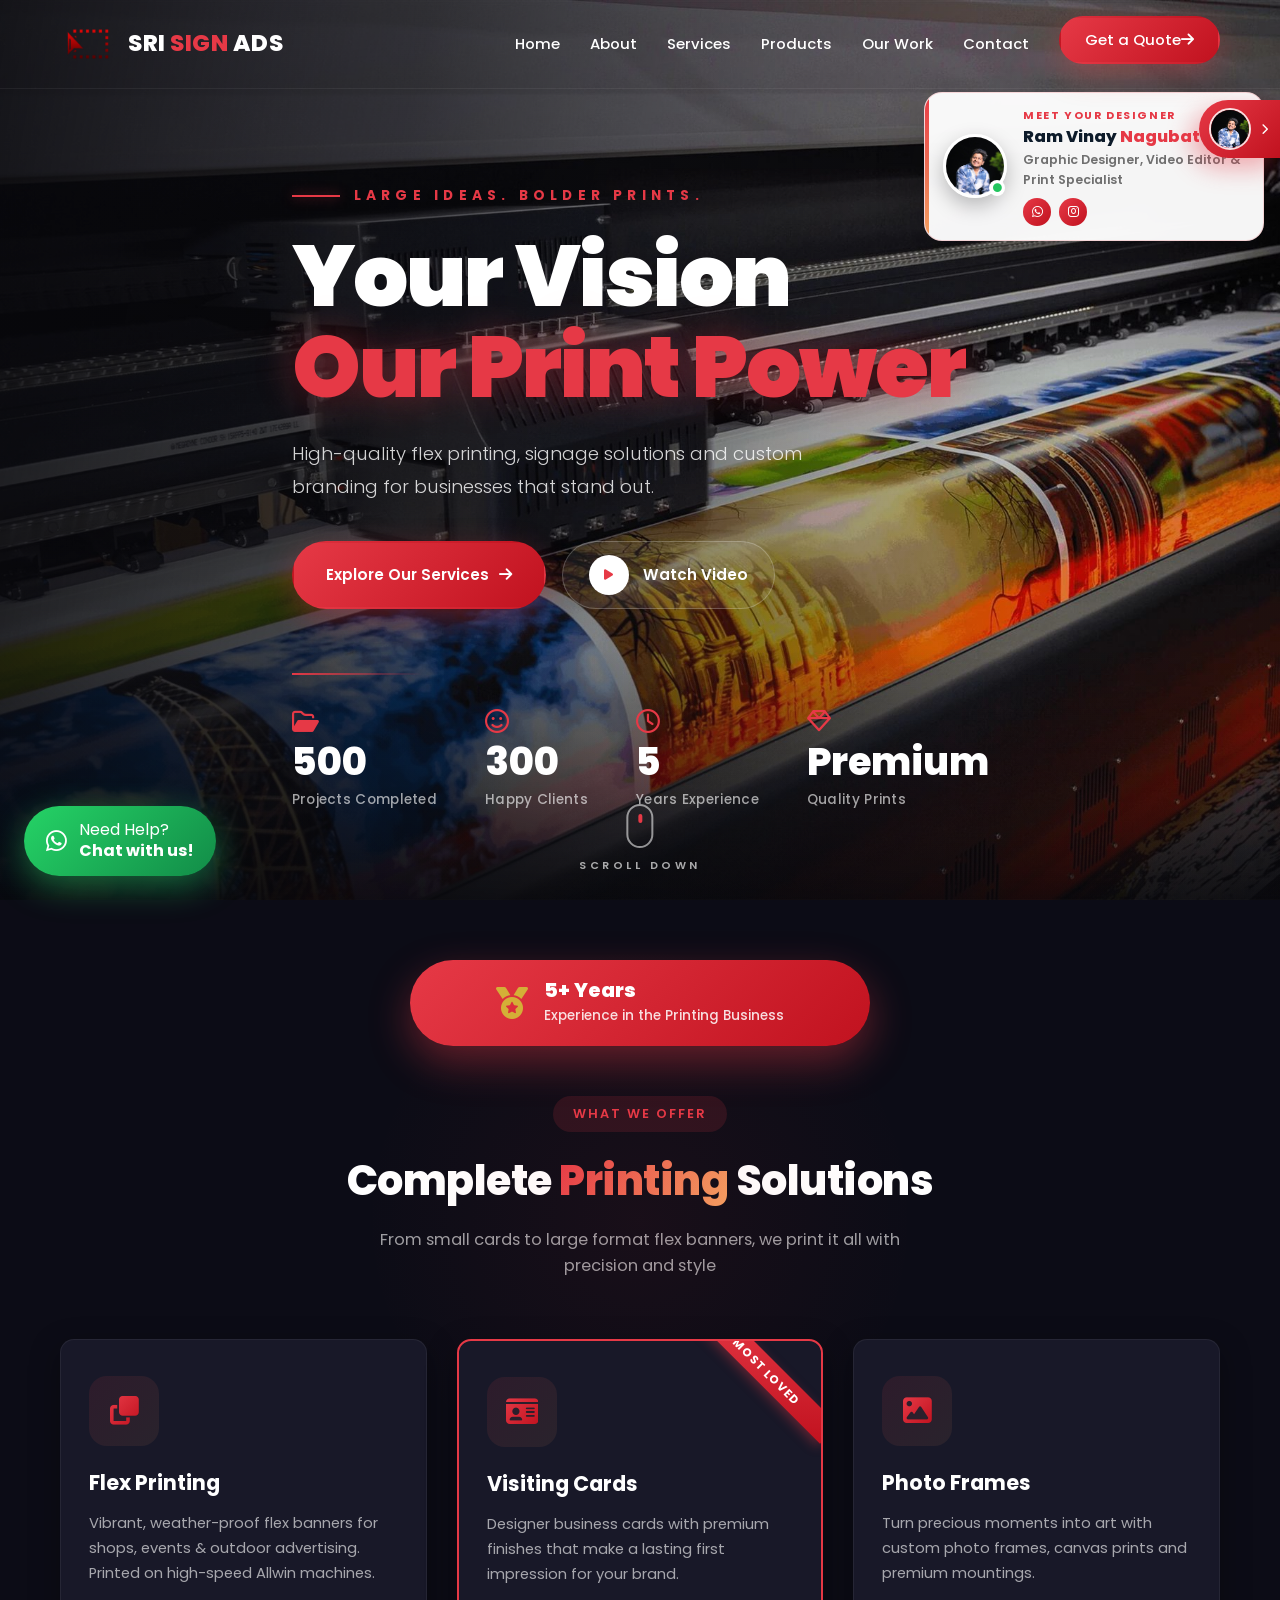
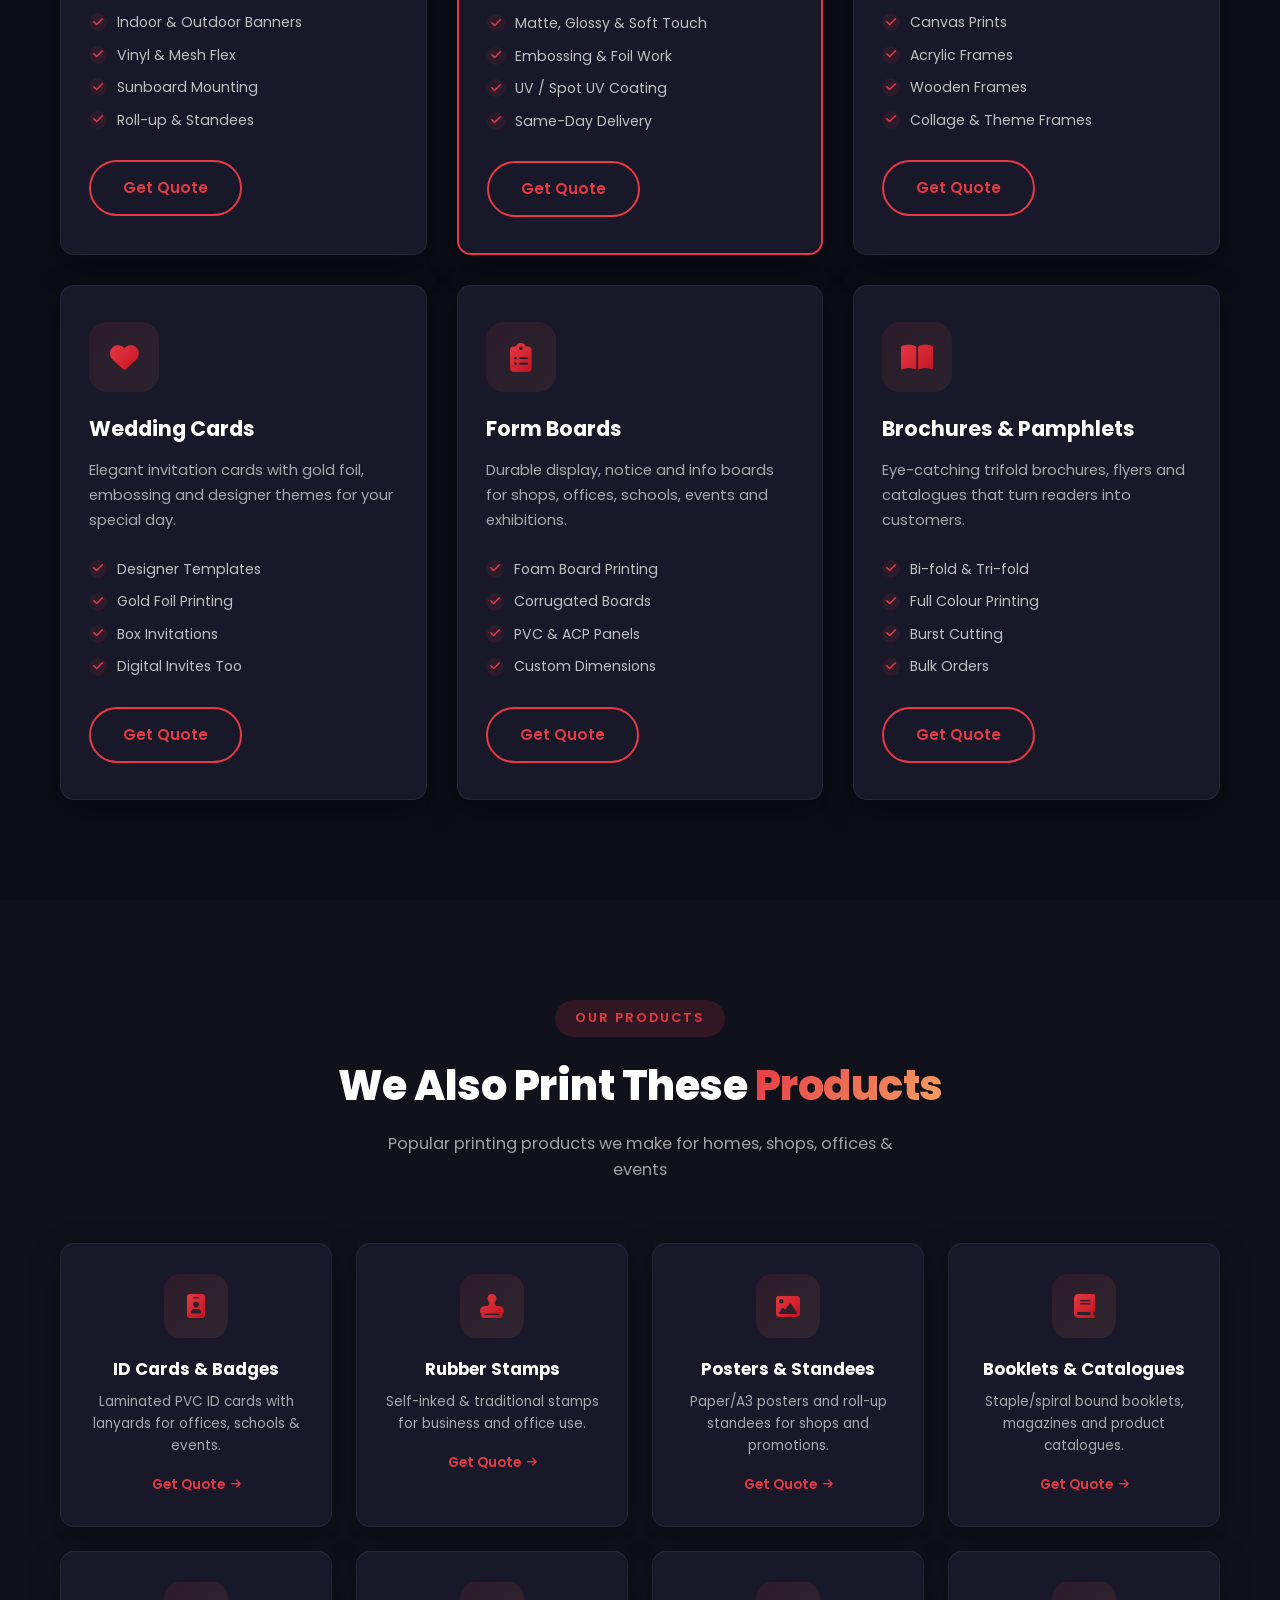
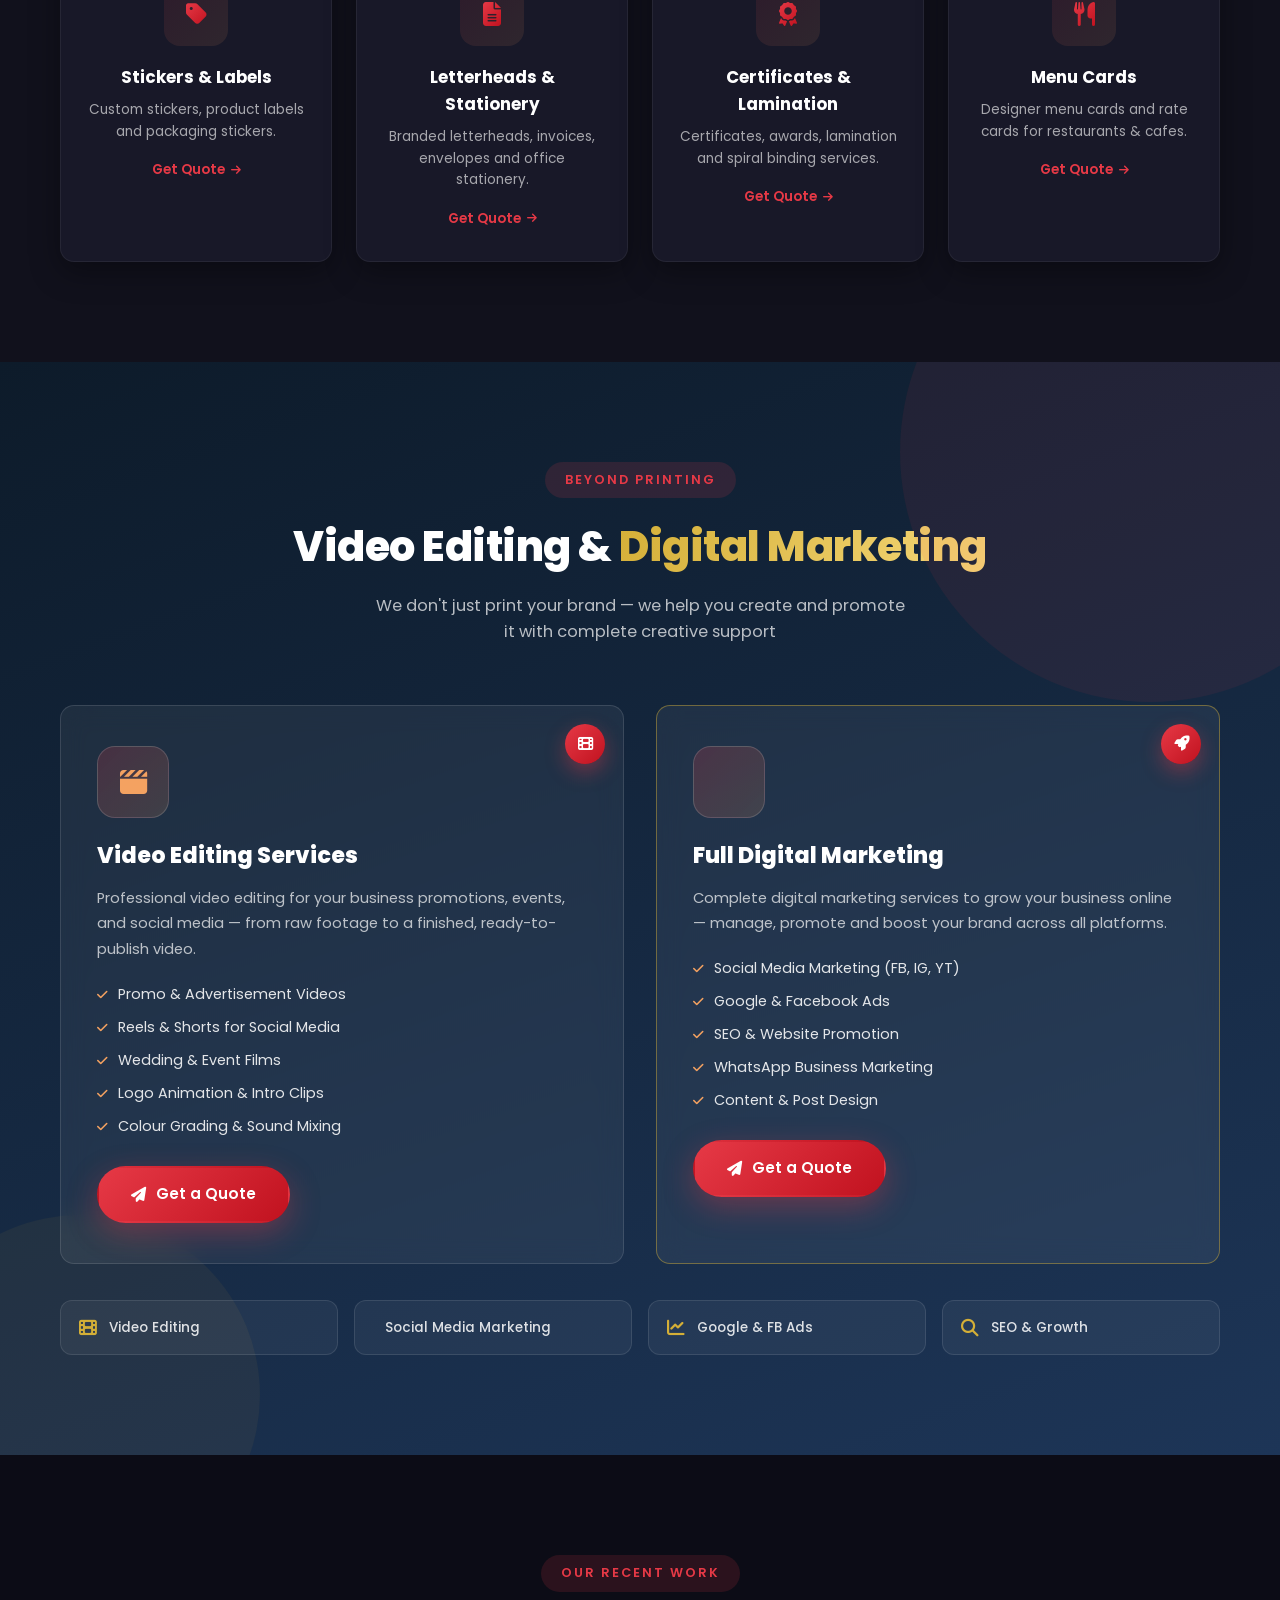
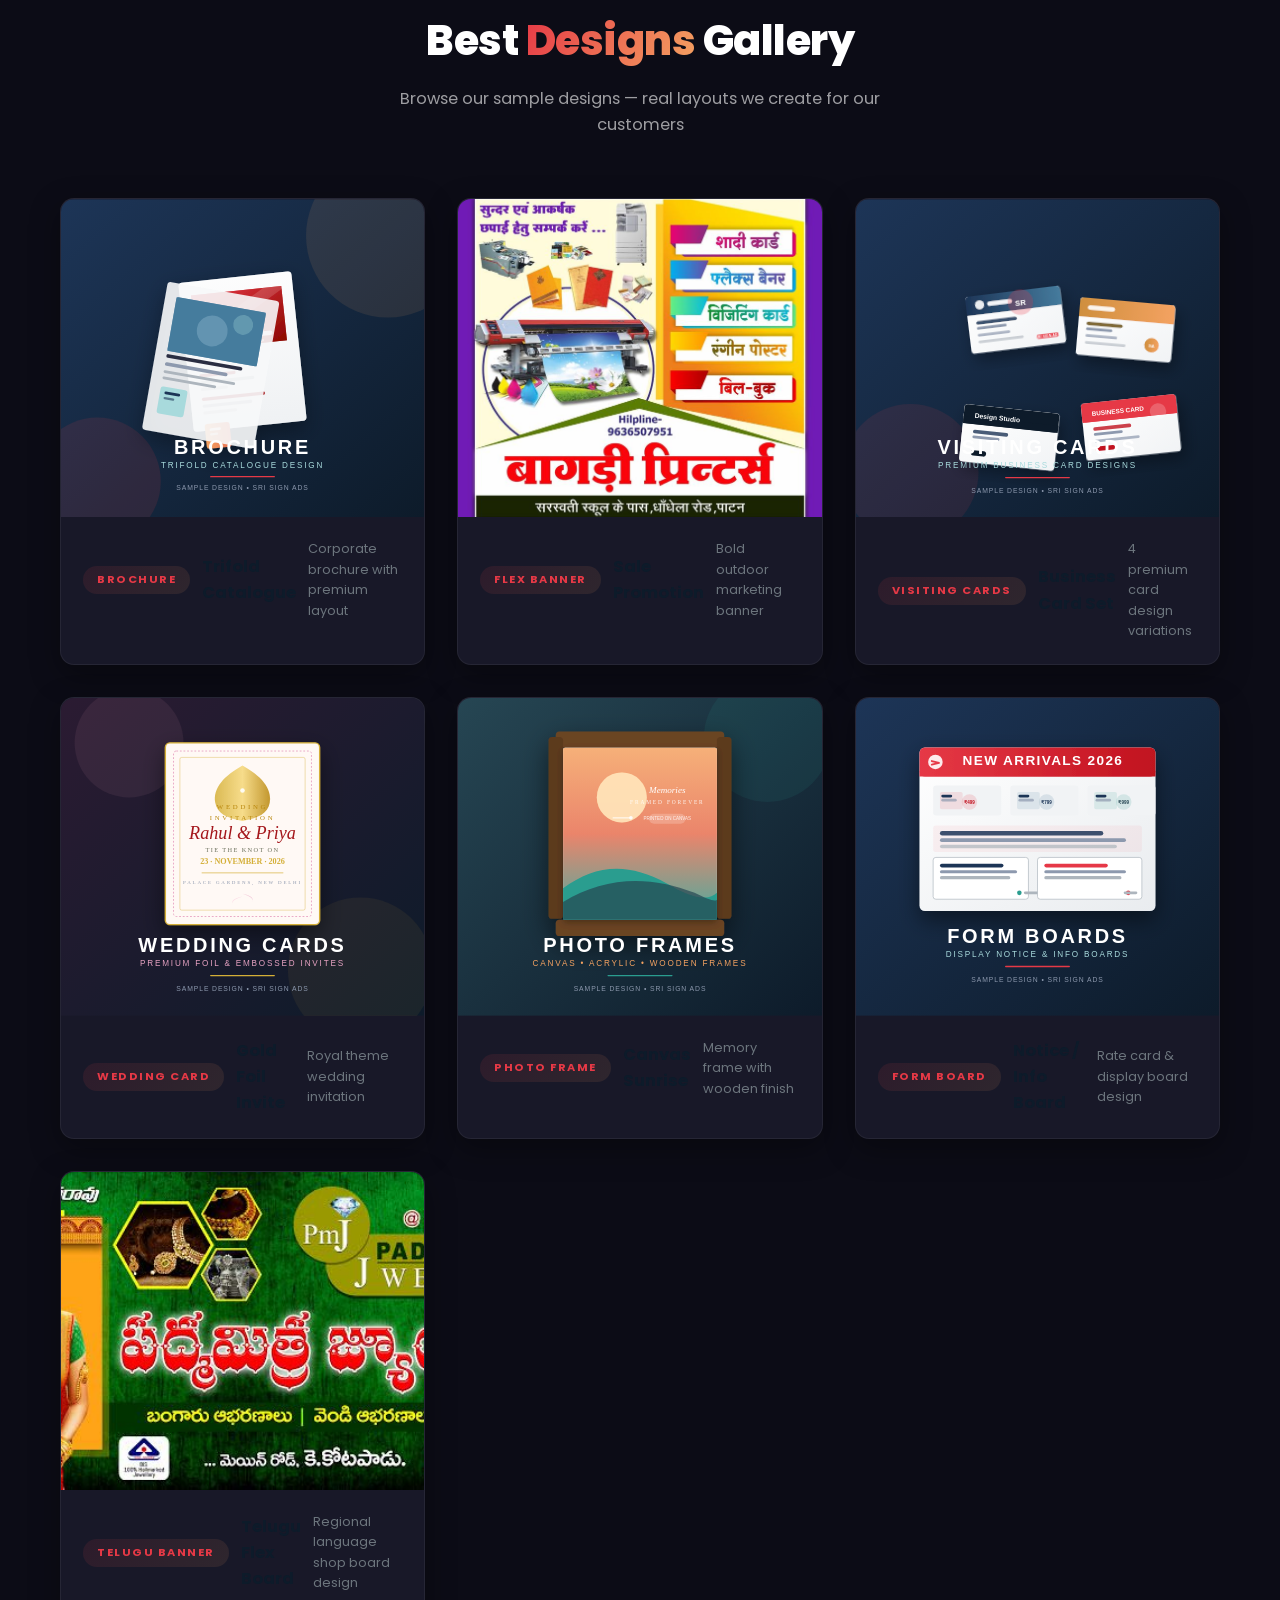
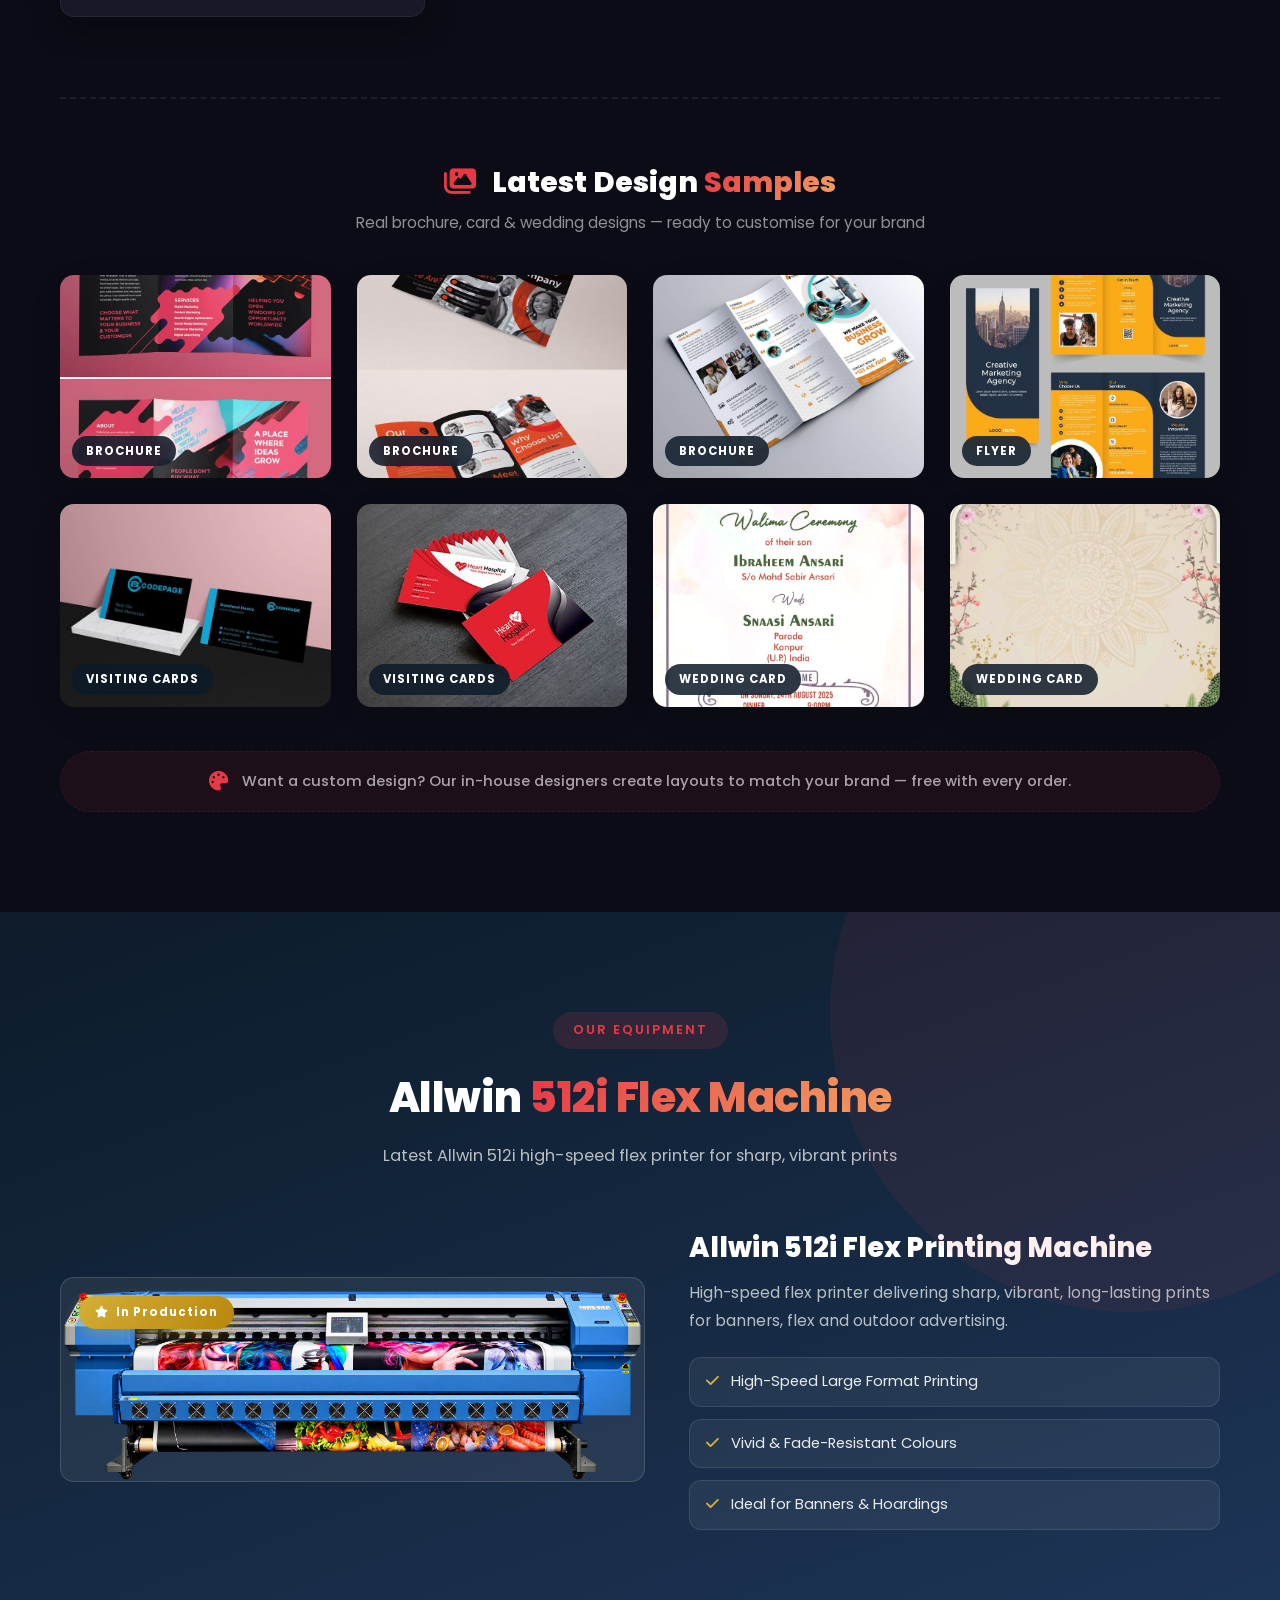
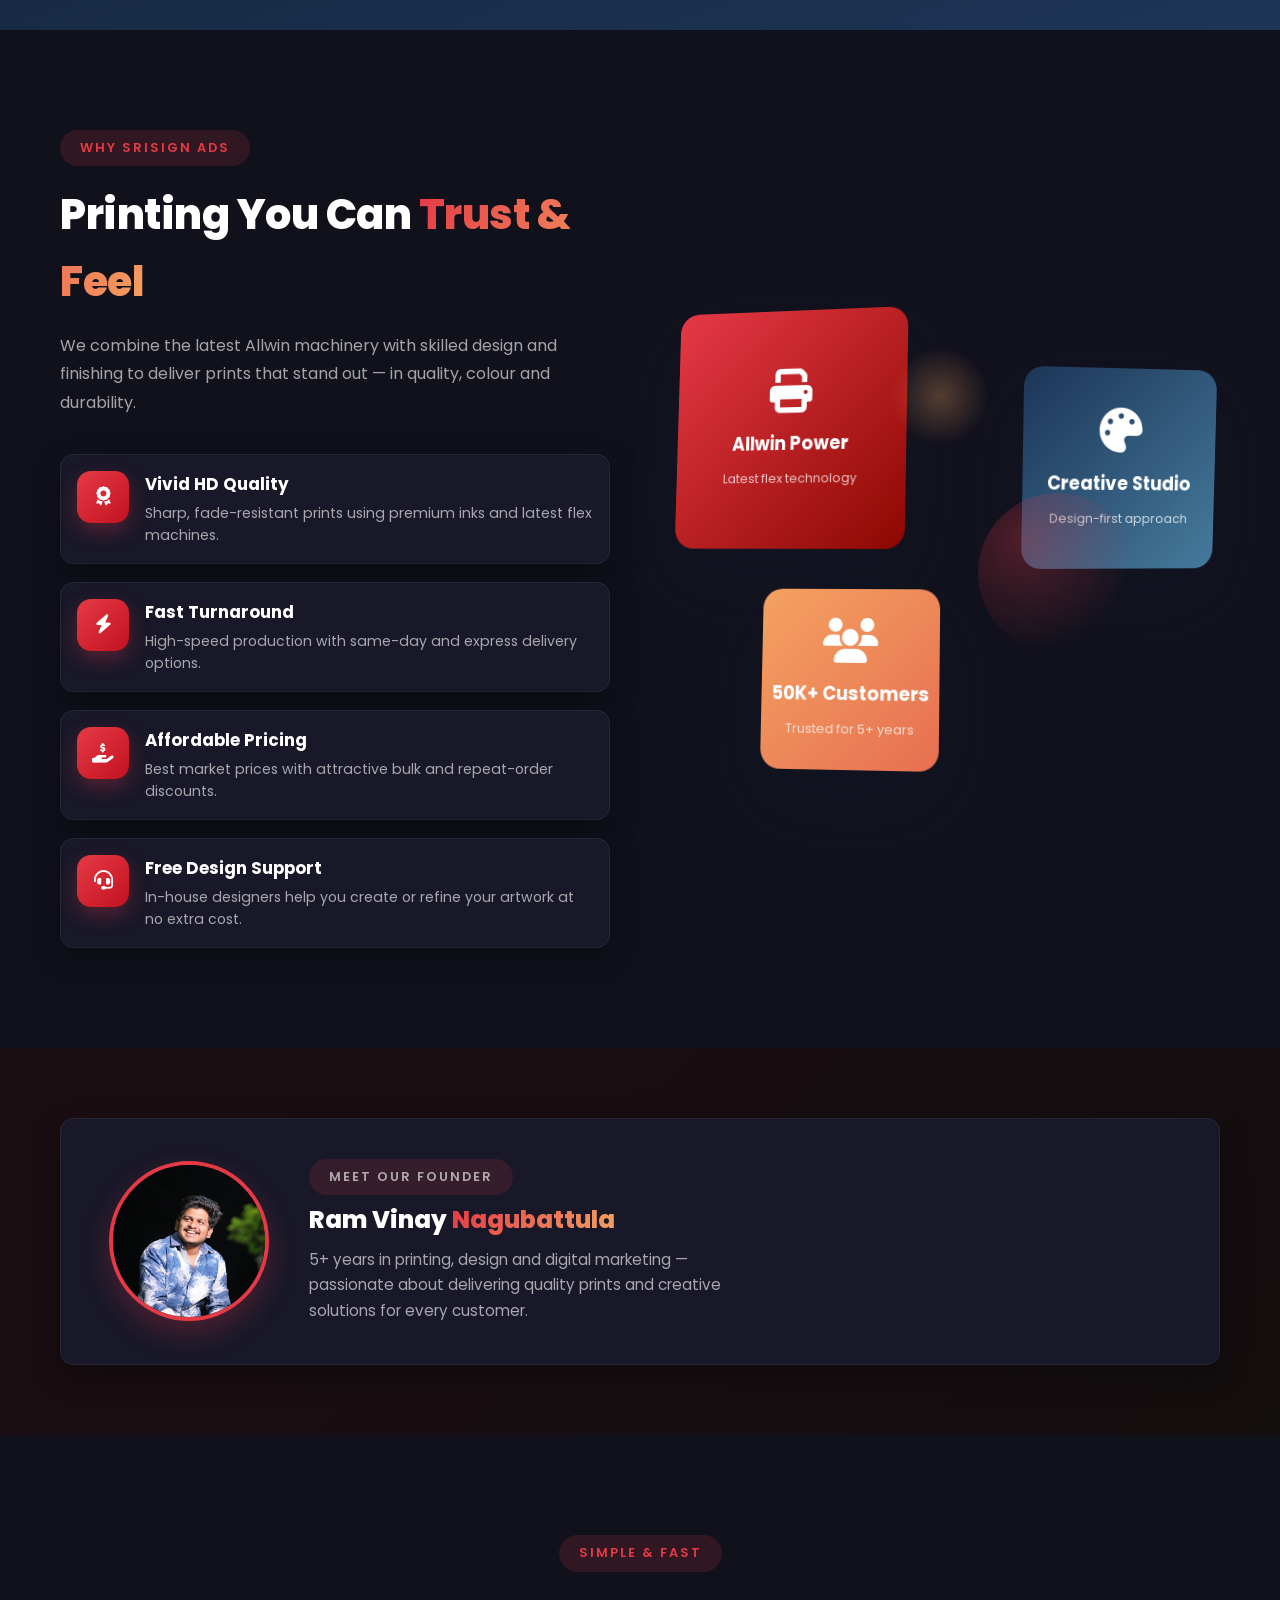
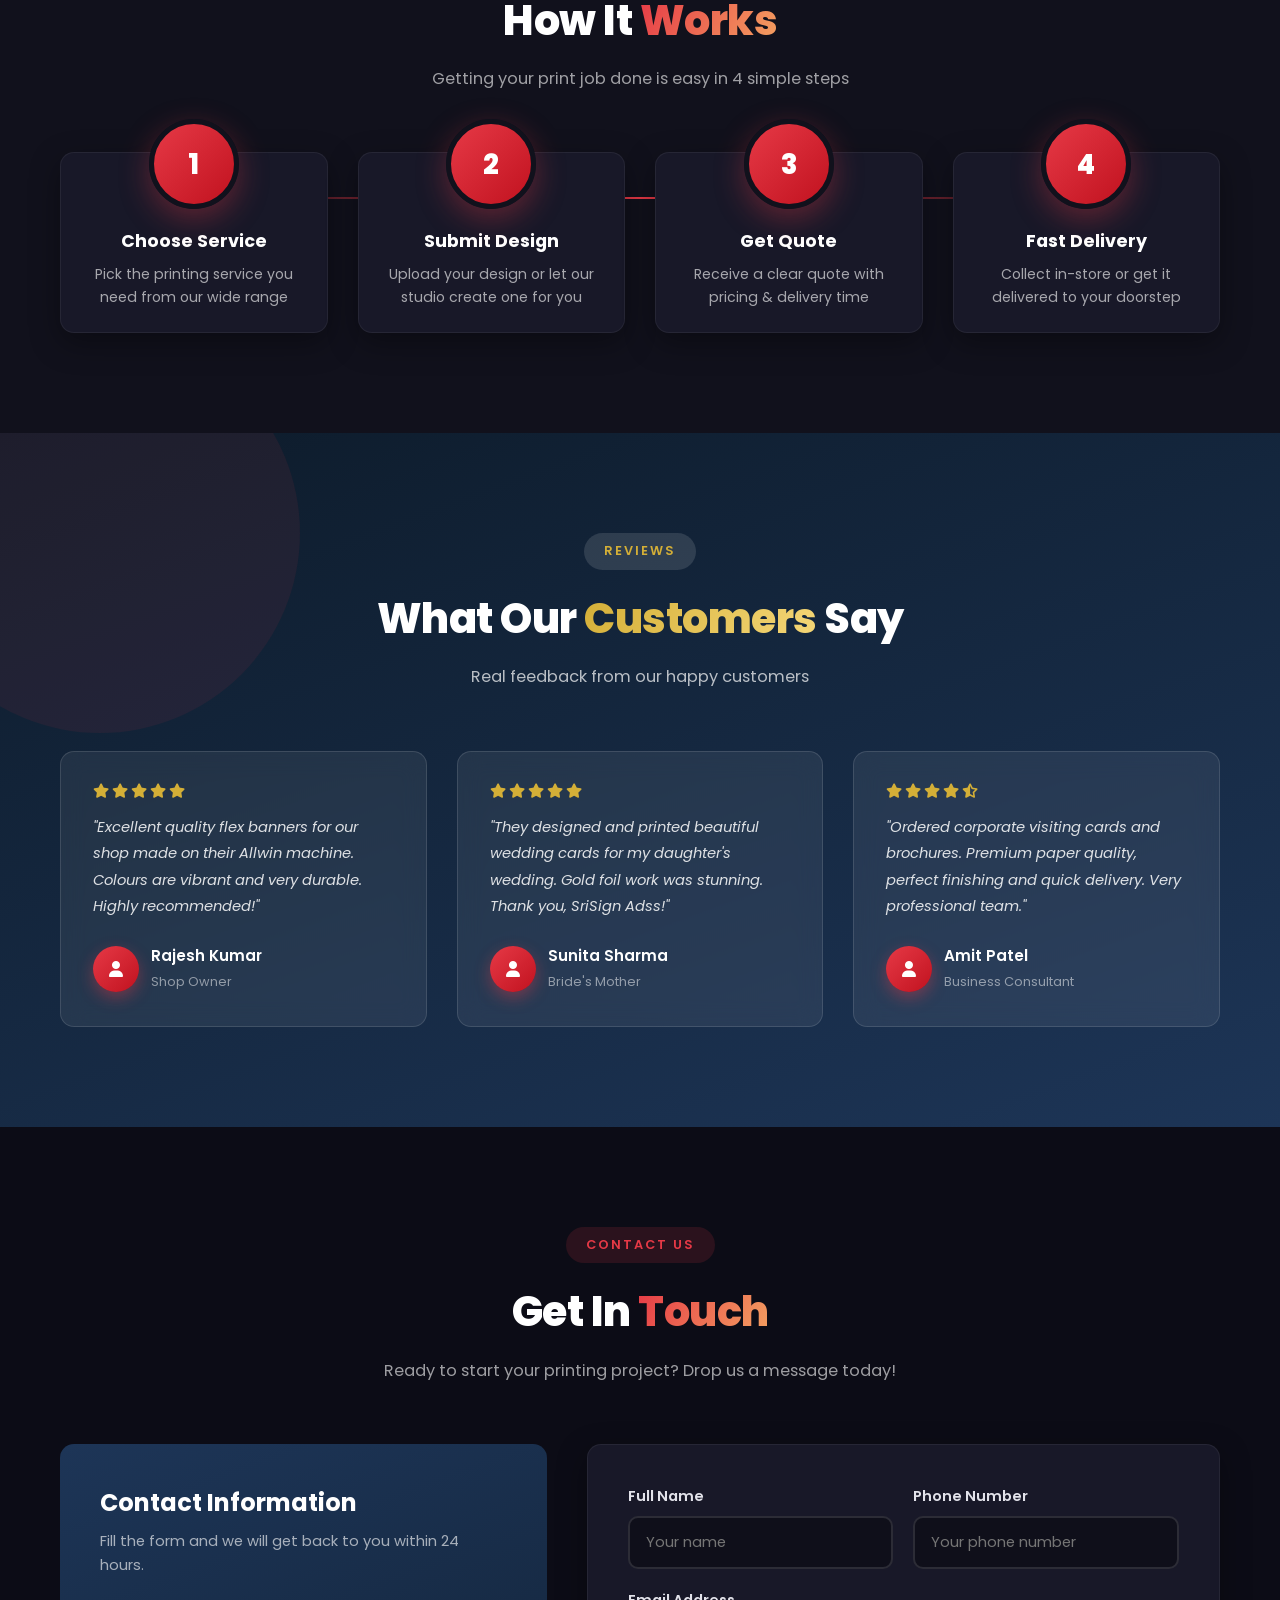
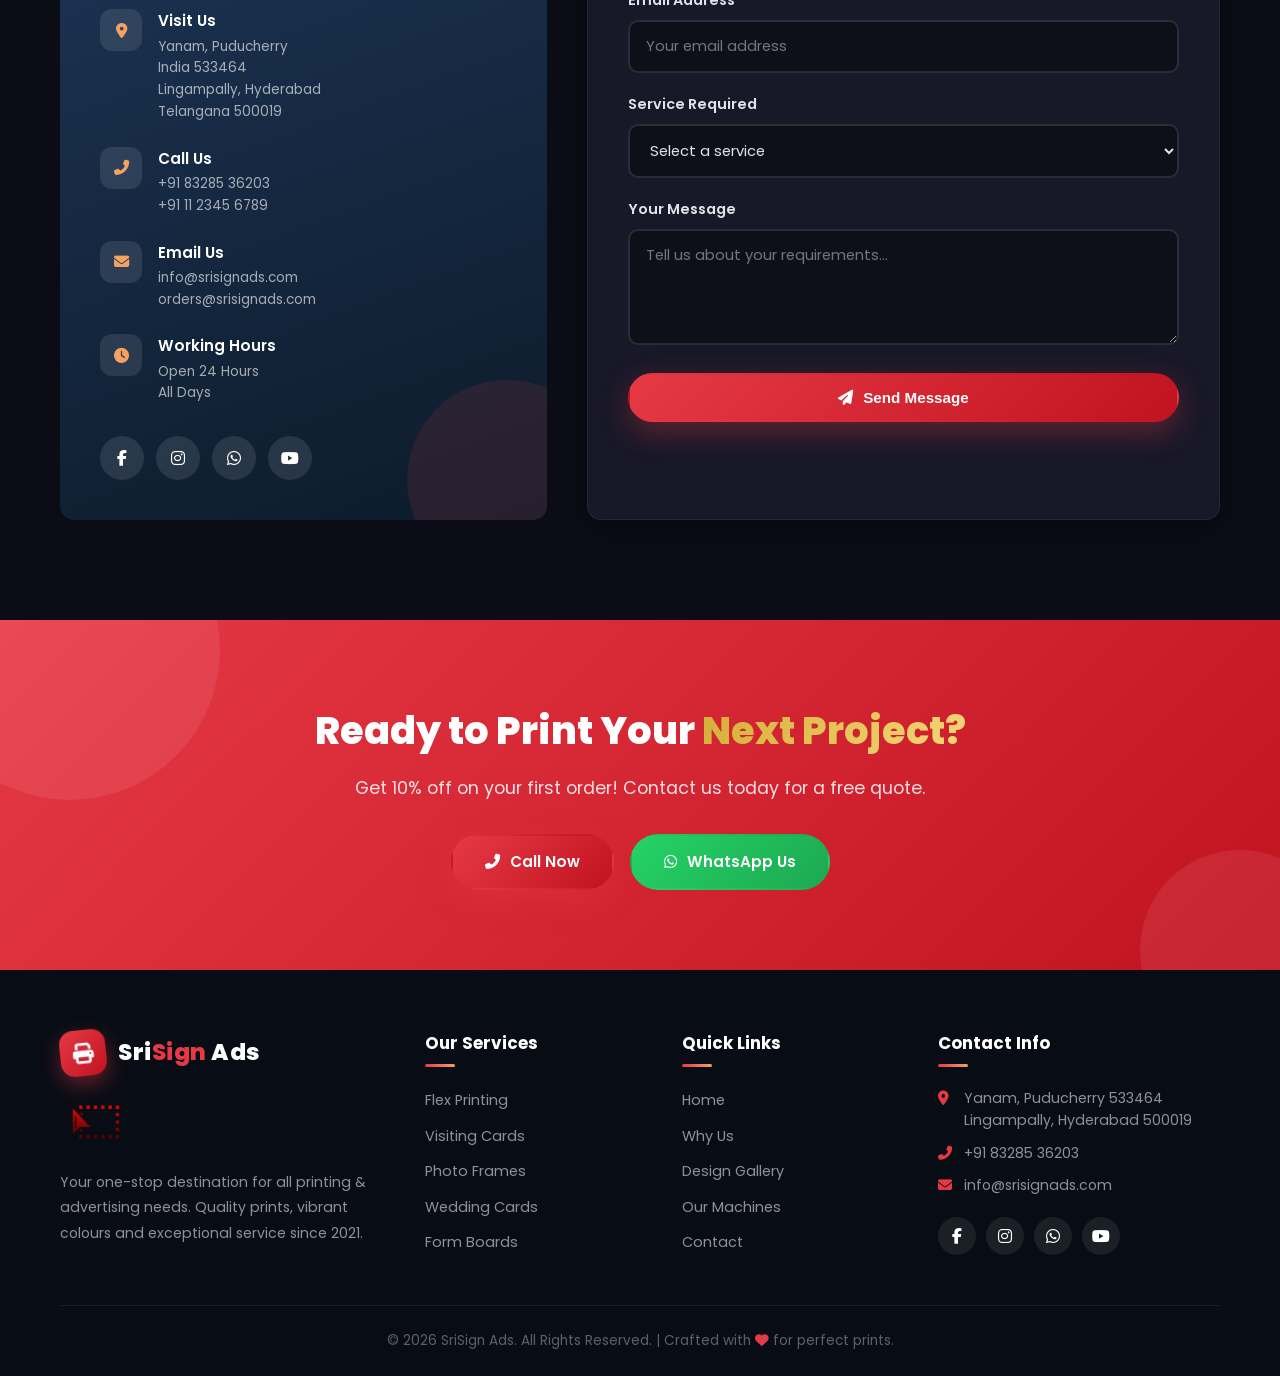
==== index.html @ 94a6586d "Update WhatsApp number to +91 83285 36203" ====
<!DOCTYPE html>
<html lang="en">
<head>
    <meta charset="UTF-8">
    <meta name="viewport" content="width=device-width, initial-scale=1.0">
    <title>SRI SIGN ADS - Ads &amp; Printing Solutions</title>
    <link rel="stylesheet" href="style.css">
    <link rel="preconnect" href="https://fonts.googleapis.com">
    <link rel="preconnect" href="https://fonts.gstatic.com" crossorigin>
    <link href="https://fonts.googleapis.com/css2?family=Poppins:wght@300;400;500;600;700;800;900&display=swap" rel="stylesheet">
    <link rel="stylesheet" href="https://cdnjs.cloudflare.com/ajax/libs/font-awesome/6.4.0/css/all.min.css">
</head>
<body>

    <!-- Navbar -->
    <nav class="navbar" id="navbar">
        <div class="container nav-container">
            <a href="#home" class="logo">
                <img src="images/logo-new.png" alt="SRI SIGN ADS Logo" class="logo-img">
                <span class="logo-text">SRI<span> SIGN</span> ADS</span>
            </a>
            <button class="nav-toggle" id="navToggle" aria-label="Menu">
                <i class="fas fa-bars"></i>
            </button>
            <ul class="nav-links" id="navLinks">
                <li><a href="#home">Home</a></li>
                <li><a href="#about">About</a></li>
                <li><a href="#services">Services</a></li>
                <li><a href="#products">Products</a></li>
                <li><a href="#portfolio">Our Work</a></li>
                <li><a href="#contact">Contact</a></li>
                <li class="nav-cta"><a href="#contact" class="btn btn-primary btn-nav">Get a Quote<i class="fas fa-arrow-right"></i></a></li>
            </ul>
        </div>
    </nav>

    <!-- Hero Section -->
    <section class="hero" id="home">
        <div class="hero-overlay"></div>
        <div class="container hero-content">
            <span class="hero-eyebrow">Large Ideas. Bolder Prints.</span>
            <h1 class="hero-title">Your Vision<br><span class="hero-accent">Our Print Power</span></h1>
            <p class="hero-subtitle">High-quality flex printing, signage solutions and custom branding for businesses that stand out.</p>
            <div class="hero-buttons">
                <a href="#services" class="btn btn-primary">Explore Our Services<i class="fas fa-arrow-right"></i></a>
                <a href="#machines" class="btn btn-play"><span class="play-icon"><i class="fas fa-play"></i></span>Watch Video</a>
            </div>
            <div class="hero-stats">
                <div class="stat">
                    <i class="far fa-folder-open stat-icon"></i>
                    <h3 data-count="500">0<span>+</span></h3>
                    <p>Projects Completed</p>
                </div>
                <div class="stat">
                    <i class="far fa-smile stat-icon"></i>
                    <h3 data-count="300">0<span>+</span></h3>
                    <p>Happy Clients</p>
                </div>
                <div class="stat">
                    <i class="far fa-clock stat-icon"></i>
                    <h3 data-count="5">0<span>+</span></h3>
                    <p>Years Experience</p>
                </div>
                <div class="stat">
                    <i class="far fa-gem stat-icon"></i>
                    <h3 class="stat-premium">Premium</h3>
                    <p>Quality Prints</p>
                </div>
            </div>
        </div>
        <a href="#about" class="scroll-indicator" aria-label="Scroll down">
            <span class="scroll-mouse"><span class="scroll-wheel"></span></span>
            <span class="scroll-text">SCROLL DOWN</span>
        </a>
        <!-- Founder Side Slide -->
        <div class="founder-slide" id="founderSlide">
            <div class="founder-slide-card">
                <div class="founder-slide-avatar">
                    <img src="images/founder.jpg" alt="Ram Vinay Nagubattula" class="founder-slide-img">
                    <span class="founder-slide-status"><i class="fas fa-circle"></i></span>
                </div>
                <div class="founder-slide-info">
                    <span class="founder-slide-greet">Meet your designer</span>
                    <h4 class="founder-slide-name">Ram Vinay <span>Nagubattula</span></h4>
                    <p class="founder-slide-role">Graphic Designer, Video Editor &amp; Print Specialist</p>
                    <div class="founder-slide-social">
                        <a href="https://wa.me/918328536203" target="_blank" aria-label="WhatsApp"><i class="fab fa-whatsapp"></i></a>
                        <a href="https://www.instagram.com/srisign.ads/?hl=en" target="_blank" aria-label="Instagram"><i class="fab fa-instagram"></i></a>
                    </div>
                </div>
            </div>
        </div>
        <button class="founder-slide-toggle" id="founderToggle" aria-label="Toggle founder card" title="Founder">
            <img src="images/founder.jpg" alt="Founder" class="founder-toggle-img">
            <i class="fas fa-chevron-left founder-toggle-icon"></i>
        </button>
    </section>

    <!-- Services Section -->
    <section class="services" id="services">
        <div class="container">
            <div class="services-badge">
                <i class="fas fa-medal"></i>
                <div>
                    <strong>5+ Years</strong>
                    <span>Experience in the Printing Business</span>
                </div>
            </div>
            <div class="section-header">
                <span class="section-tag">What We Offer</span>
                <h2>Complete <span class="grad-text">Printing</span> Solutions</h2>
                <p>From small cards to large format flex banners, we print it all with precision and style</p>
            </div>
            <div class="services-grid">

                <div class="service-card tilt-card">
                    <div class="service-icon">
                        <i class="fas fa-clone"></i>
                    </div>
                    <h3>Flex Printing</h3>
                    <p>Vibrant, weather-proof flex banners for shops, events &amp; outdoor advertising. Printed on high-speed Allwin machines.</p>
                    <ul class="service-features">
                        <li><i class="fas fa-check"></i> Indoor &amp; Outdoor Banners</li>
                        <li><i class="fas fa-check"></i> Vinyl &amp; Mesh Flex</li>
                        <li><i class="fas fa-check"></i> Sunboard Mounting</li>
                        <li><i class="fas fa-check"></i> Roll-up &amp; Standees</li>
                    </ul>
                    <a href="#contact" class="btn btn-outline">Get Quote</a>
                </div>

                <div class="service-card tilt-card featured">
                    <div class="service-badge">Most Loved</div>
                    <div class="service-icon">
                        <i class="fas fa-id-card"></i>
                    </div>
                    <h3>Visiting Cards</h3>
                    <p>Designer business cards with premium finishes that make a lasting first impression for your brand.</p>
                    <ul class="service-features">
                        <li><i class="fas fa-check"></i> Matte, Glossy &amp; Soft Touch</li>
                        <li><i class="fas fa-check"></i> Embossing &amp; Foil Work</li>
                        <li><i class="fas fa-check"></i> UV / Spot UV Coating</li>
                        <li><i class="fas fa-check"></i> Same-Day Delivery</li>
                    </ul>
                    <a href="#contact" class="btn btn-outline">Get Quote</a>
                </div>

                <div class="service-card tilt-card">
                    <div class="service-icon">
                        <i class="fas fa-image"></i>
                    </div>
                    <h3>Photo Frames</h3>
                    <p>Turn precious moments into art with custom photo frames, canvas prints and premium mountings.</p>
                    <ul class="service-features">
                        <li><i class="fas fa-check"></i> Canvas Prints</li>
                        <li><i class="fas fa-check"></i> Acrylic Frames</li>
                        <li><i class="fas fa-check"></i> Wooden Frames</li>
                        <li><i class="fas fa-check"></i> Collage &amp; Theme Frames</li>
                    </ul>
                    <a href="#contact" class="btn btn-outline">Get Quote</a>
                </div>

                <div class="service-card tilt-card">
                    <div class="service-icon">
                        <i class="fas fa-heart"></i>
                    </div>
                    <h3>Wedding Cards</h3>
                    <p>Elegant invitation cards with gold foil, embossing and designer themes for your special day.</p>
                    <ul class="service-features">
                        <li><i class="fas fa-check"></i> Designer Templates</li>
                        <li><i class="fas fa-check"></i> Gold Foil Printing</li>
                        <li><i class="fas fa-check"></i> Box Invitations</li>
                        <li><i class="fas fa-check"></i> Digital Invites Too</li>
                    </ul>
                    <a href="#contact" class="btn btn-outline">Get Quote</a>
                </div>

                <div class="service-card tilt-card">
                    <div class="service-icon">
                        <i class="fas fa-clipboard-list"></i>
                    </div>
                    <h3>Form Boards</h3>
                    <p>Durable display, notice and info boards for shops, offices, schools, events and exhibitions.</p>
                    <ul class="service-features">
                        <li><i class="fas fa-check"></i> Foam Board Printing</li>
                        <li><i class="fas fa-check"></i> Corrugated Boards</li>
                        <li><i class="fas fa-check"></i> PVC &amp; ACP Panels</li>
                        <li><i class="fas fa-check"></i> Custom Dimensions</li>
                    </ul>
                    <a href="#contact" class="btn btn-outline">Get Quote</a>
                </div>

                <div class="service-card tilt-card">
                    <div class="service-icon">
                        <i class="fas fa-book-open"></i>
                    </div>
                    <h3>Brochures &amp; Pamphlets</h3>
                    <p>Eye-catching trifold brochures, flyers and catalogues that turn readers into customers.</p>
                    <ul class="service-features">
                        <li><i class="fas fa-check"></i> Bi-fold &amp; Tri-fold</li>
                        <li><i class="fas fa-check"></i> Full Colour Printing</li>
                        <li><i class="fas fa-check"></i> Burst Cutting</li>
                        <li><i class="fas fa-check"></i> Bulk Orders</li>
                    </ul>
                    <a href="#contact" class="btn btn-outline">Get Quote</a>
                </div>

            </div>
        </div>
    </section>

    <!-- Products Section -->
    <section class="products" id="products">
        <div class="container">
            <div class="section-header">
                <span class="section-tag">Our Products</span>
                <h2>We Also Print These <span class="grad-text">Products</span></h2>
                <p>Popular printing products we make for homes, shops, offices &amp; events</p>
            </div>
            <div class="products-grid">
                <div class="product-item tilt-card">
                    <div class="product-icon"><i class="fas fa-id-badge"></i></div>
                    <h3>ID Cards &amp; Badges</h3>
                    <p>Laminated PVC ID cards with lanyards for offices, schools &amp; events.</p>
                    <a href="#contact" class="product-link">Get Quote <i class="fas fa-arrow-right"></i></a>
                </div>
                <div class="product-item tilt-card">
                    <div class="product-icon"><i class="fas fa-stamp"></i></div>
                    <h3>Rubber Stamps</h3>
                    <p>Self-inked &amp; traditional stamps for business and office use.</p>
                    <a href="#contact" class="product-link">Get Quote <i class="fas fa-arrow-right"></i></a>
                </div>
                <div class="product-item tilt-card">
                    <div class="product-icon"><i class="fas fa-image"></i></div>
                    <h3>Posters &amp; Standees</h3>
                    <p>Paper/A3 posters and roll-up standees for shops and promotions.</p>
                    <a href="#contact" class="product-link">Get Quote <i class="fas fa-arrow-right"></i></a>
                </div>
                <div class="product-item tilt-card">
                    <div class="product-icon"><i class="fas fa-book"></i></div>
                    <h3>Booklets &amp; Catalogues</h3>
                    <p>Staple/spiral bound booklets, magazines and product catalogues.</p>
                    <a href="#contact" class="product-link">Get Quote <i class="fas fa-arrow-right"></i></a>
                </div>
                <div class="product-item tilt-card">
                    <div class="product-icon"><i class="fas fa-tag"></i></div>
                    <h3>Stickers &amp; Labels</h3>
                    <p>Custom stickers, product labels and packaging stickers.</p>
                    <a href="#contact" class="product-link">Get Quote <i class="fas fa-arrow-right"></i></a>
                </div>
                <div class="product-item tilt-card">
                    <div class="product-icon"><i class="fas fa-file-alt"></i></div>
                    <h3>Letterheads &amp; Stationery</h3>
                    <p>Branded letterheads, invoices, envelopes and office stationery.</p>
                    <a href="#contact" class="product-link">Get Quote <i class="fas fa-arrow-right"></i></a>
                </div>
                <div class="product-item tilt-card">
                    <div class="product-icon"><i class="fas fa-award"></i></div>
                    <h3>Certificates &amp; Lamination</h3>
                    <p>Certificates, awards, lamination and spiral binding services.</p>
                    <a href="#contact" class="product-link">Get Quote <i class="fas fa-arrow-right"></i></a>
                </div>
                <div class="product-item tilt-card">
                    <div class="product-icon"><i class="fas fa-utensils"></i></div>
                    <h3>Menu Cards</h3>
                    <p>Designer menu cards and rate cards for restaurants &amp; cafes.</p>
                    <a href="#contact" class="product-link">Get Quote <i class="fas fa-arrow-right"></i></a>
                </div>
            </div>
        </div>
    </section>

    <!-- Creative & Digital Services Section -->
    <section class="digital-services" id="digital">
        <div class="container">
            <div class="section-header">
                <span class="section-tag">Beyond Printing</span>
                <h2>Video Editing &amp; <span class="grad-text-2">Digital Marketing</span></h2>
                <p>We don't just print your brand — we help you create and promote it with complete creative support</p>
            </div>
            <div class="digital-grid">
                <div class="digital-card tilt-card">
                    <div class="digital-badge"><i class="fas fa-film"></i></div>
                    <div class="digital-icon"><i class="fas fa-clapperboard"></i></div>
                    <h3>Video Editing Services</h3>
                    <p>Professional video editing for your business promotions, events, and social media — from raw footage to a finished, ready-to-publish video.</p>
                    <ul class="digital-features">
                        <li><i class="fas fa-check"></i> Promo &amp; Advertisement Videos</li>
                        <li><i class="fas fa-check"></i> Reels &amp; Shorts for Social Media</li>
                        <li><i class="fas fa-check"></i> Wedding &amp; Event Films</li>
                        <li><i class="fas fa-check"></i> Logo Animation &amp; Intro Clips</li>
                        <li><i class="fas fa-check"></i> Colour Grading &amp; Sound Mixing</li>
                    </ul>
                    <a href="#contact" class="btn btn-primary"><i class="fas fa-paper-plane"></i> Get a Quote</a>
                </div>
                <div class="digital-card tilt-card featured-digital">
                    <div class="digital-badge"><i class="fas fa-rocket"></i></div>
                    <div class="digital-icon"><i class="fas fa-megaphone"></i></div>
                    <h3>Full Digital Marketing</h3>
                    <p>Complete digital marketing services to grow your business online — manage, promote and boost your brand across all platforms.</p>
                    <ul class="digital-features">
                        <li><i class="fas fa-check"></i> Social Media Marketing (FB, IG, YT)</li>
                        <li><i class="fas fa-check"></i> Google &amp; Facebook Ads</li>
                        <li><i class="fas fa-check"></i> SEO &amp; Website Promotion</li>
                        <li><i class="fas fa-check"></i> WhatsApp Business Marketing</li>
                        <li><i class="fas fa-check"></i> Content &amp; Post Design</li>
                    </ul>
                    <a href="#contact" class="btn btn-primary"><i class="fas fa-paper-plane"></i> Get a Quote</a>
                </div>
            </div>
            <div class="digital-strip">
                <div class="dstrip-item"><i class="fas fa-film"></i><span>Video Editing</span></div>
                <div class="dstrip-item"><i class="fas fa-megaphone"></i><span>Social Media Marketing</span></div>
                <div class="dstrip-item"><i class="fas fa-chart-line"></i><span>Google &amp; FB Ads</span></div>
                <div class="dstrip-item"><i class="fas fa-search"></i><span>SEO &amp; Growth</span></div>
            </div>
        </div>
    </section>

    <!-- Portfolio / Design Gallery -->
    <section class="portfolio" id="portfolio">
        <div class="container">
            <div class="section-header">
                <span class="section-tag">Our Recent Work</span>
                <h2>Best <span class="grad-text">Designs</span> Gallery</h2>
                <p>Browse our sample designs — real layouts we create for our customers</p>
            </div>
            <div class="portfolio-3d">
                <div class="design-card d1">
                    <div class="design-img"><img src="images/design-brochure.svg" alt="Brochure design sample"></div>
                    <div class="design-info">
                        <span class="design-cat">Brochure</span>
                        <h4>Trifold Catalogue</h4>
                        <p>Corporate brochure with premium layout</p>
                    </div>
                </div>
                <div class="design-card d2">
                    <div class="design-img"><img src="images/sample-flex-1.jpg" alt="Flex banner design sample"></div>
                    <div class="design-info">
                        <span class="design-cat">Flex Banner</span>
                        <h4>Sale Promotion</h4>
                        <p>Bold outdoor marketing banner</p>
                    </div>
                </div>
                <div class="design-card d3">
                    <div class="design-img"><img src="images/design-visiting.svg" alt="Visiting cards design sample"></div>
                    <div class="design-info">
                        <span class="design-cat">Visiting Cards</span>
                        <h4>Business Card Set</h4>
                        <p>4 premium card design variations</p>
                    </div>
                </div>
                <div class="design-card d4">
                    <div class="design-img"><img src="images/design-wedding.svg" alt="Wedding card design sample"></div>
                    <div class="design-info">
                        <span class="design-cat">Wedding Card</span>
                        <h4>Gold Foil Invite</h4>
                        <p>Royal theme wedding invitation</p>
                    </div>
                </div>
                <div class="design-card d5">
                    <div class="design-img"><img src="images/design-photoframe.svg" alt="Photo frame design sample"></div>
                    <div class="design-info">
                        <span class="design-cat">Photo Frame</span>
                        <h4>Canvas Sunrise</h4>
                        <p>Memory frame with wooden finish</p>
                    </div>
                </div>
                <div class="design-card d6">
                    <div class="design-img"><img src="images/design-formboard.svg" alt="Form board design sample"></div>
                    <div class="design-info">
                        <span class="design-cat">Form Board</span>
                        <h4>Notice / Info Board</h4>
                        <p>Rate card &amp; display board design</p>
                    </div>
                </div>
                <div class="design-card d7">
                    <div class="design-img"><img src="images/sample-telugu-1.jpg" alt="Telugu flex banner design sample"></div>
                    <div class="design-info">
                        <span class="design-cat">Telugu Banner</span>
                        <h4>Telugu Flex Board</h4>
                        <p>Regional language shop board design</p>
                    </div>
                </div>
            </div>
            <div class="samples-block">
                <div class="samples-heading">
                    <h3><i class="fas fa-images"></i> Latest Design <span class="grad-text">Samples</span></h3>
                    <p>Real brochure, card &amp; wedding designs — ready to customise for your brand</p>
                </div>
                <div class="samples-grid">
                    <div class="sample-item">
                        <div class="sample-img"><img src="images/sample-brochure-1.jpg" alt="Corporate brochure design sample"></div>
                        <span class="sample-label">Brochure</span>
                    </div>
                    <div class="sample-item">
                        <div class="sample-img"><img src="images/sample-brochure-2.jpg" alt="Orange tri-fold brochure design sample"></div>
                        <span class="sample-label">Brochure</span>
                    </div>
                    <div class="sample-item">
                        <div class="sample-img"><img src="images/sample-brochure-3.jpg" alt="Creative tri-fold brochure design sample"></div>
                        <span class="sample-label">Brochure</span>
                    </div>
                    <div class="sample-item">
                        <div class="sample-img"><img src="images/sample-brochure-4.jpg" alt="Colourful brochure flyer design sample"></div>
                        <span class="sample-label">Flyer</span>
                    </div>
                    <div class="sample-item">
                        <div class="sample-img"><img src="images/sample-cards-1.jpg" alt="Business visiting card design sample"></div>
                        <span class="sample-label">Visiting Cards</span>
                    </div>
                    <div class="sample-item">
                        <div class="sample-img"><img src="images/sample-cards-2.jpg" alt="Red business card design sample"></div>
                        <span class="sample-label">Visiting Cards</span>
                    </div>
                    <div class="sample-item">
                        <div class="sample-img"><img src="images/sample-wedding-1.jpg" alt="Pastel wedding invitation card design sample"></div>
                        <span class="sample-label">Wedding Card</span>
                    </div>
                    <div class="sample-item">
                        <div class="sample-img"><img src="images/sample-wedding-2.jpg" alt="Traditional Indian wedding card design sample"></div>
                        <span class="sample-label">Wedding Card</span>
                    </div>
                </div>
            </div>
            <div class="portfolio-note">
                <i class="fas fa-palette"></i>
                <p>Want a custom design? Our in-house designers create layouts to match your brand — free with every order.</p>
            </div>
        </div>
    </section>

    <!-- Machines Section -->
    <section class="machines" id="machines">
        <div class="container">
            <div class="section-header">
                <span class="section-tag">Our Equipment</span>
                <h2>Allwin <span class="grad-text">512i Flex Machine</span></h2>
                <p>Latest Allwin 512i high-speed flex printer for sharp, vibrant prints</p>
            </div>
            <div class="machine-layout">
                <div class="machine-showcase tilt-card">
                    <img src="images/allwin-machine-512i.png" alt="Allwin 512i Flex Printing Machine">
                    <span class="machine-tag"><i class="fas fa-star"></i> In Production</span>
                </div>
                <div class="machine-caption">
                    <h3>Allwin 512i Flex Printing Machine</h3>
                    <p>High-speed flex printer delivering sharp, vibrant, long-lasting prints for banners, flex and outdoor advertising.</p>
                    <ul>
                        <li><i class="fas fa-check"></i> High-Speed Large Format Printing</li>
                        <li><i class="fas fa-check"></i> Vivid &amp; Fade-Resistant Colours</li>
                        <li><i class="fas fa-check"></i> Ideal for Banners &amp; Hoardings</li>
                    </ul>
                </div>
            </div>
        </div>
    </section>

    <!-- Why Choose Us -->
    <section class="why-us" id="about">
        <div class="container">
            <div class="why-us-grid">
                <div class="why-us-content">
                    <span class="section-tag">Why SriSign Ads</span>
                    <h2>Printing You Can <span class="grad-text">Trust &amp; Feel</span></h2>
                    <p class="why-us-desc">We combine the latest Allwin machinery with skilled design and finishing to deliver prints that stand out — in quality, colour and durability.</p>
                    <div class="features-list">
                        <div class="feature-item tilt-card">
                            <div class="feature-icon"><i class="fas fa-award"></i></div>
                            <div>
                                <h4>Vivid HD Quality</h4>
                                <p>Sharp, fade-resistant prints using premium inks and latest flex machines.</p>
                            </div>
                        </div>
                        <div class="feature-item tilt-card">
                            <div class="feature-icon"><i class="fas fa-bolt"></i></div>
                            <div>
                                <h4>Fast Turnaround</h4>
                                <p>High-speed production with same-day and express delivery options.</p>
                            </div>
                        </div>
                        <div class="feature-item tilt-card">
                            <div class="feature-icon"><i class="fas fa-hand-holding-usd"></i></div>
                            <div>
                                <h4>Affordable Pricing</h4>
                                <p>Best market prices with attractive bulk and repeat-order discounts.</p>
                            </div>
                        </div>
                        <div class="feature-item tilt-card">
                            <div class="feature-icon"><i class="fas fa-headset"></i></div>
                            <div>
                                <h4>Free Design Support</h4>
                                <p>In-house designers help you create or refine your artwork at no extra cost.</p>
                            </div>
                        </div>
                    </div>
                </div>
                <div class="why-us-visual">
                    <div class="visual-3d v3d-1">
                        <i class="fas fa-print"></i>
                        <h4>Allwin Power</h4>
                        <p>Latest flex technology</p>
                    </div>
                    <div class="visual-3d v3d-2">
                        <i class="fas fa-palette"></i>
                        <h4>Creative Studio</h4>
                        <p>Design-first approach</p>
                    </div>
                    <div class="visual-3d v3d-3">
                        <i class="fas fa-users"></i>
                        <h4>50K+ Customers</h4>
                        <p>Trusted for 5+ years</p>
                    </div>
                    <div class="orb orb-1"></div>
                    <div class="orb orb-2"></div>
                </div>
            </div>
        </div>
    </section>

    <!-- Founder -->
    <section class="founder-section">
        <div class="container">
            <div class="founder-card tilt-card">
                <div class="founder-img-wrap">
                    <img src="images/founder.jpg" alt="Founder Ram Vinay Nagubattula" class="founder-img">
                </div>
                <div class="founder-info">
                    <span class="section-tag">Meet Our Founder</span>
                    <h3>Ram Vinay <span class="grad-text">Nagubattula</span></h3>
                    <p>5+ years in printing, design and digital marketing — passionate about delivering quality prints and creative solutions for every customer.</p>
                </div>
            </div>
        </div>
    </section>

    <!-- Process Section -->
    <section class="process">
        <div class="container">
            <div class="section-header">
                <span class="section-tag">Simple &amp; Fast</span>
                <h2>How It <span class="grad-text">Works</span></h2>
                <p>Getting your print job done is easy in 4 simple steps</p>
            </div>
            <div class="process-grid">
                <div class="process-step tilt-card">
                    <div class="step-number">1</div>
                    <h4>Choose Service</h4>
                    <p>Pick the printing service you need from our wide range</p>
                </div>
                <div class="process-step tilt-card">
                    <div class="step-number">2</div>
                    <h4>Submit Design</h4>
                    <p>Upload your design or let our studio create one for you</p>
                </div>
                <div class="process-step tilt-card">
                    <div class="step-number">3</div>
                    <h4>Get Quote</h4>
                    <p>Receive a clear quote with pricing &amp; delivery time</p>
                </div>
                <div class="process-step tilt-card">
                    <div class="step-number">4</div>
                    <h4>Fast Delivery</h4>
                    <p>Collect in-store or get it delivered to your doorstep</p>
                </div>
            </div>
        </div>
    </section>

    <!-- Testimonials -->
    <section class="testimonials" id="testimonials">
        <div class="container">
            <div class="section-header">
                <span class="section-tag light">Reviews</span>
                <h2>What Our <span class="grad-text-2">Customers</span> Say</h2>
                <p>Real feedback from our happy customers</p>
            </div>
            <div class="testimonials-grid">
                <div class="testimonial-card tilt-card">
                    <div class="stars">
                        <i class="fas fa-star"></i><i class="fas fa-star"></i><i class="fas fa-star"></i><i class="fas fa-star"></i><i class="fas fa-star"></i>
                    </div>
                    <p>"Excellent quality flex banners for our shop made on their Allwin machine. Colours are vibrant and very durable. Highly recommended!"</p>
                    <div class="testimonial-author">
                        <div class="author-avatar"><i class="fas fa-user"></i></div>
                        <div>
                            <h4>Rajesh Kumar</h4>
                            <span>Shop Owner</span>
                        </div>
                    </div>
                </div>
                <div class="testimonial-card tilt-card">
                    <div class="stars">
                        <i class="fas fa-star"></i><i class="fas fa-star"></i><i class="fas fa-star"></i><i class="fas fa-star"></i><i class="fas fa-star"></i>
                    </div>
                    <p>"They designed and printed beautiful wedding cards for my daughter's wedding. Gold foil work was stunning. Thank you, SriSign Adss!"</p>
                    <div class="testimonial-author">
                        <div class="author-avatar"><i class="fas fa-user"></i></div>
                        <div>
                            <h4>Sunita Sharma</h4>
                            <span>Bride's Mother</span>
                        </div>
                    </div>
                </div>
                <div class="testimonial-card tilt-card">
                    <div class="stars">
                        <i class="fas fa-star"></i><i class="fas fa-star"></i><i class="fas fa-star"></i><i class="fas fa-star"></i><i class="fas fa-star-half-alt"></i>
                    </div>
                    <p>"Ordered corporate visiting cards and brochures. Premium paper quality, perfect finishing and quick delivery. Very professional team."</p>
                    <div class="testimonial-author">
                        <div class="author-avatar"><i class="fas fa-user"></i></div>
                        <div>
                            <h4>Amit Patel</h4>
                            <span>Business Consultant</span>
                        </div>
                    </div>
                </div>
            </div>
        </div>
    </section>

    <!-- Contact Section -->
    <section class="contact" id="contact">
        <div class="container">
            <div class="section-header">
                <span class="section-tag">Contact Us</span>
                <h2>Get In <span class="grad-text">Touch</span></h2>
                <p>Ready to start your printing project? Drop us a message today!</p>
            </div>
            <div class="contact-grid">
                <div class="contact-info">
                    <h3>Contact Information</h3>
                    <p>Fill the form and we will get back to you within 24 hours.</p>
                    <div class="info-items">
                        <div class="info-item">
                            <i class="fas fa-map-marker-alt"></i>
                            <div>
                                <h4>Visit Us</h4>
                                <p>Yanam, Puducherry<br>India 533464<br>Lingampally, Hyderabad<br>Telangana 500019</p>
                            </div>
                        </div>
                        <div class="info-item">
                            <i class="fas fa-phone-alt"></i>
                            <div>
                                <h4>Call Us</h4>
                                <p>+91 83285 36203<br>+91 11 2345 6789</p>
                            </div>
                        </div>
                        <div class="info-item">
                            <i class="fas fa-envelope"></i>
                            <div>
                                <h4>Email Us</h4>
                                <p>info@srisignads.com<br>orders@srisignads.com</p>
                            </div>
                        </div>
                        <div class="info-item">
                            <i class="fas fa-clock"></i>
                            <div>
                                <h4>Working Hours</h4>
                                <p>Open 24 Hours<br>All Days</p>
                            </div>
                        </div>
                    </div>
                    <div class="social-links">
                        <a href="#" aria-label="Facebook"><i class="fab fa-facebook-f"></i></a>
                        <a href="https://www.instagram.com/srisign.ads/?hl=en" target="_blank" aria-label="Instagram"><i class="fab fa-instagram"></i></a>
                        <a href="https://wa.me/918328536203" target="_blank" aria-label="WhatsApp"><i class="fab fa-whatsapp"></i></a>
                        <a href="#" aria-label="YouTube"><i class="fab fa-youtube"></i></a>
                    </div>
                </div>
                <form class="contact-form tilt-card" id="contactForm">
                    <div class="form-row">
                        <div class="form-group">
                            <label for="name">Full Name</label>
                            <input type="text" id="name" placeholder="Your name" required>
                        </div>
                        <div class="form-group">
                            <label for="phone">Phone Number</label>
                            <input type="tel" id="phone" placeholder="Your phone number" required>
                        </div>
                    </div>
                    <div class="form-group">
                        <label for="email">Email Address</label>
                        <input type="email" id="email" placeholder="Your email address" required>
                    </div>
                    <div class="form-group">
                        <label for="service">Service Required</label>
                        <select id="service" required>
                            <option value="" disabled selected>Select a service</option>
                            <option value="flex">Flex Printing</option>
                            <option value="visiting">Visiting Cards</option>
                            <option value="photo">Photo Frames</option>
                            <option value="wedding">Wedding Cards</option>
                            <option value="boards">Form Boards</option>
                            <option value="brochure">Brochures &amp; Pamphlets</option>
                            <option value="other">Other</option>
                        </select>
                    </div>
                    <div class="form-group">
                        <label for="message">Your Message</label>
                        <textarea id="message" rows="4" placeholder="Tell us about your requirements..." required></textarea>
                    </div>
                    <button type="submit" class="btn btn-primary btn-full">
                        <i class="fas fa-paper-plane"></i> Send Message
                    </button>
                </form>
            </div>
        </div>
    </section>

    <!-- CTA Section -->
    <section class="cta">
        <div class="container">
            <h2>Ready to Print Your <span class="grad-text-2">Next Project?</span></h2>
            <p>Get 10% off on your first order! Contact us today for a free quote.</p>
            <div class="cta-buttons">
                <a href="tel:+918328536203" class="btn btn-primary"><i class="fas fa-phone-alt"></i> Call Now</a>
                <a href="https://wa.me/918328536203" class="btn btn-whatsapp"><i class="fab fa-whatsapp"></i> WhatsApp Us</a>
            </div>
        </div>
    </section>

    <!-- Footer -->
    <footer class="footer">
        <div class="container">
            <div class="footer-grid">
                <div class="footer-col">
                    <a href="#home" class="logo footer-logo">
                        <div class="footer-logo-head">
                            <div class="logo-badge"><i class="fas fa-print"></i></div>
                            <span class="logo-text">Sri<span>Sign</span> Ads</span>
                        </div>
                        <img src="images/logo-new.png" alt="SriSign Ads Logo" class="footer-logo-png">
                    </a>
                    <p>Your one-stop destination for all printing &amp; advertising needs. Quality prints, vibrant colours and exceptional service since 2021.</p>
                </div>
                <div class="footer-col">
                    <h4>Our Services</h4>
                    <ul>
                        <li><a href="#services">Flex Printing</a></li>
                        <li><a href="#services">Visiting Cards</a></li>
                        <li><a href="#services">Photo Frames</a></li>
                        <li><a href="#services">Wedding Cards</a></li>
                        <li><a href="#services">Form Boards</a></li>
                    </ul>
                </div>
                <div class="footer-col">
                    <h4>Quick Links</h4>
                    <ul>
                        <li><a href="#home">Home</a></li>
                        <li><a href="#about">Why Us</a></li>
                        <li><a href="#portfolio">Design Gallery</a></li>
                        <li><a href="#machines">Our Machines</a></li>
                        <li><a href="#contact">Contact</a></li>
                    </ul>
                </div>
                <div class="footer-col">
                    <h4>Contact Info</h4>
                    <ul class="footer-contact">
                        <li><i class="fas fa-map-marker-alt"></i> Yanam, Puducherry 533464<br>Lingampally, Hyderabad 500019</li>
                        <li><i class="fas fa-phone-alt"></i> +91 83285 36203</li>
                        <li><i class="fas fa-envelope"></i> info@srisignads.com</li>
                    </ul>
                    <div class="footer-social">
                        <a href="#" aria-label="Facebook"><i class="fab fa-facebook-f"></i></a>
                        <a href="https://www.instagram.com/srisign.ads/?hl=en" target="_blank" aria-label="Instagram"><i class="fab fa-instagram"></i></a>
                        <a href="https://wa.me/918328536203" target="_blank" aria-label="WhatsApp"><i class="fab fa-whatsapp"></i></a>
                        <a href="#" aria-label="YouTube"><i class="fab fa-youtube"></i></a>
                    </div>
                </div>
            </div>
            <div class="footer-bottom">
                <p>&copy; 2026 SriSign Ads. All Rights Reserved. | Crafted with <i class="fas fa-heart"></i> for perfect prints.</p>
            </div>
        </div>
    </footer>

    <!-- Back to Top -->
    <a href="#home" class="back-to-top" id="backToTop" aria-label="Back to top">
        <i class="fas fa-arrow-up"></i>
    </a>

    <!-- Floating WhatsApp -->
    <a href="https://wa.me/918328536203?text=Hi%20SriSign%20Ads%2C%20I%20need%20a%20quote" class="whatsapp-float" target="_blank" aria-label="Chat on WhatsApp">
        <div class="whatsapp-float-icon"><i class="fab fa-whatsapp"></i></div>
        <span class="whatsapp-float-text">Need Help?<strong>Chat with us!</strong></span>
    </a>

    <script src="script.js"></script>
</body>
</html>
---- style.css ----
/* ===== RESET & BASE ===== */
* {
    margin: 0;
    padding: 0;
    box-sizing: border-box;
}

:root {
    --primary: #e63946;
    --primary-dark: #c1121f;
    --secondary: #1d3557;
    --accent: #f4a261;
    --gold: #d4af37;
    --dark: #0d1b2a;
    --light: #f5f7fb;
    --gray: #6c757d;
    --light-gray: #e9ecef;
    --white: #ffffff;
    --shadow: 0 10px 30px rgba(0, 0, 0, 0.1);
    --shadow-lg: 0 20px 60px rgba(0, 0, 0, 0.18);
    --shadow-3d: 0 30px 80px rgba(13, 27, 42, 0.35);
    --radius: 14px;
    --transition: all 0.35s cubic-bezier(0.22, 1, 0.36, 1);
}

html {
    scroll-behavior: smooth;
}

body {
    font-family: 'Poppins', sans-serif;
    color: #333;
    line-height: 1.6;
    overflow-x: hidden;
    background: var(--white);
}

.container {
    max-width: 1200px;
    margin: 0 auto;
    padding: 0 20px;
}

a {
    text-decoration: none;
    color: inherit;
}

ul {
    list-style: none;
}

img {
    max-width: 100%;
    display: block;
}

/* ===== UTILITIES ===== */
.grad-text {
    background: linear-gradient(120deg, var(--primary) 0%, var(--accent) 100%);
    -webkit-background-clip: text;
    background-clip: text;
    -webkit-text-fill-color: transparent;
    color: transparent;
}

.grad-text-2 {
    background: linear-gradient(120deg, var(--gold) 0%, #f5d778 100%);
    -webkit-background-clip: text;
    background-clip: text;
    -webkit-text-fill-color: transparent;
    color: transparent;
}

.section-tag {
    display: inline-flex;
    align-items: center;
    gap: 8px;
    padding: 8px 20px;
    border-radius: 50px;
    background: rgba(230, 57, 70, 0.08);
    color: var(--primary);
    font-size: 0.8rem;
    font-weight: 600;
    letter-spacing: 2px;
    text-transform: uppercase;
    margin-bottom: 16px;
}

.section-tag.light {
    background: rgba(255, 255, 255, 0.12);
    color: var(--gold);
}

/* ===== BUTTONS ===== */
.btn {
    display: inline-flex;
    align-items: center;
    justify-content: center;
    gap: 10px;
    padding: 14px 32px;
    border-radius: 50px;
    font-weight: 600;
    font-size: 0.95rem;
    cursor: pointer;
    transition: var(--transition);
    border: 2px solid transparent;
    text-align: center;
    position: relative;
    overflow: hidden;
}

.btn::after {
    content: '';
    position: absolute;
    inset: 0;
    background: linear-gradient(120deg, transparent 30%, rgba(255, 255, 255, 0.25) 50%, transparent 70%);
    transform: translateX(-100%);
    transition: transform 0.6s ease;
}

.btn:hover::after {
    transform: translateX(100%);
}

.btn-primary {
    background: linear-gradient(135deg, var(--primary), var(--primary-dark));
    color: var(--white);
    border-color: transparent;
}

.btn-primary:hover {
    transform: translateY(-3px);
    box-shadow: 0 12px 35px rgba(230, 57, 70, 0.45);
}

.btn-secondary {
    background: rgba(255, 255, 255, 0.08);
    color: var(--white);
    border-color: rgba(255, 255, 255, 0.6);
    backdrop-filter: blur(6px);
}

.btn-secondary:hover {
    background: var(--white);
    color: var(--secondary);
    transform: translateY(-3px);
}

.btn-outline {
    background: transparent;
    color: var(--primary);
    border-color: var(--primary);
}

.btn-outline:hover {
    background: var(--primary);
    color: var(--white);
    transform: translateY(-3px);
    box-shadow: 0 12px 30px rgba(230, 57, 70, 0.35);
}

.btn-whatsapp {
    background: linear-gradient(135deg, #25d366, #1da851);
    color: var(--white);
    border-color: transparent;
}

.btn-whatsapp:hover {
    transform: translateY(-3px);
    box-shadow: 0 12px 30px rgba(37, 211, 102, 0.45);
}

.btn-full {
    width: 100%;
}

.btn-nav {
    background: linear-gradient(135deg, var(--primary), var(--primary-dark));
    color: var(--white) !important;
    padding: 10px 24px !important;
    border-radius: 50px;
    display: inline-block;
}

.btn-nav:hover {
    box-shadow: 0 8px 25px rgba(230, 57, 70, 0.4);
}

/* ===== 3D TILT CARDS ===== */
.tilt-card {
    perspective: 1000px;
}

.tilt-card:hover {
    transform: perspective(1000px) rotateX(4deg) rotateY(-4deg) translateY(-8px);
    box-shadow: var(--shadow-3d);
}

/* ===== NAVBAR ===== */
.navbar {
    position: fixed;
    top: 0;
    left: 0;
    right: 0;
    z-index: 1000;
    padding: 16px 0;
    transition: var(--transition);
}

.navbar.scrolled {
    background: rgba(255, 255, 255, 0.92);
    backdrop-filter: blur(16px);
    -webkit-backdrop-filter: blur(16px);
    box-shadow: var(--shadow);
    padding: 10px 0;
}

.navbar.scrolled .logo-text,
.navbar.scrolled .nav-links a:not(.btn-nav) {
    color: var(--dark);
}

.nav-container {
    display: flex;
    align-items: center;
    justify-content: space-between;
}

.logo {
    display: flex;
    align-items: center;
    gap: 12px;
}

.logo-img {
    height: 56px;
    width: auto;
    object-fit: contain;
    transition: var(--transition);
}

.logo:hover .logo-img {
    transform: scale(1.05) rotate(-2deg);
}

.footer-logo .logo-img {
    box-shadow: 0 6px 18px rgba(0, 0, 0, 0.35);
}

.logo-badge {
    width: 46px;
    height: 46px;
    border-radius: 14px;
    background: linear-gradient(135deg, var(--primary), var(--primary-dark));
    display: flex;
    align-items: center;
    justify-content: center;
    font-size: 1.3rem;
    color: var(--white);
    box-shadow: 0 8px 20px rgba(230, 57, 70, 0.4);
    transform: rotate(-6deg);
    transition: var(--transition);
}

.logo:hover .logo-badge {
    transform: rotate(0deg) scale(1.05);
}

.logo-text {
    font-size: 1.45rem;
    font-weight: 800;
    color: var(--white);
    letter-spacing: 0.5px;
    transition: var(--transition);
}

.logo-text span {
    color: var(--primary);
}

.nav-links {
    display: flex;
    align-items: center;
    gap: 30px;
}

.nav-links > li {
    list-style: none;
}

.nav-links a {
    color: var(--white);
    font-weight: 500;
    font-size: 0.93rem;
    transition: var(--transition);
    position: relative;
}

.nav-links a:not(.btn-nav)::after {
    content: '';
    position: absolute;
    bottom: -6px;
    left: 0;
    width: 0;
    height: 2px;
    background: var(--primary);
    transition: var(--transition);
    border-radius: 2px;
}

.nav-links a:not(.btn-nav):hover {
    color: var(--primary);
}

.nav-links a:not(.btn-nav):hover::after {
    width: 100%;
}

.nav-toggle {
    display: none;
    background: none;
    border: none;
    color: var(--white);
    font-size: 1.5rem;
    cursor: pointer;
    z-index: 1001;
}

.navbar.scrolled .nav-toggle {
    color: var(--dark);
}

/* ===== HERO ===== */
.hero {
    min-height: 100vh;
    background: url('images/hero-bg-opt.jpg') center/cover no-repeat;
    display: flex;
    align-items: center;
    position: relative;
    overflow: hidden;
}

.hero-overlay {
    position: absolute;
    inset: 0;
    z-index: 1;
    pointer-events: none;
    background:
        linear-gradient(100deg, rgba(8, 8, 12, 0.92) 0%, rgba(8, 8, 12, 0.72) 30%, rgba(8, 8, 12, 0.34) 58%, rgba(8, 8, 12, 0.1) 78%, rgba(8, 8, 12, 0.16) 100%),
        linear-gradient(to top, rgba(8, 8, 12, 0.86) 0%, transparent 28%);
}

.hero-bg-shape {
    position: absolute;
    border-radius: 50%;
    filter: blur(2px);
}

.shape-1 {
    width: 520px;
    height: 520px;
    background: linear-gradient(135deg, rgba(230, 57, 70, 0.35), rgba(230, 57, 70, 0.05));
    top: -140px;
    right: -120px;
    animation: floatShape 9s ease-in-out infinite;
}

.shape-2 {
    width: 340px;
    height: 340px;
    background: linear-gradient(135deg, rgba(244, 162, 97, 0.3), rgba(244, 162, 97, 0.05));
    bottom: -80px;
    left: 15%;
    animation: floatShape 7s ease-in-out infinite reverse;
}

.shape-3 {
    width: 200px;
    height: 200px;
    background: linear-gradient(135deg, rgba(45, 157, 144, 0.35), rgba(45, 157, 144, 0.05));
    top: 30%;
    left: 5%;
    animation: floatShape 11s ease-in-out infinite;
}

.float-print {
    position: absolute;
    color: rgba(255, 255, 255, 0.08);
    z-index: 0;
}

.float-1 { font-size: 9rem; top: 18%; right: 12%; animation: floatY 6s ease-in-out infinite; }
.float-2 { font-size: 6rem; bottom: 22%; right: 28%; animation: floatY 8s ease-in-out infinite reverse; }
.float-3 { font-size: 5rem; top: 65%; left: 42%; animation: floatY 7s ease-in-out infinite 1s; }

@keyframes floatY {
    0%, 100% { transform: translateY(0) rotate(0deg); }
    50% { transform: translateY(-30px) rotate(6deg); }
}

@keyframes floatShape {
    0%, 100% { transform: scale(1) rotate(0deg); }
    50% { transform: scale(1.08) rotate(8deg); }
}

.hero-content {
    position: relative;
    z-index: 2;
    padding-top: 90px;
}

.hero-eyebrow {
    display: inline-flex;
    align-items: center;
    gap: 14px;
    color: var(--primary);
    font-size: 0.86rem;
    font-weight: 700;
    letter-spacing: 0.38em;
    text-transform: uppercase;
    margin-bottom: 24px;
    animation: fadeUp .8s ease .15s both;
}

.hero-eyebrow::before {
    content: '';
    width: 48px;
    height: 2px;
    background: var(--primary);
    box-shadow: 0 0 12px rgba(230, 57, 70, 0.6);
}

.hero-title {
    font-size: clamp(3rem, 7vw, 5.4rem);
    font-weight: 900;
    color: var(--white);
    line-height: 1.05;
    margin-bottom: 26px;
    letter-spacing: -2px;
    animation: fadeUp .8s ease .3s both;
}

.hero-accent {
    color: var(--primary);
    text-shadow: 0 0 38px rgba(230, 57, 70, 0.4);
}

.hero-subtitle {
    font-size: 1.15rem;
    color: rgba(255, 255, 255, 0.82);
    max-width: 560px;
    margin-bottom: 38px;
    line-height: 1.75;
    font-weight: 300;
    animation: fadeUp .8s ease .45s both;
}

.hero-buttons {
    display: flex;
    gap: 16px;
    margin-bottom: 64px;
    flex-wrap: wrap;
    animation: fadeUp .8s ease .6s both;
}

.btn-primary {
    box-shadow: 0 10px 30px rgba(230, 57, 70, 0.35);
}

.btn-primary:hover {
    transform: translateY(-3px);
    box-shadow: 0 16px 44px rgba(230, 57, 70, 0.5);
}

.btn-play {
    display: inline-flex;
    align-items: center;
    gap: 14px;
    padding: 13px 26px;
    border-radius: 50px;
    font-weight: 600;
    font-size: 0.95rem;
    color: var(--white);
    background: rgba(255, 255, 255, 0.07);
    border: 1px solid rgba(255, 255, 255, 0.22);
    backdrop-filter: blur(12px);
    -webkit-backdrop-filter: blur(12px);
    transition: var(--transition);
}

.btn-play .play-icon {
    width: 40px;
    height: 40px;
    border-radius: 50%;
    background: var(--white);
    color: var(--primary);
    display: flex;
    align-items: center;
    justify-content: center;
    font-size: 0.75rem;
    transition: var(--transition);
}

.btn-play:hover {
    border-color: var(--primary);
    background: rgba(230, 57, 70, 0.14);
}

.btn-play:hover .play-icon {
    background: var(--primary);
    color: var(--white);
    transform: scale(1.12);
}

.hero-stats {
    display: flex;
    gap: 48px;
    flex-wrap: wrap;
    position: relative;
    padding-top: 36px;
    animation: fadeUp .8s ease .75s both;
}

.hero-stats::before {
    content: '';
    position: absolute;
    top: 0;
    left: 0;
    width: 130px;
    height: 2px;
    background: linear-gradient(90deg, var(--primary), transparent);
}

.stat {
    display: flex;
    flex-direction: column;
    gap: 4px;
}

.stat-icon {
    font-size: 1.5rem;
    color: var(--primary);
    margin-bottom: 6px;
}

.stat h3 {
    font-size: 2.4rem;
    font-weight: 800;
    color: var(--white);
    line-height: 1;
}

.stat h3 span {
    font-size: 1.4rem;
    color: var(--primary);
    margin-left: 2px;
}

.stat-premium {
    letter-spacing: -0.5px;
}

.stat p {
    color: rgba(255, 255, 255, 0.62);
    font-size: 0.85rem;
    font-weight: 500;
    letter-spacing: 0.3px;
    margin-top: 4px;
}

/* Scroll indicator */
.scroll-indicator {
    position: absolute;
    bottom: 26px;
    left: 50%;
    transform: translateX(-50%);
    z-index: 3;
    display: flex;
    flex-direction: column;
    align-items: center;
    gap: 9px;
    text-decoration: none;
    transition: var(--transition);
}

.scroll-mouse {
    width: 27px;
    height: 44px;
    border: 2px solid rgba(255, 255, 255, 0.55);
    border-radius: 16px;
    display: flex;
    justify-content: center;
    padding-top: 8px;
    transition: var(--transition);
}

.scroll-wheel {
    width: 4px;
    height: 9px;
    border-radius: 4px;
    background: var(--primary);
    animation: scrollWheel 1.8s ease-in-out infinite;
}

.scroll-text {
    font-size: 0.68rem;
    letter-spacing: 0.32em;
    color: rgba(255, 255, 255, 0.65);
    font-weight: 600;
}

.scroll-indicator:hover .scroll-mouse {
    border-color: var(--primary);
    transform: translateY(-3px);
}

@keyframes scrollWheel {
    0% { transform: translateY(0); opacity: 1; }
    70% { transform: translateY(15px); opacity: 0; }
    100% { transform: translateY(0); opacity: 0; }
}

@keyframes fadeUp {
    from { opacity: 0; transform: translateY(28px); }
    to { opacity: 1; transform: translateY(0); }
}

/* ===== SECTION HEADERS ===== */
.section-header {
    text-align: center;
    margin-bottom: 60px;
}

.section-header h2 {
    font-size: 2.6rem;
    font-weight: 800;
    color: var(--dark);
    margin-bottom: 12px;
    letter-spacing: -0.5px;
}

.section-header p {
    color: var(--gray);
    font-size: 1.02rem;
    max-width: 540px;
    margin: 0 auto;
}

/* ===== SERVICES ===== */
.services {
    padding: 100px 0;
    background: var(--light);
    position: relative;
}

.services-badge {
    display: flex;
    align-items: center;
    justify-content: center;
    gap: 16px;
    margin: -40px auto 50px;
    max-width: 460px;
    padding: 18px 30px;
    background: linear-gradient(135deg, var(--primary), var(--primary-dark));
    border-radius: 60px;
    box-shadow: 0 16px 40px rgba(230, 57, 70, 0.4);
    position: relative;
    z-index: 3;
}

.services-badge i {
    font-size: 2rem;
    color: var(--gold);
}

.services-badge strong {
    display: block;
    color: var(--white);
    font-size: 1.25rem;
    font-weight: 800;
    line-height: 1.2;
}

.services-badge span {
    color: rgba(255, 255, 255, 0.85);
    font-size: 0.85rem;
    font-weight: 500;
}

.services::before {
    content: '';
    position: absolute;
    top: 40px;
    left: 50%;
    transform: translateX(-50%);
    width: 560px;
    height: 560px;
    background: radial-gradient(circle, rgba(230, 57, 70, 0.06), transparent 70%);
    pointer-events: none;
}

.services-grid {
    display: grid;
    grid-template-columns: repeat(3, 1fr);
    gap: 30px;
    position: relative;
}

.service-card {
    background: var(--white);
    border-radius: var(--radius);
    padding: 36px 28px;
    transition: var(--transition);
    position: relative;
    overflow: hidden;
    border: 1px solid rgba(0, 0, 0, 0.04);
    box-shadow: 0 6px 24px rgba(13, 27, 42, 0.06);
}

.service-card::before {
    content: '';
    position: absolute;
    top: 0;
    left: 0;
    width: 100%;
    height: 4px;
    background: linear-gradient(90deg, var(--primary), var(--accent));
    transform: scaleX(0);
    transform-origin: left;
    transition: var(--transition);
}

.service-card:hover {
    border-color: rgba(230, 57, 70, 0.25);
}

.service-card:hover::before {
    transform: scaleX(1);
}

.service-card.featured {
    border: 2px solid var(--primary);
}

.service-badge {
    position: absolute;
    top: 18px;
    right: -34px;
    background: linear-gradient(135deg, var(--primary), var(--primary-dark));
    color: var(--white);
    padding: 4px 44px;
    font-size: 0.72rem;
    font-weight: 700;
    transform: rotate(45deg);
    text-transform: uppercase;
    letter-spacing: 1px;
    box-shadow: 0 4px 12px rgba(230, 57, 70, 0.35);
}

.service-icon {
    width: 70px;
    height: 70px;
    background: linear-gradient(135deg, rgba(230, 57, 70, 0.1), rgba(244, 162, 97, 0.08));
    border-radius: 18px;
    display: flex;
    align-items: center;
    justify-content: center;
    margin-bottom: 20px;
    position: relative;
    transition: var(--transition);
}

.service-card:hover .service-icon {
    transform: rotate(-6deg) scale(1.08);
}

.service-icon i {
    font-size: 1.8rem;
    background: linear-gradient(135deg, var(--primary), var(--primary-dark));
    -webkit-background-clip: text;
    background-clip: text;
    -webkit-text-fill-color: transparent;
    color: transparent;
}

.service-card h3 {
    font-size: 1.3rem;
    font-weight: 700;
    color: var(--dark);
    margin-bottom: 12px;
}

.service-card > p {
    color: var(--gray);
    font-size: 0.92rem;
    margin-bottom: 20px;
    line-height: 1.7;
}

.service-features {
    margin-bottom: 24px;
}

.service-features li {
    padding: 5px 0;
    font-size: 0.88rem;
    color: #555;
    display: flex;
    align-items: center;
    gap: 10px;
}

.service-features li i {
    color: var(--primary);
    font-size: 0.72rem;
    background: rgba(230, 57, 70, 0.1);
    width: 18px;
    height: 18px;
    border-radius: 50%;
    display: flex;
    align-items: center;
    justify-content: center;
}

/* ===== PRODUCTS ===== */
.products {
    padding: 100px 0;
    background: var(--white);
}

.products-grid {
    display: grid;
    grid-template-columns: repeat(4, 1fr);
    gap: 24px;
}

.product-item {
    background: var(--light);
    border: 1px solid rgba(0, 0, 0, 0.04);
    border-radius: var(--radius);
    padding: 30px 24px;
    text-align: center;
    transition: var(--transition);
}

.product-item:hover {
    background: var(--white);
    box-shadow: var(--shadow-lg);
}

.product-icon {
    width: 64px;
    height: 64px;
    margin: 0 auto 18px;
    background: linear-gradient(135deg, rgba(230, 57, 70, 0.1), rgba(244, 162, 97, 0.1));
    border-radius: 16px;
    display: flex;
    align-items: center;
    justify-content: center;
    transition: var(--transition);
}

.product-item:hover .product-icon {
    background: linear-gradient(135deg, var(--primary), var(--primary-dark));
    transform: rotate(-6deg) scale(1.08);
}

.product-icon i {
    font-size: 1.5rem;
    background: linear-gradient(135deg, var(--primary), var(--primary-dark));
    -webkit-background-clip: text;
    background-clip: text;
    -webkit-text-fill-color: transparent;
    color: transparent;
    transition: var(--transition);
}

.product-item:hover .product-icon i {
    background: var(--white);
    -webkit-background-clip: text;
    background-clip: text;
    -webkit-text-fill-color: transparent;
    background-image: none;
    color: var(--white);
}

.product-item h3 {
    font-size: 1.05rem;
    font-weight: 700;
    color: var(--dark);
    margin-bottom: 8px;
}

.product-item p {
    color: var(--gray);
    font-size: 0.85rem;
    line-height: 1.6;
    margin-bottom: 14px;
}

.product-link {
    display: inline-flex;
    align-items: center;
    gap: 6px;
    color: var(--primary);
    font-size: 0.85rem;
    font-weight: 600;
    transition: var(--transition);
}

.product-link i {
    font-size: 0.7rem;
    transition: var(--transition);
}

.product-link:hover {
    color: var(--primary-dark);
    gap: 10px;
}

@media (max-width: 992px) {
    .products-grid {
        grid-template-columns: repeat(2, 1fr);
    }
}

@media (max-width: 520px) {
    .products-grid {
        grid-template-columns: 1fr;
    }
}

/* ===== DIGITAL SERVICES ===== */
.digital-services {
    padding: 100px 0;
    background: linear-gradient(160deg, var(--dark) 0%, var(--secondary) 100%);
    position: relative;
    overflow: hidden;
}

.digital-services::before {
    content: '';
    position: absolute;
    width: 500px;
    height: 500px;
    border-radius: 50%;
    background: rgba(230, 57, 70, 0.08);
    top: -160px;
    right: -120px;
}

.digital-services::after {
    content: '';
    position: absolute;
    width: 360px;
    height: 360px;
    border-radius: 50%;
    background: rgba(212, 175, 55, 0.06);
    bottom: -120px;
    left: -100px;
}

.digital-services .section-header h2 {
    color: var(--white);
}

.digital-services .section-header p {
    color: rgba(255, 255, 255, 0.7);
}

.digital-grid {
    display: grid;
    grid-template-columns: repeat(2, 1fr);
    gap: 32px;
    position: relative;
    z-index: 2;
}

.digital-card {
    position: relative;
    background: rgba(255, 255, 255, 0.06);
    backdrop-filter: blur(12px);
    border: 1px solid rgba(255, 255, 255, 0.12);
    border-radius: var(--radius);
    padding: 40px 36px;
    transition: var(--transition);
}

.digital-card:hover {
    background: rgba(255, 255, 255, 0.1);
}

.digital-card.featured-digital {
    border-color: rgba(212, 175, 55, 0.45);
}

.digital-badge {
    position: absolute;
    top: 18px;
    right: 18px;
    width: 40px;
    height: 40px;
    background: linear-gradient(135deg, var(--primary), var(--primary-dark));
    border-radius: 50%;
    display: flex;
    align-items: center;
    justify-content: center;
    color: var(--white);
    font-size: 0.95rem;
    box-shadow: 0 8px 20px rgba(230, 57, 70, 0.4);
}

.digital-icon {
    width: 72px;
    height: 72px;
    background: linear-gradient(135deg, rgba(230, 57, 70, 0.2), rgba(244, 162, 97, 0.15));
    border: 1px solid rgba(255, 255, 255, 0.15);
    border-radius: 18px;
    display: flex;
    align-items: center;
    justify-content: center;
    margin-bottom: 20px;
}

.digital-icon i {
    font-size: 1.7rem;
    color: var(--accent);
}

.featured-digital .digital-icon i {
    color: var(--gold);
}

.digital-card h3 {
    color: var(--white);
    font-size: 1.4rem;
    font-weight: 800;
    margin-bottom: 12px;
}

.digital-card > p {
    color: rgba(255, 255, 255, 0.7);
    font-size: 0.92rem;
    line-height: 1.75;
    margin-bottom: 20px;
}

.digital-features {
    display: flex;
    flex-direction: column;
    gap: 10px;
    margin-bottom: 28px;
}

.digital-features li {
    display: flex;
    align-items: center;
    gap: 10px;
    color: rgba(255, 255, 255, 0.88);
    font-size: 0.9rem;
}

.digital-features li i {
    color: var(--accent);
    font-size: 0.75rem;
}

.digital-strip {
    margin-top: 36px;
    display: grid;
    grid-template-columns: repeat(4, 1fr);
    gap: 16px;
    position: relative;
    z-index: 2;
}

.dstrip-item {
    display: flex;
    align-items: center;
    gap: 12px;
    padding: 16px 18px;
    background: rgba(255, 255, 255, 0.05);
    border: 1px solid rgba(255, 255, 255, 0.1);
    border-radius: 12px;
    color: rgba(255, 255, 255, 0.85);
    font-size: 0.85rem;
    font-weight: 500;
    transition: var(--transition);
}

.dstrip-item:hover {
    background: rgba(230, 57, 70, 0.15);
    transform: translateY(-4px);
}

.dstrip-item i {
    color: var(--gold);
    font-size: 1.1rem;
}

@media (max-width: 768px) {
    .digital-grid {
        grid-template-columns: 1fr;
    }

    .digital-strip {
        grid-template-columns: repeat(2, 1fr);
    }
}

@media (max-width: 480px) {
    .digital-strip {
        grid-template-columns: 1fr;
    }
}

/* ===== PORTFOLIO ===== */
.portfolio {
    padding: 100px 0;
    background: var(--white);
}

.portfolio-3d {
    display: grid;
    grid-template-columns: repeat(3, 1fr);
    gap: 32px;
    perspective: 1600px;
}

.design-card {
    position: relative;
    border-radius: var(--radius);
    overflow: hidden;
    background: var(--white);
    box-shadow: var(--shadow);
    transition: var(--transition);
    transform-style: preserve-3d;
    cursor: pointer;
}

.design-card:hover {
    transform: perspective(1000px) rotateX(3deg) translateY(-12px);
    box-shadow: var(--shadow-3d);
}

.design-img {
    position: relative;
    overflow: hidden;
    aspect-ratio: 8 / 7;
}

.design-img img {
    width: 100%;
    height: 100%;
    object-fit: cover;
    transition: transform 0.6s ease;
}

.design-card:hover .design-img img {
    transform: scale(1.05);
}

.design-img::after {
    content: '';
    position: absolute;
    inset: 0;
    background: linear-gradient(to top, rgba(13, 27, 42, 0.85), transparent 55%);
    opacity: 0;
    transition: var(--transition);
}

.design-card:hover .design-img::after {
    opacity: 1;
}

.design-info {
    padding: 22px;
    display: flex;
    align-items: center;
    justify-content: space-between;
    gap: 12px;
}

.design-cat {
    display: inline-block;
    padding: 5px 14px;
    border-radius: 50px;
    background: linear-gradient(135deg, rgba(230, 57, 70, 0.1), rgba(244, 162, 97, 0.1));
    color: var(--primary);
    font-size: 0.7rem;
    font-weight: 700;
    letter-spacing: 1.5px;
    text-transform: uppercase;
    white-space: nowrap;
}

.design-info h4 {
    font-size: 1.02rem;
    font-weight: 700;
    color: var(--dark);
}

.design-info p {
    color: var(--gray);
    font-size: 0.8rem;
    font-weight: 400;
}

.design-info > div:last-child {
    text-align: right;
}

.samples-block {
    margin-top: 80px;
    padding-top: 60px;
    border-top: 2px dashed var(--light-gray);
}

.samples-heading {
    text-align: center;
    margin-bottom: 40px;
}

.samples-heading h3 {
    font-size: 1.8rem;
    font-weight: 800;
    color: var(--dark);
    margin-bottom: 6px;
}

.samples-heading h3 i {
    color: var(--primary);
    margin-right: 10px;
}

.samples-heading p {
    color: var(--gray);
    font-size: 0.95rem;
}

.samples-grid {
    display: grid;
    grid-template-columns: repeat(4, 1fr);
    gap: 26px;
}

.sample-item {
    position: relative;
    border-radius: var(--radius);
    overflow: hidden;
    box-shadow: var(--shadow);
    transition: var(--transition);
    cursor: pointer;
}

.sample-item:hover {
    transform: perspective(1000px) rotateX(3deg) translateY(-10px);
    box-shadow: var(--shadow-3d);
}

.sample-img {
    aspect-ratio: 4 / 3;
    overflow: hidden;
}

.sample-img img {
    width: 100%;
    height: 100%;
    object-fit: cover;
    transition: transform 0.5s ease;
}

.sample-item:hover .sample-img img {
    transform: scale(1.08);
}

.sample-label {
    position: absolute;
    left: 12px;
    bottom: 12px;
    padding: 6px 14px;
    border-radius: 50px;
    background: rgba(13, 27, 42, 0.85);
    backdrop-filter: blur(8px);
    color: var(--white);
    font-size: 0.72rem;
    font-weight: 700;
    letter-spacing: 1px;
    text-transform: uppercase;
}

@media (max-width: 992px) {
    .samples-grid {
        grid-template-columns: repeat(2, 1fr);
    }
}

@media (max-width: 520px) {
    .samples-grid {
        grid-template-columns: 1fr;
    }
}

.portfolio-note {
    margin-top: 44px;
    display: flex;
    align-items: center;
    justify-content: center;
    gap: 14px;
    padding: 18px 28px;
    background: linear-gradient(135deg, rgba(230, 57, 70, 0.06), rgba(244, 162, 97, 0.06));
    border-radius: 50px;
    border: 1px dashed rgba(230, 57, 70, 0.3);
}

.portfolio-note i {
    color: var(--primary);
    font-size: 1.2rem;
}

.portfolio-note p {
    color: var(--secondary);
    font-size: 0.92rem;
    font-weight: 500;
}

/* ===== MACHINES ===== */
.machines {
    padding: 100px 0;
    background: linear-gradient(160deg, #0d1b2a 0%, #1d3557 100%);
    position: relative;
    overflow: hidden;
}

.machines::before {
    content: '';
    position: absolute;
    width: 600px;
    height: 600px;
    border-radius: 50%;
    background: rgba(230, 57, 70, 0.08);
    top: -200px;
    right: -150px;
}

.machines .section-header h2 {
    color: var(--white);
}

.machines .section-header p {
    color: rgba(255, 255, 255, 0.7);
}

.machine-layout {
    display: grid;
    grid-template-columns: 1.1fr 1fr;
    gap: 44px;
    align-items: center;
}

.machine-showcase {
    position: relative;
    border-radius: var(--radius);
    overflow: hidden;
    background: rgba(255, 255, 255, 0.07);
    border: 1px solid rgba(255, 255, 255, 0.14);
    transition: var(--transition);
}

.machine-showcase:hover {
    background: rgba(255, 255, 255, 0.12);
}

.machine-showcase img {
    width: 100%;
    display: block;
    transition: transform 0.5s ease;
}

.machine-showcase:hover img {
    transform: scale(1.03);
}

.machine-tag {
    position: absolute;
    top: 18px;
    left: 18px;
    display: inline-flex;
    align-items: center;
    gap: 7px;
    padding: 7px 16px;
    border-radius: 50px;
    background: linear-gradient(135deg, var(--gold), #b8860b);
    color: #fff;
    font-size: 0.72rem;
    font-weight: 700;
    letter-spacing: 1px;
    box-shadow: 0 6px 16px rgba(212, 175, 55, 0.35);
}

.machine-caption h3 {
    color: var(--white);
    font-size: 1.7rem;
    font-weight: 800;
    margin-bottom: 14px;
    line-height: 1.3;
}

.machine-caption p {
    color: rgba(255, 255, 255, 0.7);
    font-size: 0.98rem;
    line-height: 1.8;
    margin-bottom: 22px;
}

.machine-caption ul {
    display: flex;
    flex-direction: column;
    gap: 12px;
}

.machine-caption ul li {
    display: flex;
    align-items: flex-start;
    gap: 12px;
    color: rgba(255, 255, 255, 0.9);
    font-size: 0.92rem;
    padding: 12px 16px;
    background: rgba(255, 255, 255, 0.06);
    border: 1px solid rgba(255, 255, 255, 0.1);
    border-radius: 12px;
    transition: var(--transition);
}

.machine-caption ul li:hover {
    background: rgba(230, 57, 70, 0.15);
}

.machine-caption ul li i {
    color: var(--gold);
    margin-top: 4px;
}

/* ===== WHY US ===== */
.why-us {
    padding: 100px 0;
    background: var(--white);
}

.why-us-grid {
    display: grid;
    grid-template-columns: 1fr 1fr;
    gap: 60px;
    align-items: center;
}

.why-us-content h2 {
    font-size: 2.6rem;
    font-weight: 800;
    color: var(--dark);
    margin-bottom: 16px;
    letter-spacing: -0.5px;
}

.why-us-desc {
    color: var(--gray);
    margin-bottom: 36px;
    line-height: 1.8;
}

.features-list {
    display: flex;
    flex-direction: column;
    gap: 18px;
}

.feature-item {
    display: flex;
    gap: 16px;
    align-items: flex-start;
    padding: 16px;
    border-radius: var(--radius);
    background: var(--light);
    border: 1px solid rgba(0, 0, 0, 0.04);
    transition: var(--transition);
}

.feature-item:hover {
    background: var(--white);
}

.feature-icon {
    width: 52px;
    height: 52px;
    min-width: 52px;
    background: linear-gradient(135deg, var(--primary), var(--primary-dark));
    border-radius: 14px;
    display: flex;
    align-items: center;
    justify-content: center;
    box-shadow: 0 8px 20px rgba(230, 57, 70, 0.3);
}

.feature-icon i {
    color: var(--white);
    font-size: 1.2rem;
}

.feature-item h4 {
    font-size: 1.05rem;
    font-weight: 700;
    color: var(--dark);
    margin-bottom: 4px;
}

.feature-item p {
    color: var(--gray);
    font-size: 0.88rem;
}

.why-us-visual {
    position: relative;
    height: 460px;
    perspective: 1200px;
}

.visual-3d {
    position: absolute;
    border-radius: 20px;
    display: flex;
    flex-direction: column;
    align-items: center;
    justify-content: center;
    gap: 10px;
    color: var(--white);
    transition: var(--transition);
    box-shadow: var(--shadow-3d);
}

.visual-3d:hover {
    transform: scale(1.04);
}

.visual-3d i {
    font-size: 2.8rem;
    margin-bottom: 6px;
}

.visual-3d h4 {
    font-size: 1.15rem;
    font-weight: 700;
}

.visual-3d p {
    font-size: 0.8rem;
    opacity: 0.75;
}

.v3d-1 {
    width: 240px;
    height: 240px;
    top: 0;
    left: 0;
    background: linear-gradient(135deg, #e63946, #8d0801);
    transform: rotateY(-12deg) rotateX(4deg);
}

.v3d-2 {
    width: 200px;
    height: 200px;
    top: 60px;
    right: 0;
    background: linear-gradient(135deg, #1d3557, #457b9d);
    transform: rotateY(10deg) rotateX(-4deg);
}

.v3d-3 {
    width: 180px;
    height: 180px;
    bottom: 0;
    left: 90px;
    background: linear-gradient(135deg, #f4a261, #e76f51);
    transform: rotateY(-6deg) rotateX(5deg);
}

.v3d-1:hover { transform: rotateY(0) rotateX(0) scale(1.04); }
.v3d-2:hover { transform: rotateY(0) rotateX(0) scale(1.04); }
.v3d-3:hover { transform: rotateY(0) rotateX(0) scale(1.04); }

.orb {
    position: absolute;
    border-radius: 50%;
    background: radial-gradient(circle at 30% 30%, rgba(230, 57, 70, 0.3), transparent 70%);
}

.orb-1 { width: 160px; height: 160px; top: 40%; right: 15%; animation: floatShape 6s infinite; }
.orb-2 { width: 100px; height: 100px; top: 8%; left: 40%; background: radial-gradient(circle, rgba(244, 162, 97, 0.3), transparent 70%); animation: floatShape 8s infinite reverse; }

/* ===== FOUNDER SIDE SLIDE ===== */
.founder-slide {
    position: fixed;
    top: 92px;
    right: 16px;
    z-index: 940;
    opacity: 0;
    visibility: hidden;
    transform: translateX(120%) rotate(1deg);
    transition: transform .7s cubic-bezier(.22, 1, .36, 1), opacity .5s ease, visibility .5s ease;
}

.founder-slide.open {
    opacity: 1;
    visibility: visible;
    transform: translateX(0) rotate(0);
}

.founder-slide-card {
    display: flex;
    align-items: center;
    gap: 16px;
    background: rgba(255, 255, 255, 0.96);
    backdrop-filter: blur(16px);
    -webkit-backdrop-filter: blur(16px);
    border: 1px solid rgba(230, 57, 70, 0.18);
    border-radius: 18px;
    padding: 14px 18px;
    box-shadow: 0 22px 50px rgba(0, 0, 0, 0.2);
    max-width: 340px;
    position: relative;
    overflow: hidden;
}

.founder-slide-card::before {
    content: "";
    position: absolute;
    top: 0;
    left: 0;
    height: 100%;
    width: 4px;
    background: linear-gradient(180deg, var(--primary), var(--accent));
}

.founder-slide-avatar {
    position: relative;
    flex-shrink: 0;
}

.founder-slide-img {
    width: 64px;
    height: 64px;
    border-radius: 50%;
    object-fit: cover;
    border: 3px solid #fff;
    box-shadow: 0 8px 20px rgba(0, 0, 0, 0.25);
}

.founder-slide-status {
    position: absolute;
    bottom: 2px;
    right: 2px;
    width: 16px;
    height: 16px;
    border-radius: 50%;
    background: var(--white);
    display: flex;
    align-items: center;
    justify-content: center;
}

.founder-slide-status i {
    font-size: 0.55rem;
    color: #22c55e;
}

.founder-slide-info { display: flex; flex-direction: column; gap: 2px; }

.founder-slide-greet {
    font-size: 0.68rem;
    text-transform: uppercase;
    letter-spacing: 1.6px;
    color: var(--primary);
    font-weight: 700;
}

.founder-slide-name {
    font-size: 1.02rem;
    font-weight: 800;
    color: var(--dark);
    line-height: 1.3;
}

.founder-slide-name span { color: var(--primary); }

.founder-slide-role {
    font-size: 0.78rem;
    color: rgba(0, 0, 0, 0.55);
    font-weight: 600;
}

.founder-slide-social { display: flex; gap: 8px; margin-top: 6px; }

.founder-slide-social a {
    width: 28px;
    height: 28px;
    border-radius: 50%;
    display: flex;
    align-items: center;
    justify-content: center;
    font-size: 0.8rem;
    color: var(--white);
    background: linear-gradient(135deg, var(--primary), var(--primary-dark));
    transition: var(--transition);
}

.founder-slide-social a:hover { transform: translateY(-3px) scale(1.1); }

.founder-slide-toggle {
    position: fixed;
    top: 100px;
    right: 0;
    z-index: 941;
    border: none;
    cursor: pointer;
    display: flex;
    align-items: center;
    gap: 10px;
    background: linear-gradient(135deg, var(--primary), var(--primary-dark));
    color: var(--white);
    padding: 8px 12px 8px 10px;
    border-radius: 40px 0 0 40px;
    box-shadow: -8px 10px 24px rgba(230, 57, 70, 0.4);
    transition: var(--transition);
}

.founder-slide-toggle:hover { background: linear-gradient(135deg, var(--primary-dark), var(--accent)); }

.founder-toggle-img {
    width: 42px;
    height: 42px;
    border-radius: 50%;
    object-fit: cover;
    border: 2px solid rgba(255, 255, 255, 0.85);
}

.founder-toggle-icon {
    font-size: 0.7rem;
    transition: var(--transition);
}

.founder-slide.open + .founder-slide-toggle .founder-toggle-icon {
    transform: rotate(180deg);
}

.founder-slide-toggle.wiggle { animation: founderWiggle .6s ease; }

@keyframes founderWiggle {
    0%, 100% { transform: translateX(0); }
    25% { transform: translateX(-6px); }
    75% { transform: translateX(-3px); }
}

/* ===== FOUNDER SECTION ===== */
.founder-section {
    padding: 70px 0;
    background: linear-gradient(135deg, rgba(230,57,70,0.05), rgba(255,109,0,0.05));
}

.founder-card {
    display: flex;
    align-items: center;
    gap: 40px;
    background: var(--white);
    border-radius: var(--radius);
    padding: 40px 48px;
    box-shadow: var(--shadow);
}

.founder-img-wrap {
    flex-shrink: 0;
    width: 160px;
    height: 160px;
    border-radius: 50%;
    overflow: hidden;
    border: 4px solid var(--primary);
    box-shadow: 0 12px 28px rgba(230,57,70,0.25);
}

.founder-img {
    width: 100%;
    height: 100%;
    object-fit: cover;
}

.founder-info .section-tag { margin-bottom: 8px; }

.founder-info h3 {
    font-size: 1.5rem;
    font-weight: 800;
    margin-bottom: 10px;
    line-height: 1.4;
}

.founder-info p {
    color: rgba(0,0,0,0.6);
    font-size: 0.95rem;
    line-height: 1.7;
    max-width: 420px;
}

/* ===== PROCESS ===== */
.process {
    padding: 100px 0;
    background: var(--light);
}

.process-grid {
    display: grid;
    grid-template-columns: repeat(4, 1fr);
    gap: 30px;
    position: relative;
}

.process-grid::before {
    content: '';
    position: absolute;
    top: 45px;
    left: 12%;
    right: 12%;
    height: 2px;
    background: linear-gradient(90deg, rgba(230, 57, 70, 0.1), var(--primary), rgba(230, 57, 70, 0.1));
}

.process-step {
    text-align: center;
    position: relative;
    padding: 24px 18px;
    background: var(--white);
    border-radius: var(--radius);
    box-shadow: 0 6px 24px rgba(13, 27, 42, 0.06);
    transition: var(--transition);
}

.process-step:hover {
    box-shadow: var(--shadow-lg);
}

.step-number {
    width: 90px;
    height: 90px;
    background: linear-gradient(135deg, var(--primary), var(--primary-dark));
    color: var(--white);
    border-radius: 50%;
    display: flex;
    align-items: center;
    justify-content: center;
    font-size: 1.7rem;
    font-weight: 800;
    margin: -58px auto 18px;
    position: relative;
    z-index: 1;
    box-shadow: 0 10px 30px rgba(230, 57, 70, 0.35);
    border: 5px solid var(--light);
}

.process-step h4 {
    font-size: 1.1rem;
    font-weight: 700;
    color: var(--dark);
    margin-bottom: 8px;
}

.process-step p {
    color: var(--gray);
    font-size: 0.88rem;
    line-height: 1.6;
}

/* ===== TESTIMONIALS ===== */
.testimonials {
    padding: 100px 0;
    background: linear-gradient(160deg, var(--dark) 0%, var(--secondary) 100%);
    position: relative;
    overflow: hidden;
}

.testimonials::before {
    content: '';
    position: absolute;
    width: 400px;
    height: 400px;
    border-radius: 50%;
    background: rgba(230, 57, 70, 0.08);
    top: -100px;
    left: -100px;
}

.testimonials .section-header h2 {
    color: var(--white);
}

.testimonials .section-header p {
    color: rgba(255, 255, 255, 0.7);
}

.testimonials-grid {
    display: grid;
    grid-template-columns: repeat(3, 1fr);
    gap: 30px;
    position: relative;
}

.testimonial-card {
    background: rgba(255, 255, 255, 0.07);
    backdrop-filter: blur(12px);
    border: 1px solid rgba(255, 255, 255, 0.12);
    border-radius: var(--radius);
    padding: 32px;
    transition: var(--transition);
}

.testimonial-card:hover {
    background: rgba(255, 255, 255, 0.12);
}

.stars {
    margin-bottom: 16px;
    display: flex;
    gap: 3px;
}

.stars i {
    color: var(--gold);
    font-size: 0.9rem;
}

.testimonial-card > p {
    color: rgba(255, 255, 255, 0.85);
    font-size: 0.92rem;
    line-height: 1.8;
    margin-bottom: 24px;
    font-style: italic;
}

.testimonial-author {
    display: flex;
    align-items: center;
    gap: 12px;
}

.author-avatar {
    width: 46px;
    height: 46px;
    background: linear-gradient(135deg, var(--primary), var(--primary-dark));
    border-radius: 50%;
    display: flex;
    align-items: center;
    justify-content: center;
    box-shadow: 0 6px 16px rgba(230, 57, 70, 0.4);
}

.author-avatar i {
    color: var(--white);
    font-size: 1rem;
}

.testimonial-author h4 {
    color: var(--white);
    font-size: 0.95rem;
    font-weight: 600;
}

.testimonial-author span {
    color: rgba(255, 255, 255, 0.5);
    font-size: 0.8rem;
}

/* ===== CONTACT ===== */
.contact {
    padding: 100px 0;
    background: var(--light);
}

.contact-grid {
    display: grid;
    grid-template-columns: 1fr 1.3fr;
    gap: 40px;
    align-items: stretch;
}

.contact-info {
    background: linear-gradient(160deg, var(--secondary), var(--dark));
    border-radius: var(--radius);
    padding: 40px;
    color: var(--white);
    position: relative;
    overflow: hidden;
}

.contact-info::before {
    content: '';
    position: absolute;
    width: 200px;
    height: 200px;
    border-radius: 50%;
    background: rgba(230, 57, 70, 0.12);
    bottom: -60px;
    right: -60px;
}

.contact-info h3 {
    font-size: 1.5rem;
    font-weight: 700;
    margin-bottom: 8px;
}

.contact-info > p {
    color: rgba(255, 255, 255, 0.7);
    margin-bottom: 32px;
    font-size: 0.92rem;
}

.info-items {
    display: flex;
    flex-direction: column;
    gap: 24px;
    margin-bottom: 32px;
}

.info-item {
    display: flex;
    gap: 16px;
    align-items: flex-start;
}

.info-item i {
    width: 42px;
    height: 42px;
    min-width: 42px;
    background: rgba(255, 255, 255, 0.1);
    border-radius: 12px;
    display: flex;
    align-items: center;
    justify-content: center;
    color: var(--accent);
    font-size: 0.95rem;
}

.info-item h4 {
    font-size: 0.95rem;
    font-weight: 600;
    margin-bottom: 2px;
}

.info-item p {
    color: rgba(255, 255, 255, 0.6);
    font-size: 0.85rem;
    line-height: 1.6;
}

.social-links {
    display: flex;
    gap: 12px;
}

.social-links a {
    width: 44px;
    height: 44px;
    background: rgba(255, 255, 255, 0.1);
    border-radius: 50%;
    display: flex;
    align-items: center;
    justify-content: center;
    color: var(--white);
    transition: var(--transition);
}

.social-links a:hover {
    background: linear-gradient(135deg, var(--primary), var(--primary-dark));
    transform: translateY(-4px);
    box-shadow: 0 8px 20px rgba(230, 57, 70, 0.4);
}

.contact-form {
    background: var(--white);
    border-radius: var(--radius);
    padding: 40px;
    box-shadow: var(--shadow);
    transition: var(--transition);
}

.form-row {
    display: grid;
    grid-template-columns: 1fr 1fr;
    gap: 20px;
}

.form-group {
    margin-bottom: 20px;
}

.form-group label {
    display: block;
    font-weight: 600;
    font-size: 0.9rem;
    color: var(--dark);
    margin-bottom: 8px;
}

.form-group input,
.form-group select,
.form-group textarea {
    width: 100%;
    padding: 14px 16px;
    border: 2px solid var(--light-gray);
    border-radius: 10px;
    font-family: 'Poppins', sans-serif;
    font-size: 0.92rem;
    transition: var(--transition);
    outline: none;
    background: var(--white);
    color: #333;
}

.form-group input:focus,
.form-group select:focus,
.form-group textarea:focus {
    border-color: var(--primary);
    box-shadow: 0 0 0 3px rgba(230, 57, 70, 0.12);
}

.form-group textarea {
    resize: vertical;
}

/* ===== CTA ===== */
.cta {
    padding: 80px 0;
    background: linear-gradient(135deg, var(--primary), var(--primary-dark));
    text-align: center;
    position: relative;
    overflow: hidden;
}

.cta::before {
    content: '';
    position: absolute;
    width: 300px;
    height: 300px;
    border-radius: 50%;
    background: rgba(255, 255, 255, 0.08);
    top: -120px;
    left: -80px;
}

.cta::after {
    content: '';
    position: absolute;
    width: 200px;
    height: 200px;
    border-radius: 50%;
    background: rgba(255, 255, 255, 0.08);
    bottom: -80px;
    right: -60px;
}

.cta h2 {
    font-size: 2.4rem;
    font-weight: 800;
    color: var(--white);
    margin-bottom: 12px;
    position: relative;
}

.cta p {
    color: rgba(255, 255, 255, 0.85);
    font-size: 1.1rem;
    margin-bottom: 32px;
    position: relative;
}

.cta-buttons {
    display: flex;
    gap: 16px;
    justify-content: center;
    flex-wrap: wrap;
    position: relative;
}

/* ===== FOOTER ===== */
.footer {
    background: #0a1420;
    padding: 60px 0 0;
    color: var(--white);
}

.footer-grid {
    display: grid;
    grid-template-columns: 1.5fr 1fr 1fr 1.3fr;
    gap: 40px;
    padding-bottom: 40px;
    border-bottom: 1px solid rgba(255, 255, 255, 0.08);
}

.footer-logo {
    align-items: flex-start;
    flex-direction: column;
    gap: 14px;
    margin-bottom: 16px;
}

.footer-logo-head {
    display: flex;
    align-items: center;
    gap: 12px;
}

.footer-logo-png {
    height: 64px;
    width: auto;
    object-fit: contain;
    margin-left: 4px;
}

.footer-logo .logo-text {
    color: var(--white);
}

.footer-col > p {
    color: rgba(255, 255, 255, 0.55);
    font-size: 0.88rem;
    line-height: 1.8;
    margin-top: 12px;
}

.footer-col h4 {
    font-size: 1.05rem;
    font-weight: 700;
    margin-bottom: 20px;
    position: relative;
    padding-bottom: 10px;
}

.footer-col h4::after {
    content: '';
    position: absolute;
    bottom: 0;
    left: 0;
    width: 30px;
    height: 3px;
    background: linear-gradient(90deg, var(--primary), var(--accent));
    border-radius: 2px;
}

.footer-col ul li {
    margin-bottom: 10px;
}

.footer-col ul li a {
    color: rgba(255, 255, 255, 0.55);
    font-size: 0.9rem;
    transition: var(--transition);
}

.footer-col ul li a:hover {
    color: var(--primary);
    padding-left: 6px;
}

.footer-contact li {
    display: flex;
    gap: 10px;
    align-items: flex-start;
    color: rgba(255, 255, 255, 0.55);
    font-size: 0.88rem;
}

.footer-contact li i {
    color: var(--primary);
    margin-top: 4px;
    min-width: 16px;
}

.footer-social {
    display: flex;
    gap: 10px;
    margin-top: 20px;
}

.footer-social a {
    width: 38px;
    height: 38px;
    background: rgba(255, 255, 255, 0.08);
    border-radius: 50%;
    display: flex;
    align-items: center;
    justify-content: center;
    color: var(--white);
    transition: var(--transition);
}

.footer-social a:hover {
    background: linear-gradient(135deg, var(--primary), var(--primary-dark));
    transform: translateY(-4px);
}

.footer-bottom {
    text-align: center;
    padding: 24px 0;
    color: rgba(255, 255, 255, 0.35);
    font-size: 0.85rem;
}

.footer-bottom i {
    color: var(--primary);
}

/* ===== BACK TO TOP ===== */
.back-to-top {
    position: fixed;
    bottom: 30px;
    right: 30px;
    width: 50px;
    height: 50px;
    background: linear-gradient(135deg, var(--primary), var(--primary-dark));
    color: var(--white);
    border-radius: 50%;
    display: flex;
    align-items: center;
    justify-content: center;
    font-size: 1rem;
    z-index: 999;
    opacity: 0;
    visibility: hidden;
    transition: var(--transition);
    box-shadow: 0 8px 25px rgba(230, 57, 70, 0.45);
}

.back-to-top.visible {
    opacity: 1;
    visibility: visible;
}

.back-to-top:hover {
    transform: translateY(-5px);
}

/* ===== RESPONSIVE ===== */
@media (max-width: 1024px) {
    .services-grid,
    .portfolio-3d {
        grid-template-columns: repeat(2, 1fr);
    }

    .hero-title {
        font-size: 3.2rem;
    }
}

@media (max-width: 992px) {
    .why-us-grid,
    .contact-grid {
        grid-template-columns: 1fr;
    }

    .testimonials-grid {
        grid-template-columns: repeat(2, 1fr);
    }

    .machine-layout {
        grid-template-columns: 1fr;
        gap: 32px;
    }

    .process-grid {
        grid-template-columns: repeat(2, 1fr);
        gap: 60px 30px;
    }

    .process-grid::before {
        display: none;
    }

    .process-step .step-number {
        margin-top: 0;
    }

    .footer-grid {
        grid-template-columns: repeat(2, 1fr);
    }

    .why-us-visual {
        height: 420px;
    }
}

@media (max-width: 768px) {
    .nav-toggle {
        display: block;
    }

    .nav-links {
        position: fixed;
        top: 0;
        right: -100%;
        width: 300px;
        height: 100vh;
        background: rgba(255, 255, 255, 0.98);
        backdrop-filter: blur(16px);
        flex-direction: column;
        padding: 100px 36px 30px;
        box-shadow: -10px 0 50px rgba(0, 0, 0, 0.15);
        transition: var(--transition);
        align-items: flex-start;
        gap: 10px;
    }

    .nav-links.active {
        right: 0;
    }

    .nav-links a {
        color: var(--dark) !important;
        font-size: 1rem;
        padding: 10px 0;
        width: 100%;
    }

    .btn-nav {
        margin-top: 12px;
        display: inline-block !important;
    }

    .hero-title {
        font-size: 2.5rem;
    }

    .hero-subtitle {
        font-size: 1rem;
    }

    .hero-stats {
        gap: 40px;
    }

    .services-grid,
    .portfolio-3d,
    .testimonials-grid {
        grid-template-columns: 1fr;
    }

    .form-row {
        grid-template-columns: 1fr;
    }

    .footer-grid {
        grid-template-columns: 1fr;
    }

    .section-header h2 {
        font-size: 2rem;
    }

    .v3d-1 { width: 200px; height: 200px; }
    .v3d-2 { width: 170px; height: 170px; }
    .v3d-3 { width: 150px; height: 150px; }
}

@media (max-width: 480px) {
    .hero-title {
        font-size: 2rem;
    }

    .hero-buttons {
        flex-direction: column;
    }

    .hero-stats {
        flex-direction: column;
        gap: 22px;
    }

    .btn {
        padding: 12px 24px;
        font-size: 0.88rem;
    }

    .cta h2 {
        font-size: 1.6rem;
    }

    .cta-buttons {
        flex-direction: column;
        align-items: center;
    }

    .contact-info,
    .contact-form {
        padding: 24px;
    }

    .why-us-visual {
        height: 340px;
    }

    .v3d-1 { width: 160px; height: 160px; }
    .v3d-2 { width: 130px; height: 130px; top: 90px; }
    .v3d-3 { width: 120px; height: 120px; left: 60px; }

    .process-grid {
        grid-template-columns: 1fr;
    }

    .founder-card {
        flex-direction: column;
        text-align: center;
        padding: 32px 24px;
        gap: 24px;
    }

    .founder-info p { max-width: 100%; }

    .founder-slide {
        top: 78px;
        right: 8px;
    }

    .founder-slide-card {
        max-width: 260px;
        padding: 12px 14px;
    }

    .founder-slide-img { width: 52px; height: 52px; }

    .founder-slide-toggle { top: 84px; }

    .founder-toggle-img { width: 36px; height: 36px; }
}

/* ===== ANIMATIONS ===== */
@keyframes fadeInUp {
    from {
        opacity: 0;
        transform: translateY(40px);
    }
    to {
        opacity: 1;
        transform: translateY(0);
    }
}

.animate-in {
    animation: fadeInUp 0.7s ease forwards;
}

.success-message {
    background: linear-gradient(135deg, #d4edda, #c3e6cb);
    color: #155724;
    padding: 16px;
    border-radius: 10px;
    text-align: center;
    font-weight: 600;
    margin-top: 16px;
    display: none;
}

.success-message.show {
    display: block;
    animation: fadeInUp 0.4s ease;
}

/* ==========================================================
   PREMIUM DARK THEME + NEW COMPONENTS
   ========================================================== */

/* --- Global dark overrides --- */
body { background: #0a0a0f; color: #e2e2ea; }

/* --- Navbar dark glass --- */
.navbar {
    background: transparent;
    border-bottom: 1px solid rgba(255, 255, 255, 0.06);
}
.navbar.scrolled {
    background: rgba(10, 10, 14, 0.92);
    box-shadow: 0 10px 34px rgba(0, 0, 0, 0.45);
}
.navbar.scrolled .logo-text,
.navbar.scrolled .nav-links a:not(.btn-nav) { color: var(--white); }
.navbar.scrolled .nav-toggle { color: var(--white); }

/* --- Section backgrounds (alternating shades) --- */
.services       { background: #0c0c16; }
.products       { background: #11111c; }
.portfolio      { background: #0c0c16; }
.why-us         { background: #11111c; }
.founder-section{ background: #0c0c16; }
.process        { background: #11111c; }
.contact        { background: #0c0c16; }
.samples-block  { border-color: rgba(255,255,255,0.08); }

/* --- Card / surface backgrounds --- */
.service-card,
.product-item,
.design-card,
.feature-item,
.founder-card,
.process-step,
.contact-form   { background: #181828; border: 1px solid rgba(255,255,255,0.06); box-shadow: 0 10px 30px rgba(0,0,0,0.35); }
.service-card:hover,
.product-item:hover,
.design-card:hover,
.feature-item:hover,
.process-step:hover,
.contact-form:hover { border-color: rgba(230,57,70,0.25); }
.product-item:hover { background: #1e1e30; }
.service-card.featured { border-color: var(--primary); }

/* --- Global text on dark --- */
.section-header h2   { color: #fff; }
.section-header p    { color: rgba(255,255,255,0.6); }
.service-card h3,
.product-item h3,
.process-step h4,
.feature-item h4,
.founder-info h3,
.contact-info h3,
.info-item h4,
.samples-heading h3,
.why-us-content h2 { color: #fff; }
.service-card > p,
.product-item p,
.process-step p,
.feature-item p,
.founder-info p,
.founder-info > .section-tag,
.contact-info > p,
.info-item p,
.portfolio-note p,
.why-us-desc        { color: rgba(255,255,255,0.62); }
.service-features li { color: rgba(255,255,255,0.72); }
.samples-heading p   { color: rgba(255,255,255,0.55); }
.feature-item { border: 1px solid rgba(255,255,255,0.06); }
.feature-item:hover { background: #1e1e30; }

/* Process step number border */
.process-step .step-number { border-color: #11111c; }

/* Design image gradient overlay */
.design-img::after { background: linear-gradient(to top, rgba(8,8,14,0.92), transparent 60%); }

/* --- Form inputs dark --- */
.form-group label { color: #e2e2ea; }
.form-group input,
.form-group select,
.form-group textarea {
    background: #0f0f1a;
    border-color: rgba(255,255,255,0.12);
    color: #e2e2ea;
}
.form-group input:focus,
.form-group select:focus,
.form-group textarea:focus {
    border-color: var(--primary);
    box-shadow: 0 0 0 3px rgba(230,57,70,0.18);
}

/* Success message dark */
.success-message { background: linear-gradient(135deg,#1a3a2a,#163020); color:#6ee7a0; }

/* --- Founder section gradient dark --- */
.founder-section { background: linear-gradient(135deg, rgba(230,57,70,0.08), rgba(255,109,0,0.04)); }

/* --- Samples border dark --- */
.samples-block { border-color: rgba(255,255,255,0.07); }

/* --- Portfolio note dark --- */
.portfolio-note { background: rgba(230,57,70,0.08); border-color: rgba(255,255,255,0.06); }

/* --- Section tags dark --- */
.section-tag { background: rgba(230,57,70,0.14); }
.section-tag.light { background: rgba(255,255,255,0.12); }

/* --- Footer contact dark (already dark but tighten) --- */
.footer { background: #080c14; }

/* ==========================================================
   FLOATING WHATSAPP BUTTON
   ========================================================== */
.whatsapp-float {
    position: fixed;
    bottom: 24px;
    left: 24px;
    z-index: 999;
    display: flex;
    align-items: center;
    gap: 12px;
    background: linear-gradient(135deg, #25d366 0%, #128c48 100%);
    color: var(--white);
    padding: 14px 22px;
    border-radius: 60px;
    text-decoration: none;
    box-shadow: 0 10px 34px rgba(37,211,102,0.45);
    transition: var(--transition);
    animation: waPulse 3s ease-in-out infinite;
}
.whatsapp-float:hover {
    transform: translateY(-4px) scale(1.04);
    box-shadow: 0 16px 44px rgba(37,211,102,0.6);
}
.whatsapp-float-icon { font-size: 1.5rem; line-height: 1; }
.whatsapp-float-text { display: flex; flex-direction: column; line-height: 1.3; }
.whatsapp-float-text strong { font-weight: 700; }

@keyframes waPulse {
    0%,100% { box-shadow: 0 10px 34px rgba(37,211,102,0.45); }
    50% { box-shadow: 0 10px 34px rgba(37,211,102,0.7), 0 0 0 8px rgba(37,211,102,0.18); }
}

/* ==========================================================
   RESPONSIVE ADDITIONS
   ========================================================== */
@media (max-width: 992px) {
    .hero-title { font-size: clamp(2.4rem, 6vw, 3.6rem); }
    .hero-stats { gap: 36px; }
}

@media (max-width: 768px) {
    .nav-links {
        background: rgba(10,10,14,0.98);
        box-shadow: -10px 0 50px rgba(0,0,0,0.7);
        border-left: 1px solid rgba(255,255,255,0.06);
    }
    .nav-links a { color: var(--white) !important; }
    .nav-links a:hover { color: var(--primary) !important; }
    .hero-title { font-size: 2.5rem; letter-spacing: -1px; }
    .hero-stats { gap: 32px; flex-direction: row; flex-wrap: wrap; }
    .stat h3 { font-size: 2rem; }
    .scroll-indicator { bottom: 16px; }
    .scroll-mouse { width: 24px; height: 38px; border-color: rgba(255,255,255,0.45); }
    .whatsapp-float { padding: 12px 18px; border-radius: 50px; }
    .whatsapp-float-text { font-size: 0.85rem; }
}

@media (max-width: 480px) {
    .hero-eyebrow { font-size: 0.72rem; letter-spacing: 0.28em; }
    .hero-title { font-size: 2rem; }
    .hero-subtitle { font-size: 0.92rem; }
    .hero-buttons { flex-direction: column; }
    .hero-buttons .btn { width: 100%; justify-content: center; }
    .hero-stats { flex-direction: column; gap: 20px; }
    .stat { flex-direction: row; align-items: center; gap: 12px; }
    .stat-icon { margin-bottom: 0; }
    .scroll-indicator { display: none; }
    .whatsapp-float-text span,
    .whatsapp-float-text strong { font-size: 0.78rem; }
}
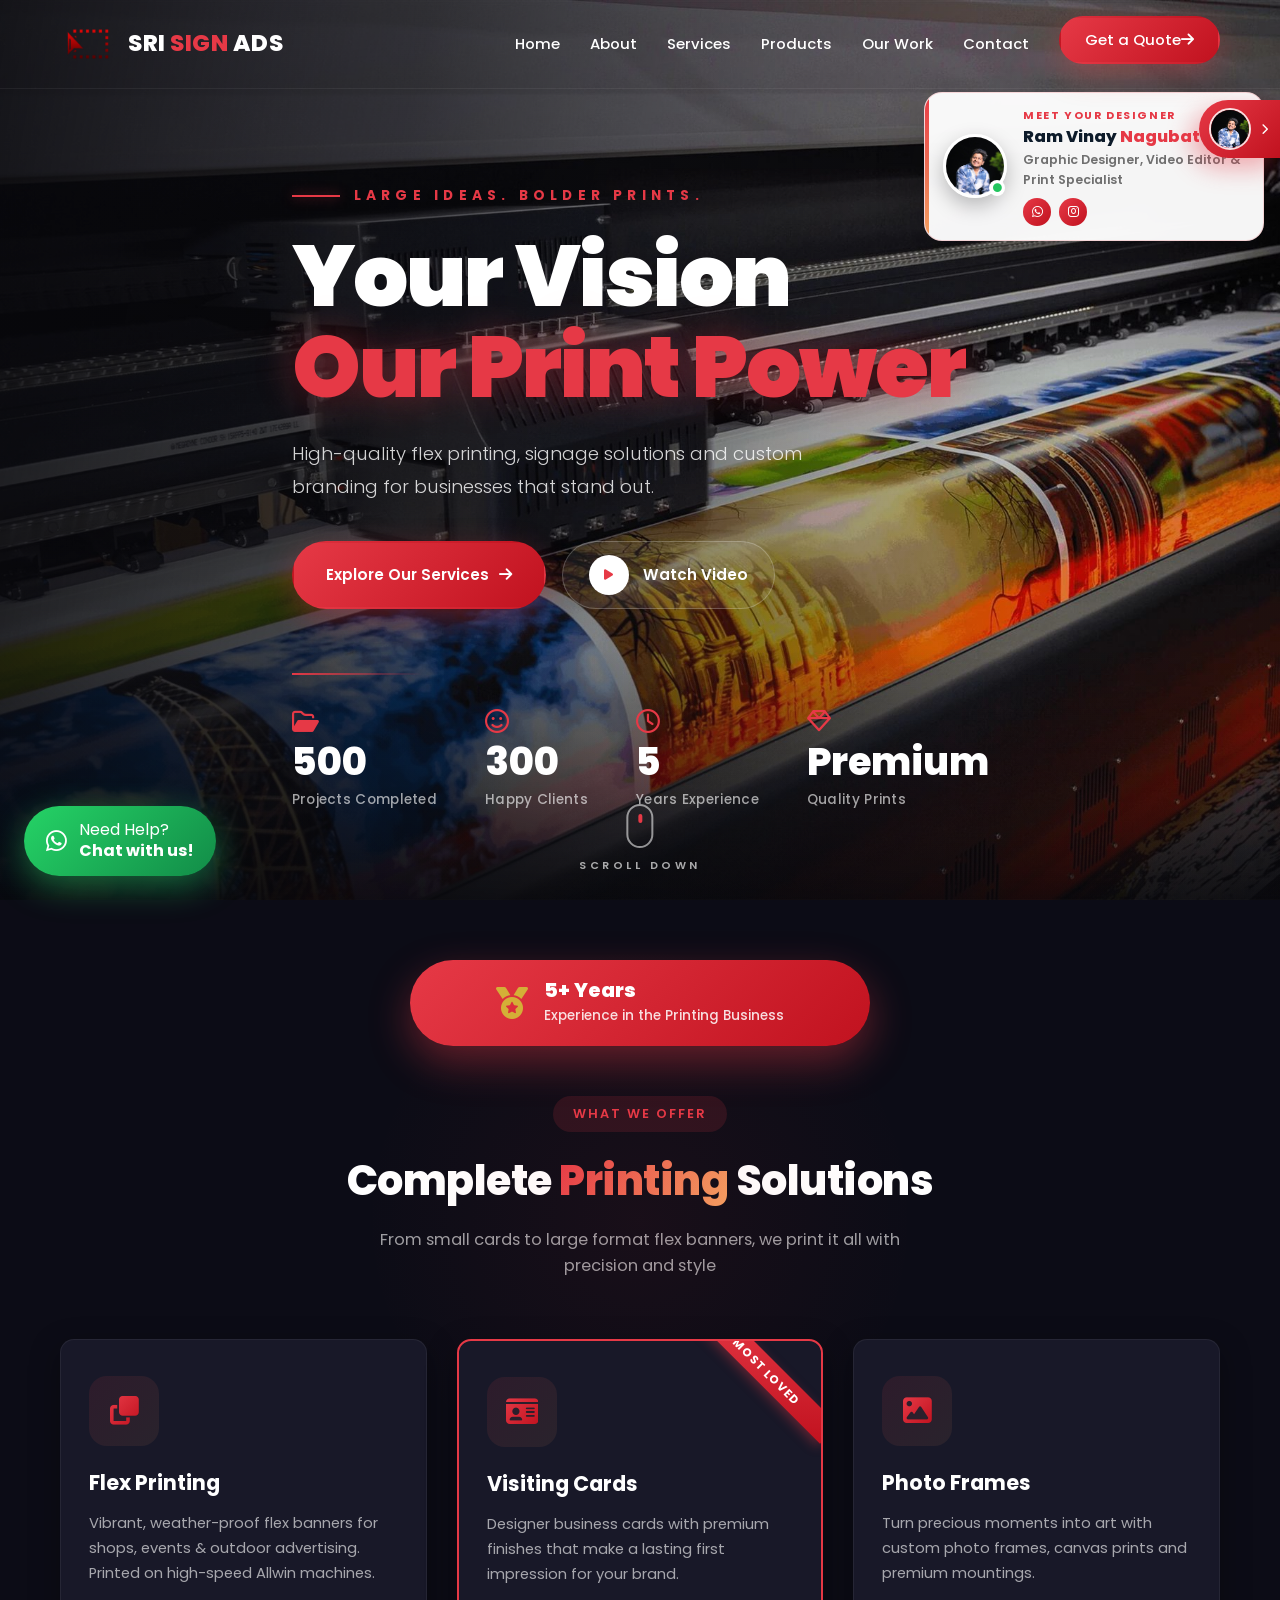
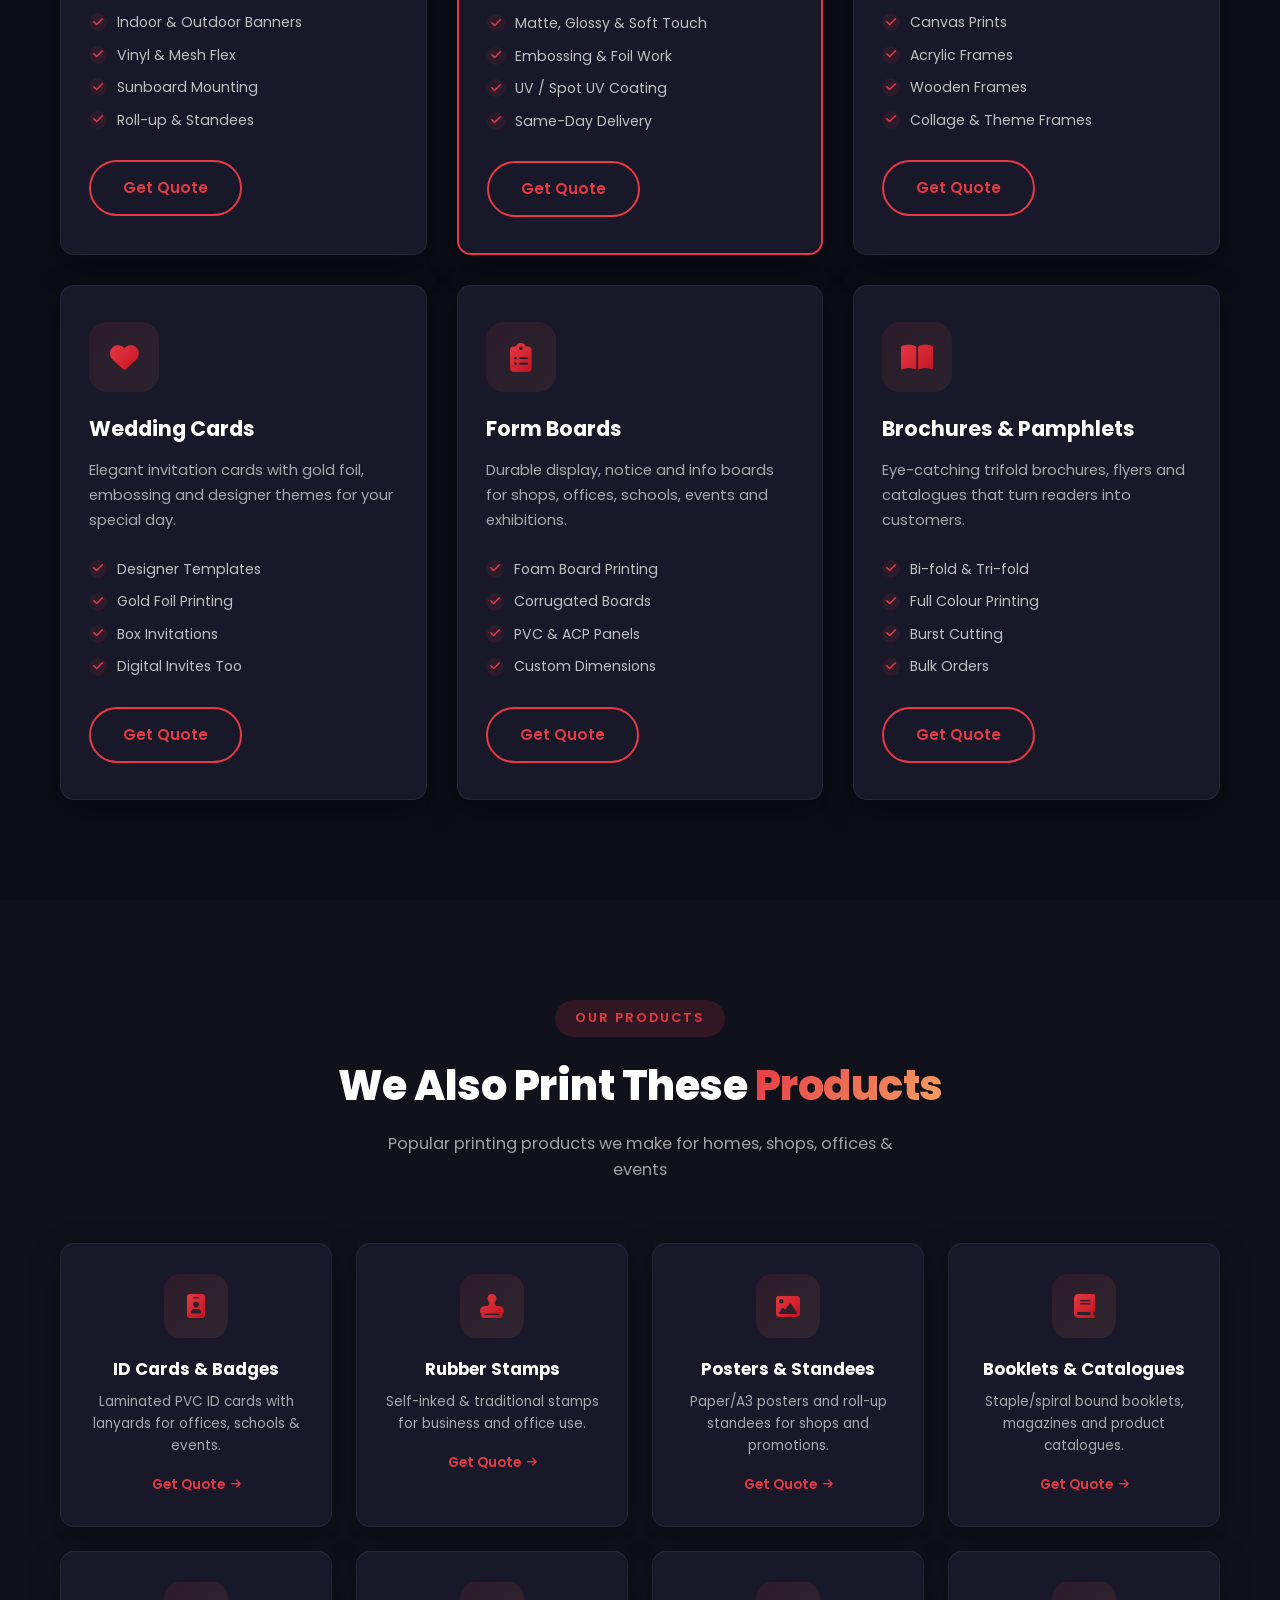
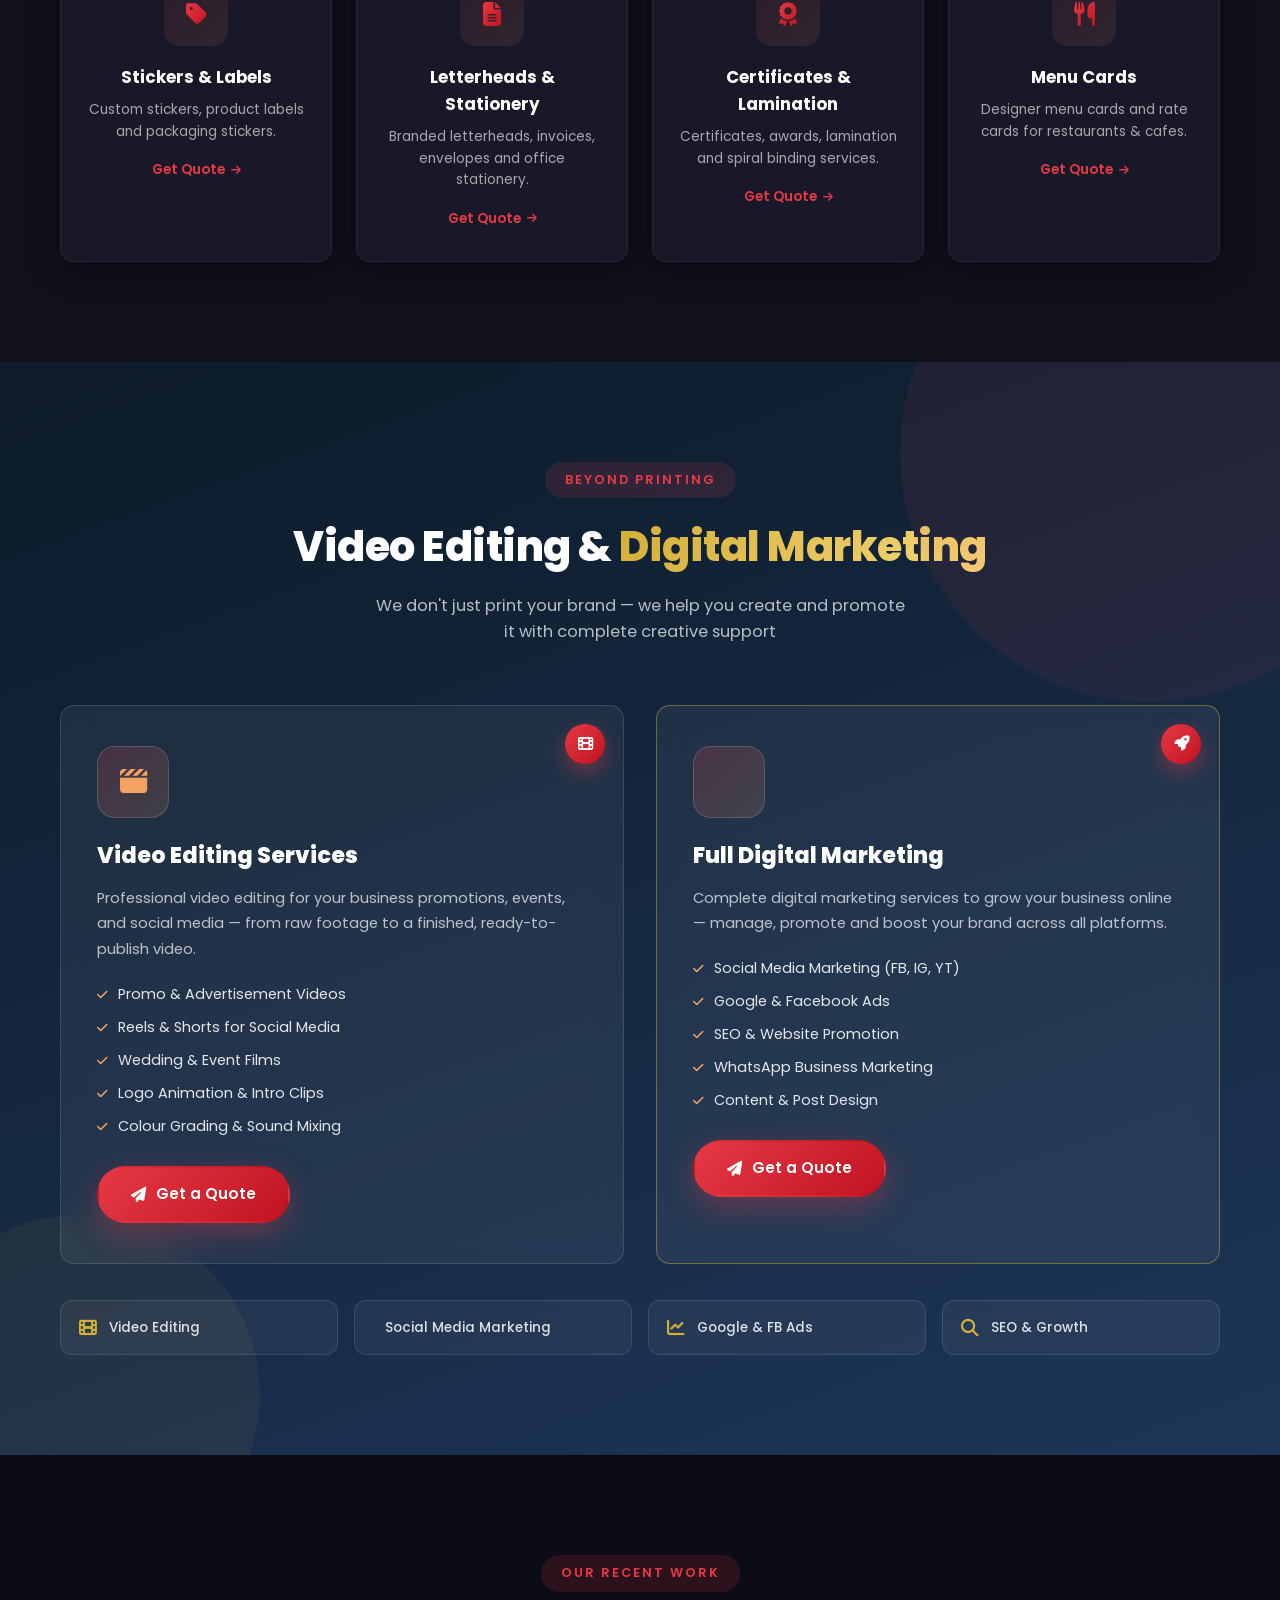
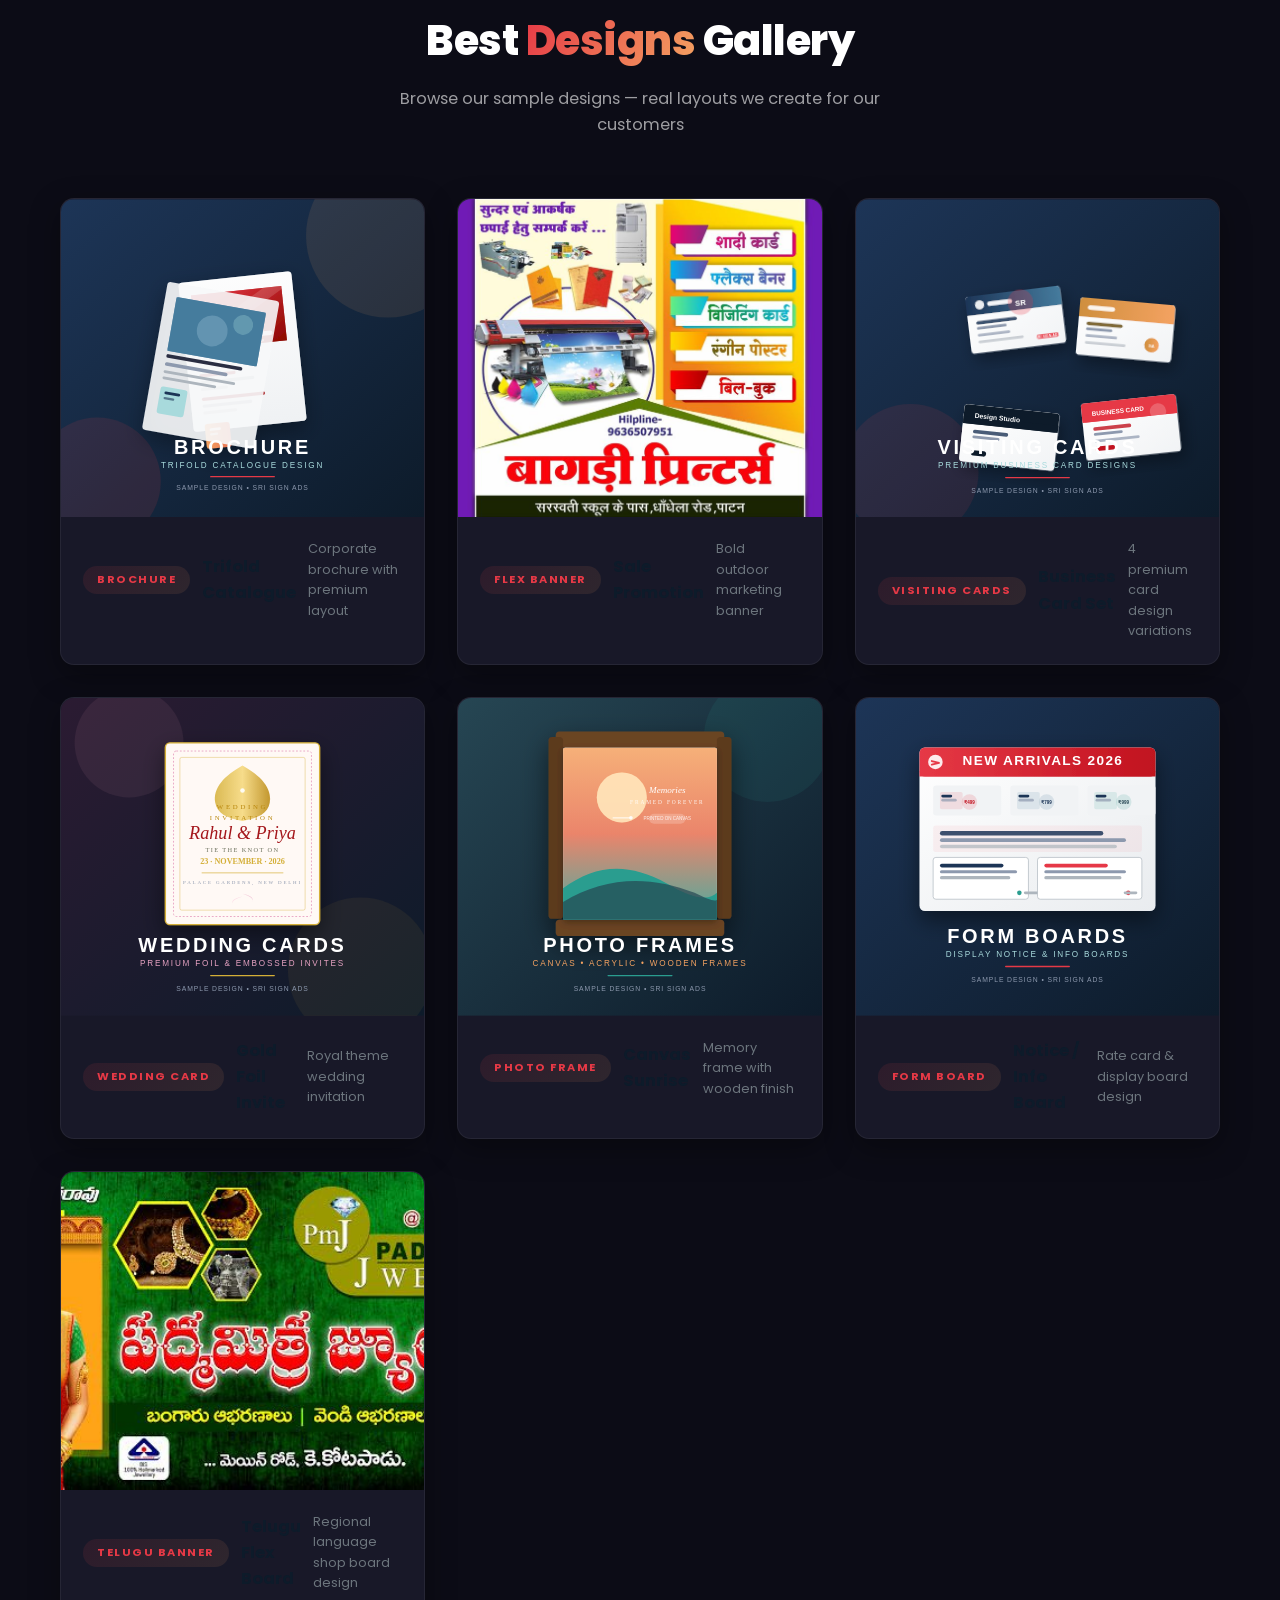
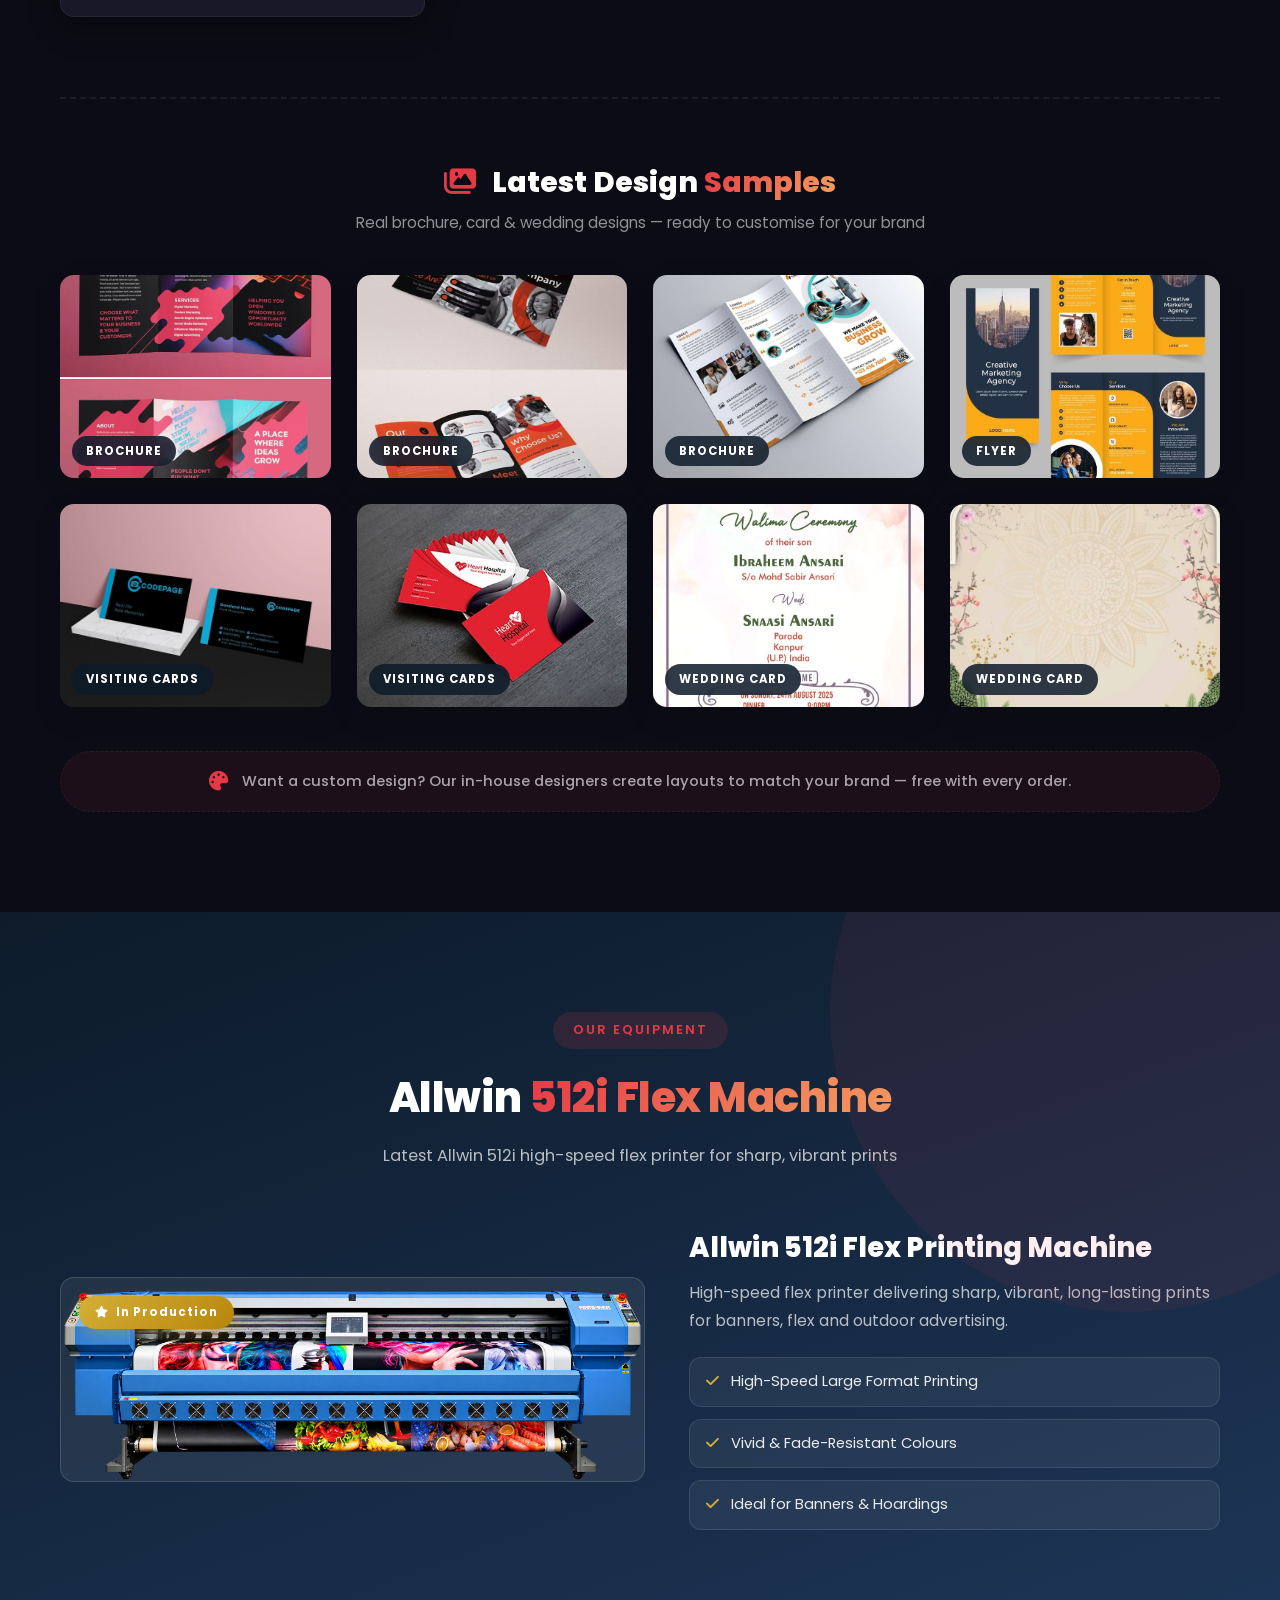
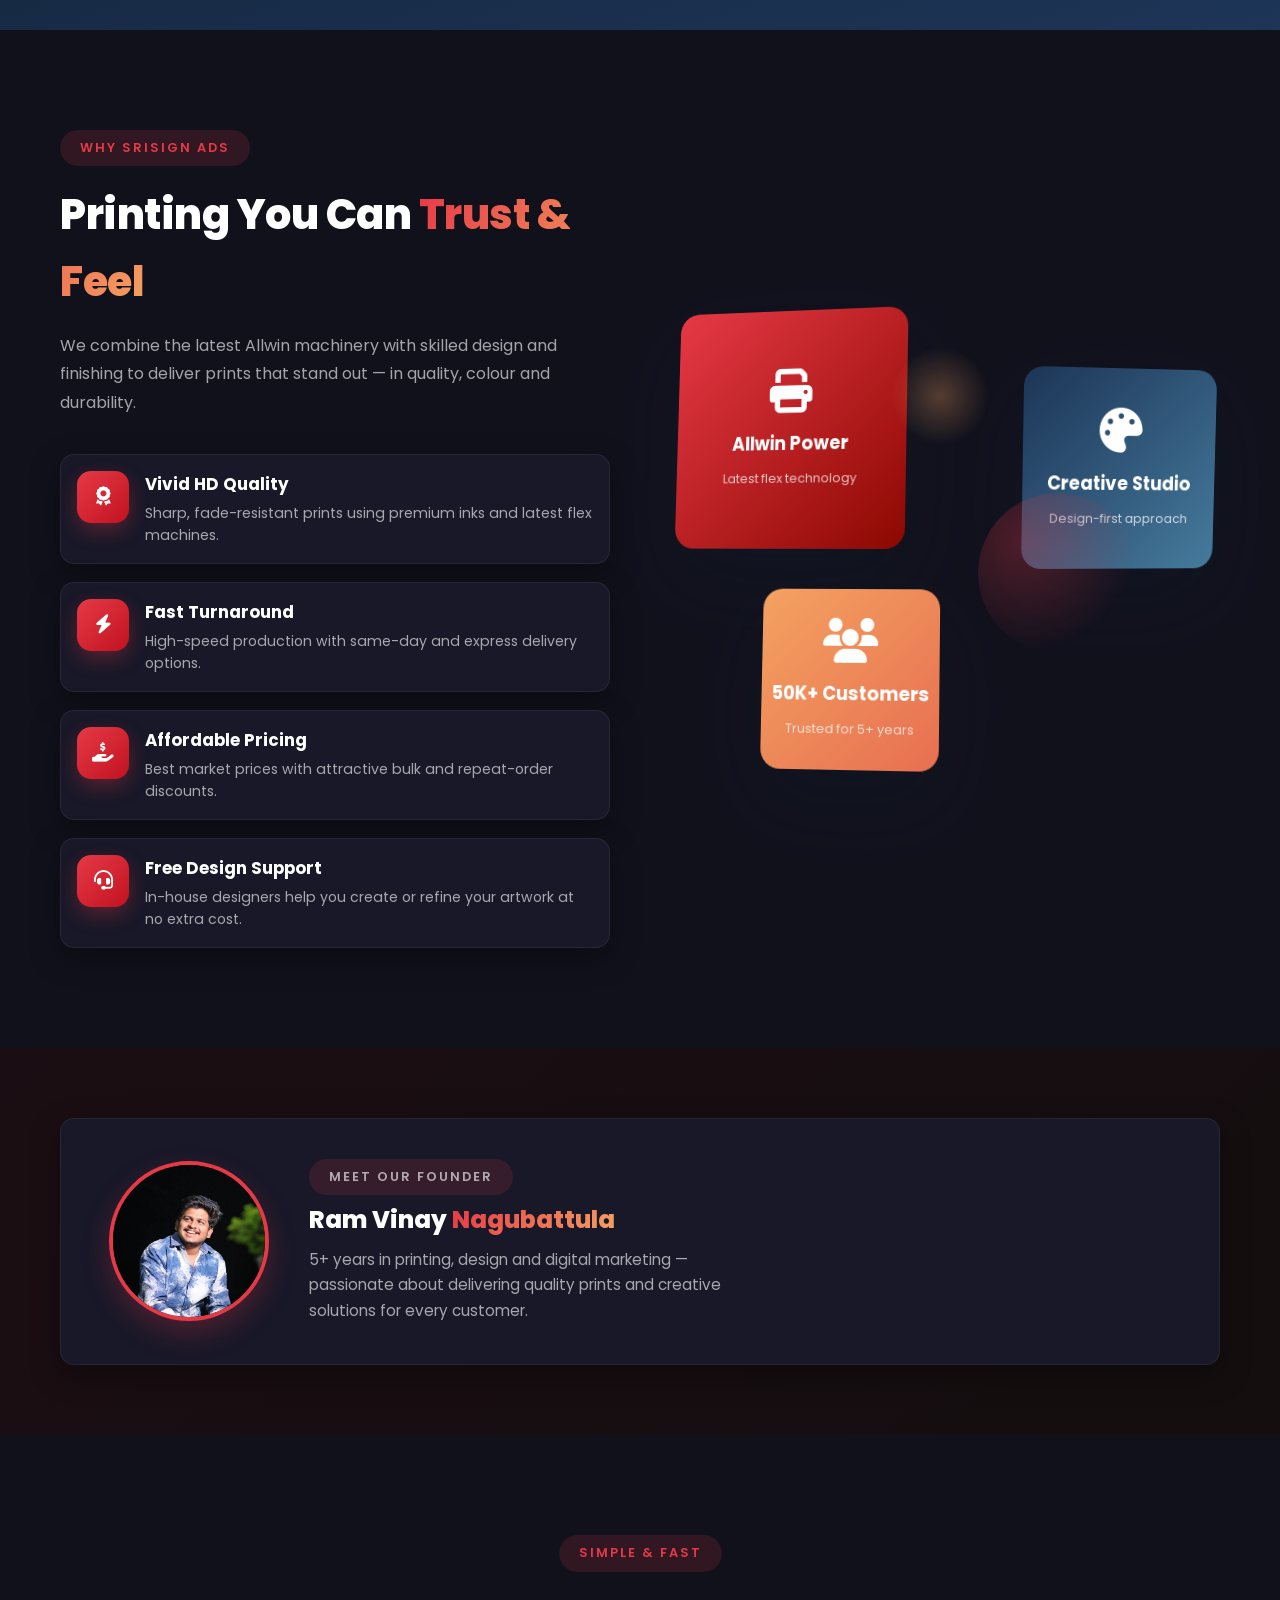
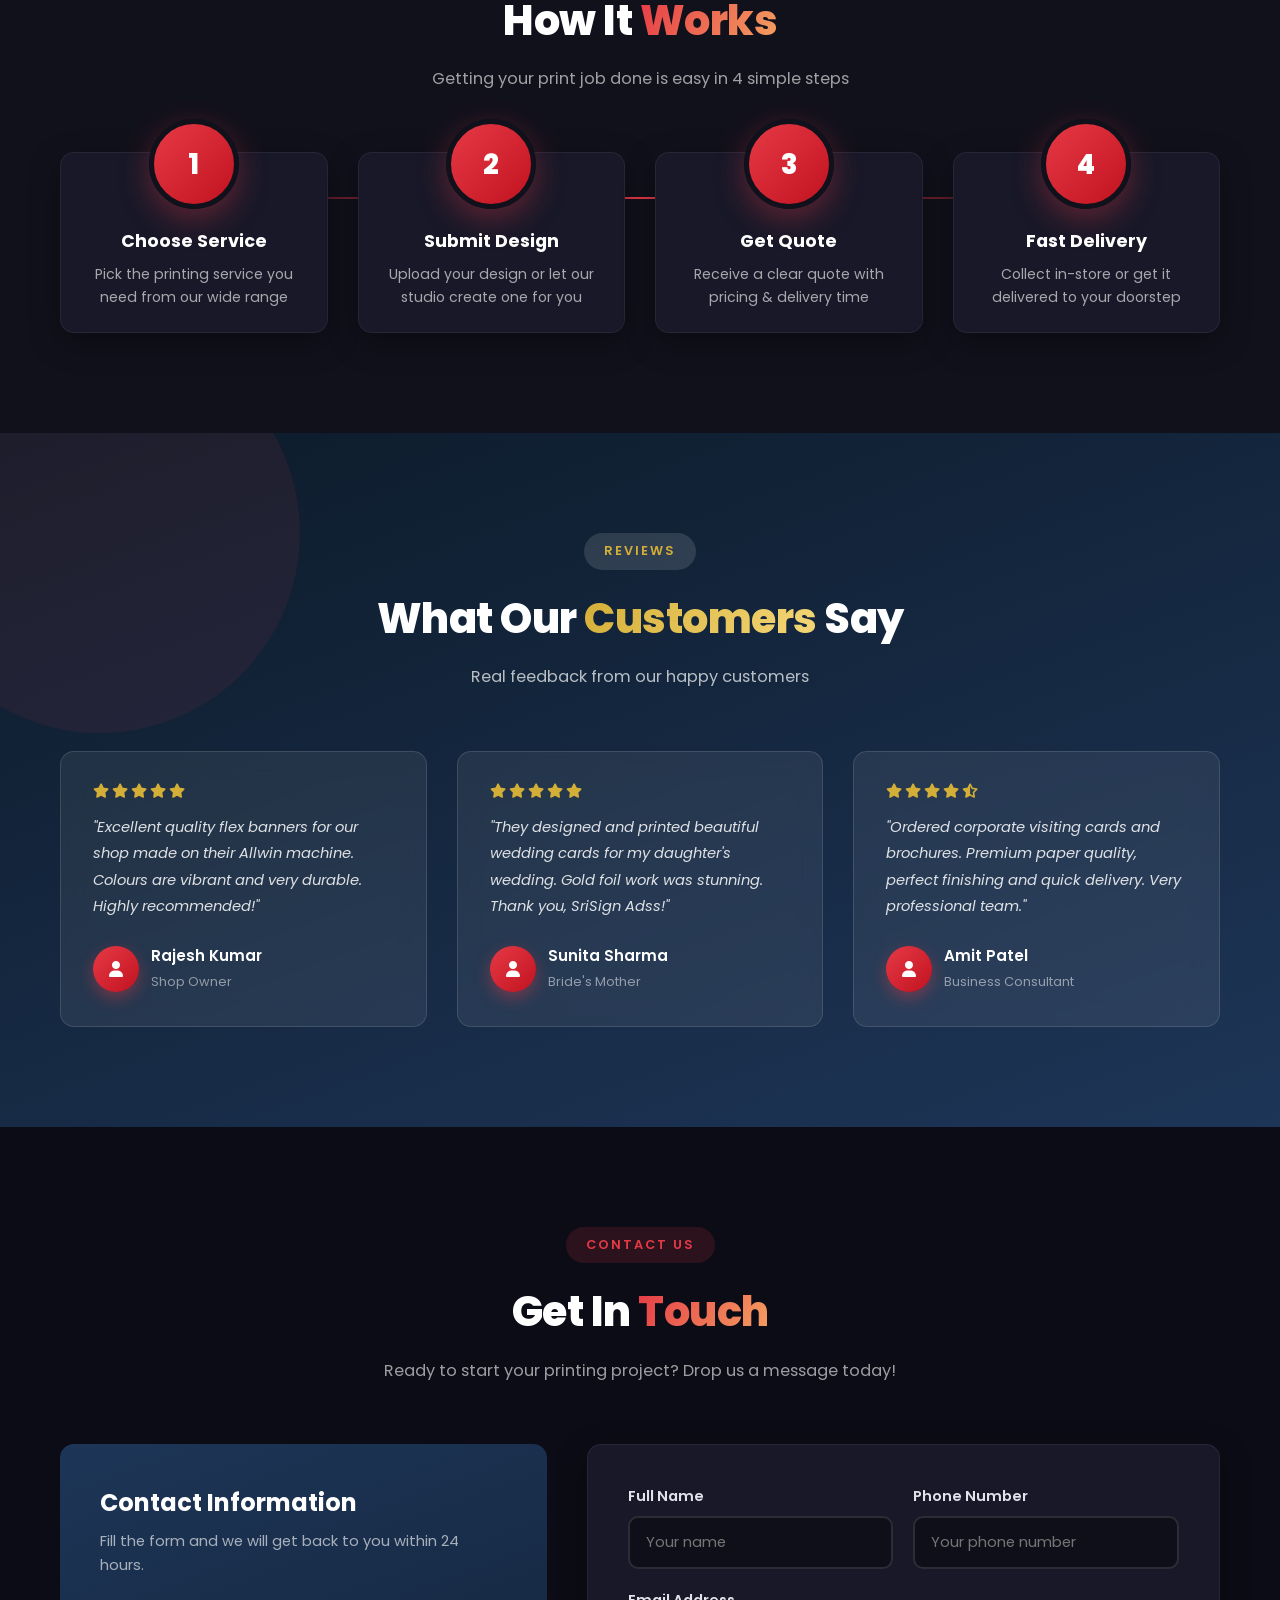
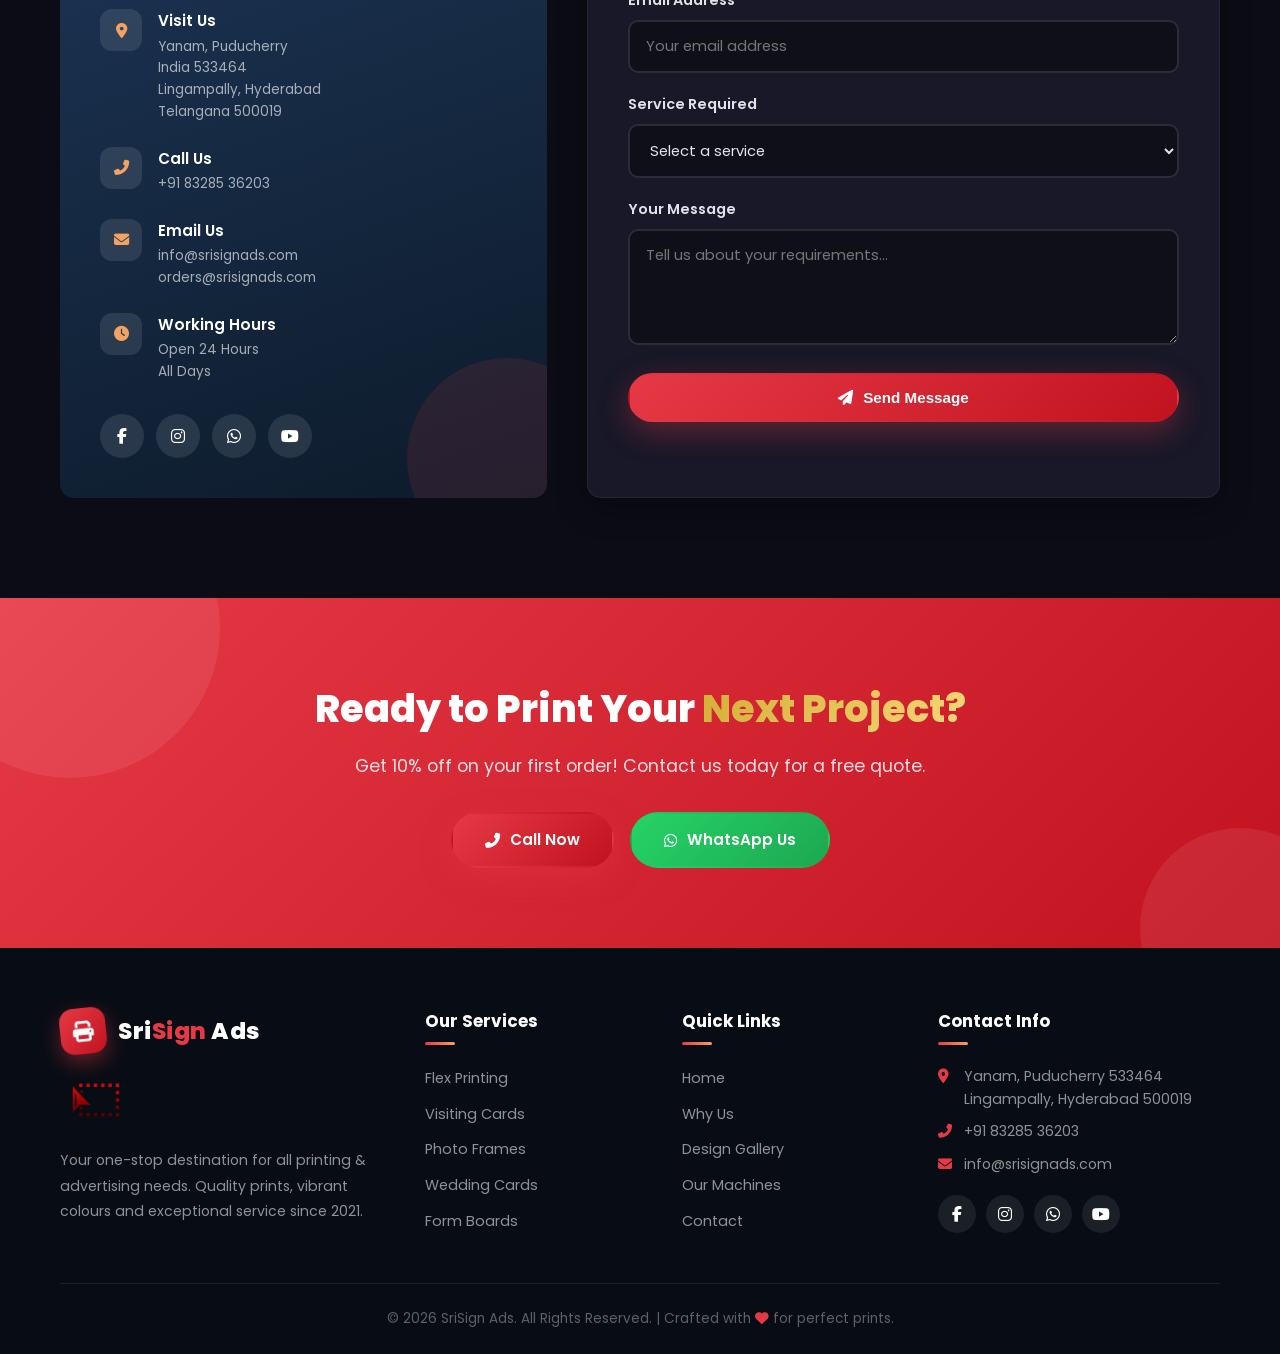
==== commit 7ed10829: "Remove duplicate fake number from Contact" ====
--- a/index.html
+++ b/index.html
@@ -642,7 +642,7 @@
                             <i class="fas fa-phone-alt"></i>
                             <div>
                                 <h4>Call Us</h4>
-                                <p>+91 83285 36203<br>+91 11 2345 6789</p>
+                                <p>+91 83285 36203</p>
                             </div>
                         </div>
                         <div class="info-item">
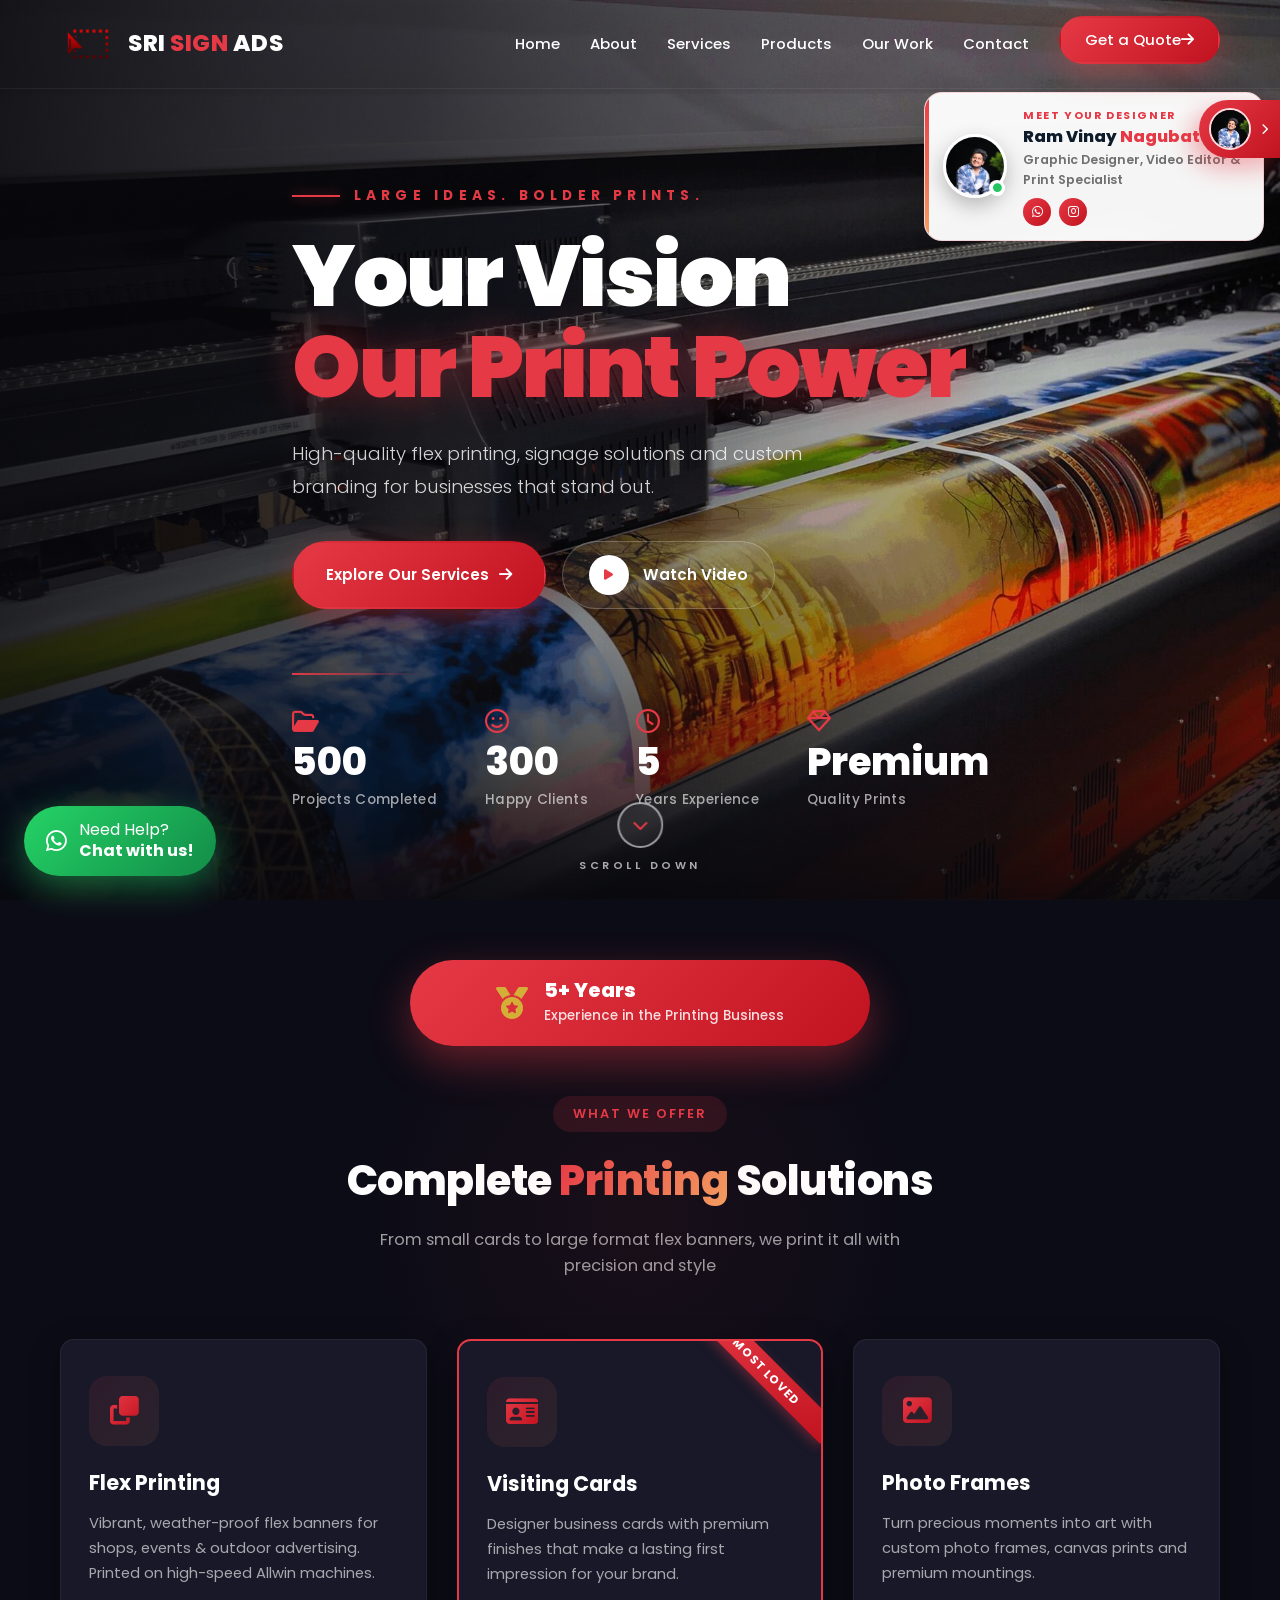
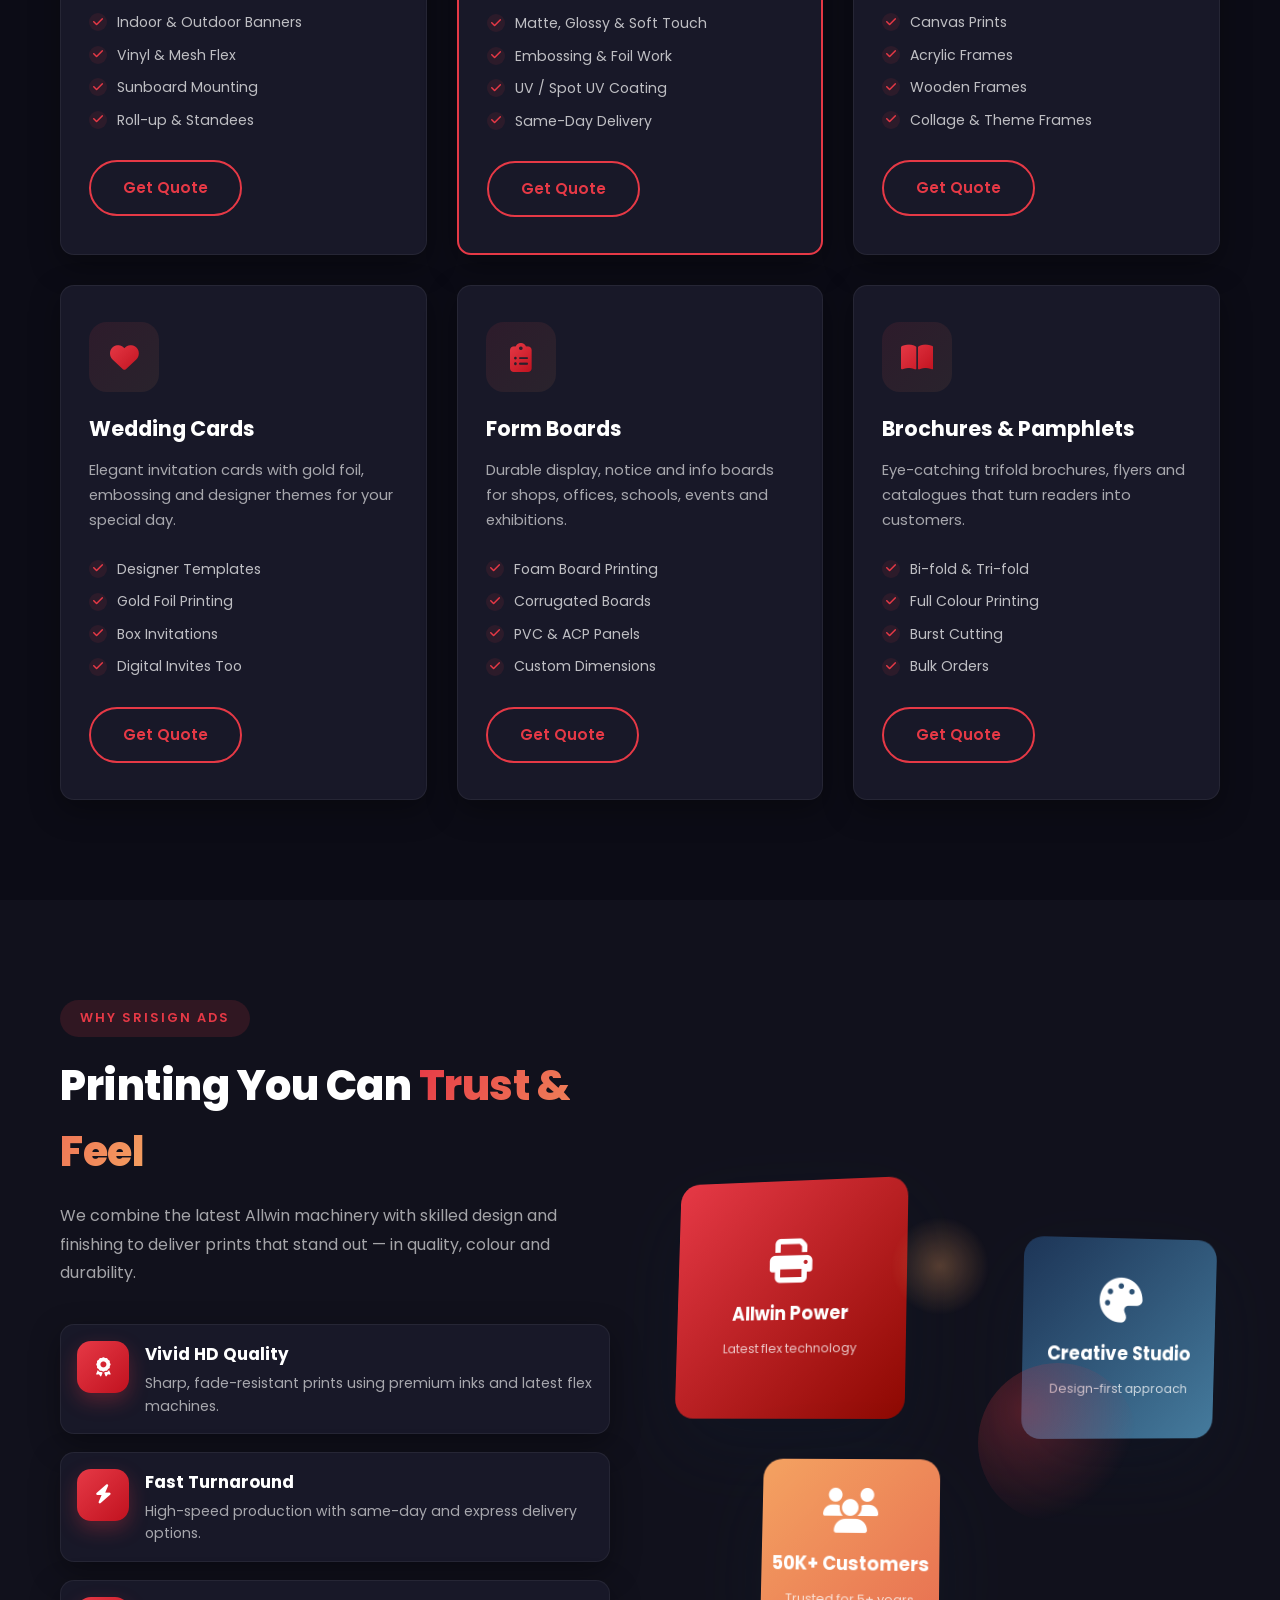
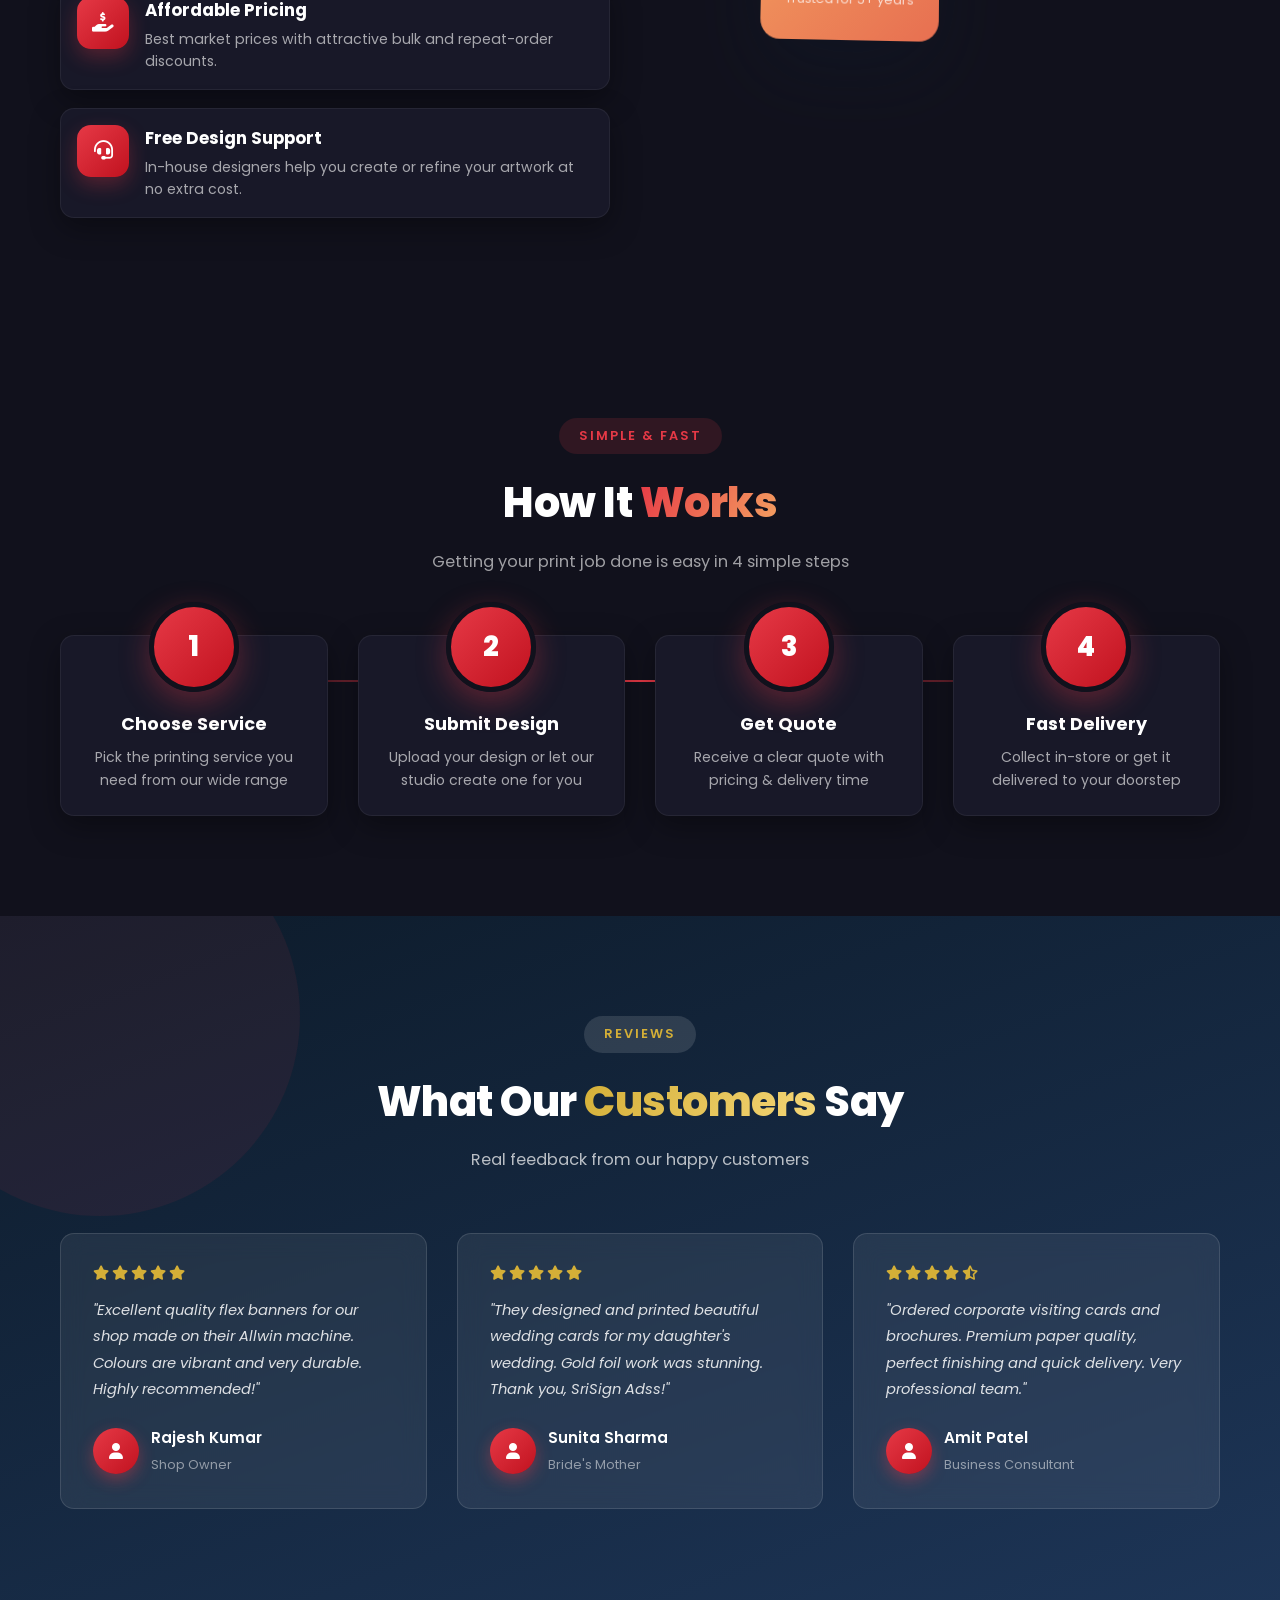
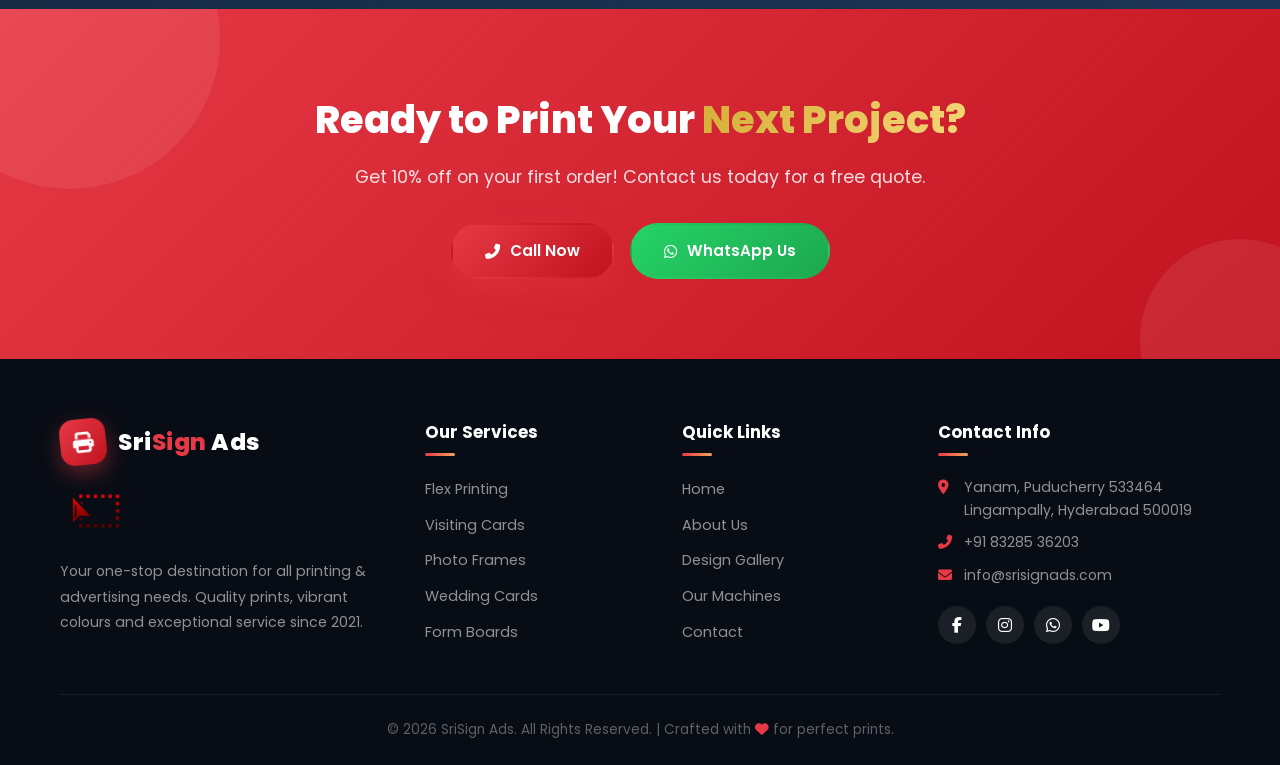
==== commit 9f71b651: "Replace hero scroll mouse with bouncing down-arrow icon" ====
--- a/index.html
+++ b/index.html
@@ -15,7 +15,7 @@
     <!-- Navbar -->
     <nav class="navbar" id="navbar">
         <div class="container nav-container">
-            <a href="#home" class="logo">
+            <a href="index.html" class="logo">
                 <img src="images/logo-new.png" alt="SRI SIGN ADS Logo" class="logo-img">
                 <span class="logo-text">SRI<span> SIGN</span> ADS</span>
             </a>
@@ -23,16 +23,39 @@
                 <i class="fas fa-bars"></i>
             </button>
             <ul class="nav-links" id="navLinks">
-                <li><a href="#home">Home</a></li>
-                <li><a href="#about">About</a></li>
-                <li><a href="#services">Services</a></li>
-                <li><a href="#products">Products</a></li>
-                <li><a href="#portfolio">Our Work</a></li>
-                <li><a href="#contact">Contact</a></li>
-                <li class="nav-cta"><a href="#contact" class="btn btn-primary btn-nav">Get a Quote<i class="fas fa-arrow-right"></i></a></li>
+                <li><a href="index.html">Home</a></li>
+                <li><a href="about.html">About</a></li>
+                <li><a href="services.html">Services</a></li>
+                <li><a href="products.html">Products</a></li>
+                <li><a href="our-work.html">Our Work</a></li>
+                <li><a href="contact.html">Contact</a></li>
+                <li class="nav-cta"><a href="contact.html" class="btn btn-primary btn-nav">Get a Quote<i class="fas fa-arrow-right"></i></a></li>
             </ul>
         </div>
     </nav>
+
+    <!-- Founder Side Slide -->
+    <div class="founder-slide" id="founderSlide">
+        <div class="founder-slide-card">
+            <div class="founder-slide-avatar">
+                <img src="images/founder.jpg" alt="Ram Vinay Nagubattula" class="founder-slide-img">
+                <span class="founder-slide-status"><i class="fas fa-circle"></i></span>
+            </div>
+            <div class="founder-slide-info">
+                <span class="founder-slide-greet">Meet your designer</span>
+                <h4 class="founder-slide-name">Ram Vinay <span>Nagubattula</span></h4>
+                <p class="founder-slide-role">Graphic Designer, Video Editor &amp; Print Specialist</p>
+                <div class="founder-slide-social">
+                    <a href="https://wa.me/918328536203" target="_blank" aria-label="WhatsApp"><i class="fab fa-whatsapp"></i></a>
+                    <a href="https://www.instagram.com/srisign.ads/?hl=en" target="_blank" aria-label="Instagram"><i class="fab fa-instagram"></i></a>
+                </div>
+            </div>
+        </div>
+    </div>
+    <button class="founder-slide-toggle" id="founderToggle" aria-label="Toggle founder card" title="Founder">
+        <img src="images/founder.jpg" alt="Founder" class="founder-toggle-img">
+        <i class="fas fa-chevron-left founder-toggle-icon"></i>
+    </button>
 
     <!-- Hero Section -->
     <section class="hero" id="home">
@@ -42,8 +65,8 @@
             <h1 class="hero-title">Your Vision<br><span class="hero-accent">Our Print Power</span></h1>
             <p class="hero-subtitle">High-quality flex printing, signage solutions and custom branding for businesses that stand out.</p>
             <div class="hero-buttons">
-                <a href="#services" class="btn btn-primary">Explore Our Services<i class="fas fa-arrow-right"></i></a>
-                <a href="#machines" class="btn btn-play"><span class="play-icon"><i class="fas fa-play"></i></span>Watch Video</a>
+                <a href="services.html" class="btn btn-primary">Explore Our Services<i class="fas fa-arrow-right"></i></a>
+                <a href="products.html#machines" class="btn btn-play"><span class="play-icon"><i class="fas fa-play"></i></span>Watch Video</a>
             </div>
             <div class="hero-stats">
                 <div class="stat">
@@ -68,32 +91,10 @@
                 </div>
             </div>
         </div>
-        <a href="#about" class="scroll-indicator" aria-label="Scroll down">
-            <span class="scroll-mouse"><span class="scroll-wheel"></span></span>
+        <a href="#services" class="scroll-indicator" aria-label="Scroll down">
+            <span class="scroll-arrow"><i class="fas fa-chevron-down"></i></span>
             <span class="scroll-text">SCROLL DOWN</span>
         </a>
-        <!-- Founder Side Slide -->
-        <div class="founder-slide" id="founderSlide">
-            <div class="founder-slide-card">
-                <div class="founder-slide-avatar">
-                    <img src="images/founder.jpg" alt="Ram Vinay Nagubattula" class="founder-slide-img">
-                    <span class="founder-slide-status"><i class="fas fa-circle"></i></span>
-                </div>
-                <div class="founder-slide-info">
-                    <span class="founder-slide-greet">Meet your designer</span>
-                    <h4 class="founder-slide-name">Ram Vinay <span>Nagubattula</span></h4>
-                    <p class="founder-slide-role">Graphic Designer, Video Editor &amp; Print Specialist</p>
-                    <div class="founder-slide-social">
-                        <a href="https://wa.me/918328536203" target="_blank" aria-label="WhatsApp"><i class="fab fa-whatsapp"></i></a>
-                        <a href="https://www.instagram.com/srisign.ads/?hl=en" target="_blank" aria-label="Instagram"><i class="fab fa-instagram"></i></a>
-                    </div>
-                </div>
-            </div>
-        </div>
-        <button class="founder-slide-toggle" id="founderToggle" aria-label="Toggle founder card" title="Founder">
-            <img src="images/founder.jpg" alt="Founder" class="founder-toggle-img">
-            <i class="fas fa-chevron-left founder-toggle-icon"></i>
-        </button>
     </section>
 
     <!-- Services Section -->
@@ -125,7 +126,7 @@
                         <li><i class="fas fa-check"></i> Sunboard Mounting</li>
                         <li><i class="fas fa-check"></i> Roll-up &amp; Standees</li>
                     </ul>
-                    <a href="#contact" class="btn btn-outline">Get Quote</a>
+                    <a href="contact.html" class="btn btn-outline">Get Quote</a>
                 </div>
 
                 <div class="service-card tilt-card featured">
@@ -141,7 +142,7 @@
                         <li><i class="fas fa-check"></i> UV / Spot UV Coating</li>
                         <li><i class="fas fa-check"></i> Same-Day Delivery</li>
                     </ul>
-                    <a href="#contact" class="btn btn-outline">Get Quote</a>
+                    <a href="contact.html" class="btn btn-outline">Get Quote</a>
                 </div>
 
                 <div class="service-card tilt-card">
@@ -156,7 +157,7 @@
                         <li><i class="fas fa-check"></i> Wooden Frames</li>
                         <li><i class="fas fa-check"></i> Collage &amp; Theme Frames</li>
                     </ul>
-                    <a href="#contact" class="btn btn-outline">Get Quote</a>
+                    <a href="contact.html" class="btn btn-outline">Get Quote</a>
                 </div>
 
                 <div class="service-card tilt-card">
@@ -171,7 +172,7 @@
                         <li><i class="fas fa-check"></i> Box Invitations</li>
                         <li><i class="fas fa-check"></i> Digital Invites Too</li>
                     </ul>
-                    <a href="#contact" class="btn btn-outline">Get Quote</a>
+                    <a href="contact.html" class="btn btn-outline">Get Quote</a>
                 </div>
 
                 <div class="service-card tilt-card">
@@ -186,7 +187,7 @@
                         <li><i class="fas fa-check"></i> PVC &amp; ACP Panels</li>
                         <li><i class="fas fa-check"></i> Custom Dimensions</li>
                     </ul>
-                    <a href="#contact" class="btn btn-outline">Get Quote</a>
+                    <a href="contact.html" class="btn btn-outline">Get Quote</a>
                 </div>
 
                 <div class="service-card tilt-card">
@@ -201,256 +202,9 @@
                         <li><i class="fas fa-check"></i> Burst Cutting</li>
                         <li><i class="fas fa-check"></i> Bulk Orders</li>
                     </ul>
-                    <a href="#contact" class="btn btn-outline">Get Quote</a>
-                </div>
-
-            </div>
-        </div>
-    </section>
-
-    <!-- Products Section -->
-    <section class="products" id="products">
-        <div class="container">
-            <div class="section-header">
-                <span class="section-tag">Our Products</span>
-                <h2>We Also Print These <span class="grad-text">Products</span></h2>
-                <p>Popular printing products we make for homes, shops, offices &amp; events</p>
-            </div>
-            <div class="products-grid">
-                <div class="product-item tilt-card">
-                    <div class="product-icon"><i class="fas fa-id-badge"></i></div>
-                    <h3>ID Cards &amp; Badges</h3>
-                    <p>Laminated PVC ID cards with lanyards for offices, schools &amp; events.</p>
-                    <a href="#contact" class="product-link">Get Quote <i class="fas fa-arrow-right"></i></a>
-                </div>
-                <div class="product-item tilt-card">
-                    <div class="product-icon"><i class="fas fa-stamp"></i></div>
-                    <h3>Rubber Stamps</h3>
-                    <p>Self-inked &amp; traditional stamps for business and office use.</p>
-                    <a href="#contact" class="product-link">Get Quote <i class="fas fa-arrow-right"></i></a>
-                </div>
-                <div class="product-item tilt-card">
-                    <div class="product-icon"><i class="fas fa-image"></i></div>
-                    <h3>Posters &amp; Standees</h3>
-                    <p>Paper/A3 posters and roll-up standees for shops and promotions.</p>
-                    <a href="#contact" class="product-link">Get Quote <i class="fas fa-arrow-right"></i></a>
-                </div>
-                <div class="product-item tilt-card">
-                    <div class="product-icon"><i class="fas fa-book"></i></div>
-                    <h3>Booklets &amp; Catalogues</h3>
-                    <p>Staple/spiral bound booklets, magazines and product catalogues.</p>
-                    <a href="#contact" class="product-link">Get Quote <i class="fas fa-arrow-right"></i></a>
-                </div>
-                <div class="product-item tilt-card">
-                    <div class="product-icon"><i class="fas fa-tag"></i></div>
-                    <h3>Stickers &amp; Labels</h3>
-                    <p>Custom stickers, product labels and packaging stickers.</p>
-                    <a href="#contact" class="product-link">Get Quote <i class="fas fa-arrow-right"></i></a>
-                </div>
-                <div class="product-item tilt-card">
-                    <div class="product-icon"><i class="fas fa-file-alt"></i></div>
-                    <h3>Letterheads &amp; Stationery</h3>
-                    <p>Branded letterheads, invoices, envelopes and office stationery.</p>
-                    <a href="#contact" class="product-link">Get Quote <i class="fas fa-arrow-right"></i></a>
-                </div>
-                <div class="product-item tilt-card">
-                    <div class="product-icon"><i class="fas fa-award"></i></div>
-                    <h3>Certificates &amp; Lamination</h3>
-                    <p>Certificates, awards, lamination and spiral binding services.</p>
-                    <a href="#contact" class="product-link">Get Quote <i class="fas fa-arrow-right"></i></a>
-                </div>
-                <div class="product-item tilt-card">
-                    <div class="product-icon"><i class="fas fa-utensils"></i></div>
-                    <h3>Menu Cards</h3>
-                    <p>Designer menu cards and rate cards for restaurants &amp; cafes.</p>
-                    <a href="#contact" class="product-link">Get Quote <i class="fas fa-arrow-right"></i></a>
-                </div>
-            </div>
-        </div>
-    </section>
-
-    <!-- Creative & Digital Services Section -->
-    <section class="digital-services" id="digital">
-        <div class="container">
-            <div class="section-header">
-                <span class="section-tag">Beyond Printing</span>
-                <h2>Video Editing &amp; <span class="grad-text-2">Digital Marketing</span></h2>
-                <p>We don't just print your brand — we help you create and promote it with complete creative support</p>
-            </div>
-            <div class="digital-grid">
-                <div class="digital-card tilt-card">
-                    <div class="digital-badge"><i class="fas fa-film"></i></div>
-                    <div class="digital-icon"><i class="fas fa-clapperboard"></i></div>
-                    <h3>Video Editing Services</h3>
-                    <p>Professional video editing for your business promotions, events, and social media — from raw footage to a finished, ready-to-publish video.</p>
-                    <ul class="digital-features">
-                        <li><i class="fas fa-check"></i> Promo &amp; Advertisement Videos</li>
-                        <li><i class="fas fa-check"></i> Reels &amp; Shorts for Social Media</li>
-                        <li><i class="fas fa-check"></i> Wedding &amp; Event Films</li>
-                        <li><i class="fas fa-check"></i> Logo Animation &amp; Intro Clips</li>
-                        <li><i class="fas fa-check"></i> Colour Grading &amp; Sound Mixing</li>
-                    </ul>
-                    <a href="#contact" class="btn btn-primary"><i class="fas fa-paper-plane"></i> Get a Quote</a>
-                </div>
-                <div class="digital-card tilt-card featured-digital">
-                    <div class="digital-badge"><i class="fas fa-rocket"></i></div>
-                    <div class="digital-icon"><i class="fas fa-megaphone"></i></div>
-                    <h3>Full Digital Marketing</h3>
-                    <p>Complete digital marketing services to grow your business online — manage, promote and boost your brand across all platforms.</p>
-                    <ul class="digital-features">
-                        <li><i class="fas fa-check"></i> Social Media Marketing (FB, IG, YT)</li>
-                        <li><i class="fas fa-check"></i> Google &amp; Facebook Ads</li>
-                        <li><i class="fas fa-check"></i> SEO &amp; Website Promotion</li>
-                        <li><i class="fas fa-check"></i> WhatsApp Business Marketing</li>
-                        <li><i class="fas fa-check"></i> Content &amp; Post Design</li>
-                    </ul>
-                    <a href="#contact" class="btn btn-primary"><i class="fas fa-paper-plane"></i> Get a Quote</a>
-                </div>
-            </div>
-            <div class="digital-strip">
-                <div class="dstrip-item"><i class="fas fa-film"></i><span>Video Editing</span></div>
-                <div class="dstrip-item"><i class="fas fa-megaphone"></i><span>Social Media Marketing</span></div>
-                <div class="dstrip-item"><i class="fas fa-chart-line"></i><span>Google &amp; FB Ads</span></div>
-                <div class="dstrip-item"><i class="fas fa-search"></i><span>SEO &amp; Growth</span></div>
-            </div>
-        </div>
-    </section>
-
-    <!-- Portfolio / Design Gallery -->
-    <section class="portfolio" id="portfolio">
-        <div class="container">
-            <div class="section-header">
-                <span class="section-tag">Our Recent Work</span>
-                <h2>Best <span class="grad-text">Designs</span> Gallery</h2>
-                <p>Browse our sample designs — real layouts we create for our customers</p>
-            </div>
-            <div class="portfolio-3d">
-                <div class="design-card d1">
-                    <div class="design-img"><img src="images/design-brochure.svg" alt="Brochure design sample"></div>
-                    <div class="design-info">
-                        <span class="design-cat">Brochure</span>
-                        <h4>Trifold Catalogue</h4>
-                        <p>Corporate brochure with premium layout</p>
-                    </div>
-                </div>
-                <div class="design-card d2">
-                    <div class="design-img"><img src="images/sample-flex-1.jpg" alt="Flex banner design sample"></div>
-                    <div class="design-info">
-                        <span class="design-cat">Flex Banner</span>
-                        <h4>Sale Promotion</h4>
-                        <p>Bold outdoor marketing banner</p>
-                    </div>
-                </div>
-                <div class="design-card d3">
-                    <div class="design-img"><img src="images/design-visiting.svg" alt="Visiting cards design sample"></div>
-                    <div class="design-info">
-                        <span class="design-cat">Visiting Cards</span>
-                        <h4>Business Card Set</h4>
-                        <p>4 premium card design variations</p>
-                    </div>
-                </div>
-                <div class="design-card d4">
-                    <div class="design-img"><img src="images/design-wedding.svg" alt="Wedding card design sample"></div>
-                    <div class="design-info">
-                        <span class="design-cat">Wedding Card</span>
-                        <h4>Gold Foil Invite</h4>
-                        <p>Royal theme wedding invitation</p>
-                    </div>
-                </div>
-                <div class="design-card d5">
-                    <div class="design-img"><img src="images/design-photoframe.svg" alt="Photo frame design sample"></div>
-                    <div class="design-info">
-                        <span class="design-cat">Photo Frame</span>
-                        <h4>Canvas Sunrise</h4>
-                        <p>Memory frame with wooden finish</p>
-                    </div>
-                </div>
-                <div class="design-card d6">
-                    <div class="design-img"><img src="images/design-formboard.svg" alt="Form board design sample"></div>
-                    <div class="design-info">
-                        <span class="design-cat">Form Board</span>
-                        <h4>Notice / Info Board</h4>
-                        <p>Rate card &amp; display board design</p>
-                    </div>
-                </div>
-                <div class="design-card d7">
-                    <div class="design-img"><img src="images/sample-telugu-1.jpg" alt="Telugu flex banner design sample"></div>
-                    <div class="design-info">
-                        <span class="design-cat">Telugu Banner</span>
-                        <h4>Telugu Flex Board</h4>
-                        <p>Regional language shop board design</p>
-                    </div>
-                </div>
-            </div>
-            <div class="samples-block">
-                <div class="samples-heading">
-                    <h3><i class="fas fa-images"></i> Latest Design <span class="grad-text">Samples</span></h3>
-                    <p>Real brochure, card &amp; wedding designs — ready to customise for your brand</p>
-                </div>
-                <div class="samples-grid">
-                    <div class="sample-item">
-                        <div class="sample-img"><img src="images/sample-brochure-1.jpg" alt="Corporate brochure design sample"></div>
-                        <span class="sample-label">Brochure</span>
-                    </div>
-                    <div class="sample-item">
-                        <div class="sample-img"><img src="images/sample-brochure-2.jpg" alt="Orange tri-fold brochure design sample"></div>
-                        <span class="sample-label">Brochure</span>
-                    </div>
-                    <div class="sample-item">
-                        <div class="sample-img"><img src="images/sample-brochure-3.jpg" alt="Creative tri-fold brochure design sample"></div>
-                        <span class="sample-label">Brochure</span>
-                    </div>
-                    <div class="sample-item">
-                        <div class="sample-img"><img src="images/sample-brochure-4.jpg" alt="Colourful brochure flyer design sample"></div>
-                        <span class="sample-label">Flyer</span>
-                    </div>
-                    <div class="sample-item">
-                        <div class="sample-img"><img src="images/sample-cards-1.jpg" alt="Business visiting card design sample"></div>
-                        <span class="sample-label">Visiting Cards</span>
-                    </div>
-                    <div class="sample-item">
-                        <div class="sample-img"><img src="images/sample-cards-2.jpg" alt="Red business card design sample"></div>
-                        <span class="sample-label">Visiting Cards</span>
-                    </div>
-                    <div class="sample-item">
-                        <div class="sample-img"><img src="images/sample-wedding-1.jpg" alt="Pastel wedding invitation card design sample"></div>
-                        <span class="sample-label">Wedding Card</span>
-                    </div>
-                    <div class="sample-item">
-                        <div class="sample-img"><img src="images/sample-wedding-2.jpg" alt="Traditional Indian wedding card design sample"></div>
-                        <span class="sample-label">Wedding Card</span>
-                    </div>
-                </div>
-            </div>
-            <div class="portfolio-note">
-                <i class="fas fa-palette"></i>
-                <p>Want a custom design? Our in-house designers create layouts to match your brand — free with every order.</p>
-            </div>
-        </div>
-    </section>
-
-    <!-- Machines Section -->
-    <section class="machines" id="machines">
-        <div class="container">
-            <div class="section-header">
-                <span class="section-tag">Our Equipment</span>
-                <h2>Allwin <span class="grad-text">512i Flex Machine</span></h2>
-                <p>Latest Allwin 512i high-speed flex printer for sharp, vibrant prints</p>
-            </div>
-            <div class="machine-layout">
-                <div class="machine-showcase tilt-card">
-                    <img src="images/allwin-machine-512i.png" alt="Allwin 512i Flex Printing Machine">
-                    <span class="machine-tag"><i class="fas fa-star"></i> In Production</span>
-                </div>
-                <div class="machine-caption">
-                    <h3>Allwin 512i Flex Printing Machine</h3>
-                    <p>High-speed flex printer delivering sharp, vibrant, long-lasting prints for banners, flex and outdoor advertising.</p>
-                    <ul>
-                        <li><i class="fas fa-check"></i> High-Speed Large Format Printing</li>
-                        <li><i class="fas fa-check"></i> Vivid &amp; Fade-Resistant Colours</li>
-                        <li><i class="fas fa-check"></i> Ideal for Banners &amp; Hoardings</li>
-                    </ul>
-                </div>
+                    <a href="contact.html" class="btn btn-outline">Get Quote</a>
+                </div>
+
             </div>
         </div>
     </section>
@@ -517,22 +271,6 @@
         </div>
     </section>
 
-    <!-- Founder -->
-    <section class="founder-section">
-        <div class="container">
-            <div class="founder-card tilt-card">
-                <div class="founder-img-wrap">
-                    <img src="images/founder.jpg" alt="Founder Ram Vinay Nagubattula" class="founder-img">
-                </div>
-                <div class="founder-info">
-                    <span class="section-tag">Meet Our Founder</span>
-                    <h3>Ram Vinay <span class="grad-text">Nagubattula</span></h3>
-                    <p>5+ years in printing, design and digital marketing — passionate about delivering quality prints and creative solutions for every customer.</p>
-                </div>
-            </div>
-        </div>
-    </section>
-
     <!-- Process Section -->
     <section class="process">
         <div class="container">
@@ -618,95 +356,6 @@
         </div>
     </section>
 
-    <!-- Contact Section -->
-    <section class="contact" id="contact">
-        <div class="container">
-            <div class="section-header">
-                <span class="section-tag">Contact Us</span>
-                <h2>Get In <span class="grad-text">Touch</span></h2>
-                <p>Ready to start your printing project? Drop us a message today!</p>
-            </div>
-            <div class="contact-grid">
-                <div class="contact-info">
-                    <h3>Contact Information</h3>
-                    <p>Fill the form and we will get back to you within 24 hours.</p>
-                    <div class="info-items">
-                        <div class="info-item">
-                            <i class="fas fa-map-marker-alt"></i>
-                            <div>
-                                <h4>Visit Us</h4>
-                                <p>Yanam, Puducherry<br>India 533464<br>Lingampally, Hyderabad<br>Telangana 500019</p>
-                            </div>
-                        </div>
-                        <div class="info-item">
-                            <i class="fas fa-phone-alt"></i>
-                            <div>
-                                <h4>Call Us</h4>
-                                <p>+91 83285 36203</p>
-                            </div>
-                        </div>
-                        <div class="info-item">
-                            <i class="fas fa-envelope"></i>
-                            <div>
-                                <h4>Email Us</h4>
-                                <p>info@srisignads.com<br>orders@srisignads.com</p>
-                            </div>
-                        </div>
-                        <div class="info-item">
-                            <i class="fas fa-clock"></i>
-                            <div>
-                                <h4>Working Hours</h4>
-                                <p>Open 24 Hours<br>All Days</p>
-                            </div>
-                        </div>
-                    </div>
-                    <div class="social-links">
-                        <a href="#" aria-label="Facebook"><i class="fab fa-facebook-f"></i></a>
-                        <a href="https://www.instagram.com/srisign.ads/?hl=en" target="_blank" aria-label="Instagram"><i class="fab fa-instagram"></i></a>
-                        <a href="https://wa.me/918328536203" target="_blank" aria-label="WhatsApp"><i class="fab fa-whatsapp"></i></a>
-                        <a href="#" aria-label="YouTube"><i class="fab fa-youtube"></i></a>
-                    </div>
-                </div>
-                <form class="contact-form tilt-card" id="contactForm">
-                    <div class="form-row">
-                        <div class="form-group">
-                            <label for="name">Full Name</label>
-                            <input type="text" id="name" placeholder="Your name" required>
-                        </div>
-                        <div class="form-group">
-                            <label for="phone">Phone Number</label>
-                            <input type="tel" id="phone" placeholder="Your phone number" required>
-                        </div>
-                    </div>
-                    <div class="form-group">
-                        <label for="email">Email Address</label>
-                        <input type="email" id="email" placeholder="Your email address" required>
-                    </div>
-                    <div class="form-group">
-                        <label for="service">Service Required</label>
-                        <select id="service" required>
-                            <option value="" disabled selected>Select a service</option>
-                            <option value="flex">Flex Printing</option>
-                            <option value="visiting">Visiting Cards</option>
-                            <option value="photo">Photo Frames</option>
-                            <option value="wedding">Wedding Cards</option>
-                            <option value="boards">Form Boards</option>
-                            <option value="brochure">Brochures &amp; Pamphlets</option>
-                            <option value="other">Other</option>
-                        </select>
-                    </div>
-                    <div class="form-group">
-                        <label for="message">Your Message</label>
-                        <textarea id="message" rows="4" placeholder="Tell us about your requirements..." required></textarea>
-                    </div>
-                    <button type="submit" class="btn btn-primary btn-full">
-                        <i class="fas fa-paper-plane"></i> Send Message
-                    </button>
-                </form>
-            </div>
-        </div>
-    </section>
-
     <!-- CTA Section -->
     <section class="cta">
         <div class="container">
@@ -724,7 +373,7 @@
         <div class="container">
             <div class="footer-grid">
                 <div class="footer-col">
-                    <a href="#home" class="logo footer-logo">
+                    <a href="index.html" class="logo footer-logo">
                         <div class="footer-logo-head">
                             <div class="logo-badge"><i class="fas fa-print"></i></div>
                             <span class="logo-text">Sri<span>Sign</span> Ads</span>
@@ -736,21 +385,21 @@
                 <div class="footer-col">
                     <h4>Our Services</h4>
                     <ul>
-                        <li><a href="#services">Flex Printing</a></li>
-                        <li><a href="#services">Visiting Cards</a></li>
-                        <li><a href="#services">Photo Frames</a></li>
-                        <li><a href="#services">Wedding Cards</a></li>
-                        <li><a href="#services">Form Boards</a></li>
+                        <li><a href="services.html">Flex Printing</a></li>
+                        <li><a href="services.html">Visiting Cards</a></li>
+                        <li><a href="services.html">Photo Frames</a></li>
+                        <li><a href="services.html">Wedding Cards</a></li>
+                        <li><a href="services.html">Form Boards</a></li>
                     </ul>
                 </div>
                 <div class="footer-col">
                     <h4>Quick Links</h4>
                     <ul>
-                        <li><a href="#home">Home</a></li>
-                        <li><a href="#about">Why Us</a></li>
-                        <li><a href="#portfolio">Design Gallery</a></li>
-                        <li><a href="#machines">Our Machines</a></li>
-                        <li><a href="#contact">Contact</a></li>
+                        <li><a href="index.html">Home</a></li>
+                        <li><a href="about.html">About Us</a></li>
+                        <li><a href="our-work.html">Design Gallery</a></li>
+                        <li><a href="products.html#machines">Our Machines</a></li>
+                        <li><a href="contact.html">Contact</a></li>
                     </ul>
                 </div>
                 <div class="footer-col">
@@ -775,7 +424,7 @@
     </footer>
 
     <!-- Back to Top -->
-    <a href="#home" class="back-to-top" id="backToTop" aria-label="Back to top">
+    <a href="index.html" class="back-to-top" id="backToTop" aria-label="Back to top">
         <i class="fas fa-arrow-up"></i>
     </a>
 
--- a/style.css
+++ b/style.css
@@ -584,23 +584,23 @@
     transition: var(--transition);
 }
 
-.scroll-mouse {
-    width: 27px;
-    height: 44px;
+.scroll-arrow {
+    width: 46px;
+    height: 46px;
+    border-radius: 50%;
     border: 2px solid rgba(255, 255, 255, 0.55);
-    border-radius: 16px;
     display: flex;
     justify-content: center;
-    padding-top: 8px;
-    transition: var(--transition);
-}
-
-.scroll-wheel {
-    width: 4px;
-    height: 9px;
-    border-radius: 4px;
-    background: var(--primary);
-    animation: scrollWheel 1.8s ease-in-out infinite;
+    align-items: center;
+    background: rgba(255, 255, 255, 0.06);
+    backdrop-filter: blur(6px);
+    transition: var(--transition);
+}
+
+.scroll-arrow i {
+    color: var(--primary);
+    font-size: 1rem;
+    animation: scrollArrow 1.6s ease-in-out infinite;
 }
 
 .scroll-text {
@@ -610,15 +610,17 @@
     font-weight: 600;
 }
 
-.scroll-indicator:hover .scroll-mouse {
+.scroll-indicator:hover .scroll-arrow {
     border-color: var(--primary);
+    background: rgba(255, 255, 255, 0.12);
     transform: translateY(-3px);
 }
 
-@keyframes scrollWheel {
+@keyframes scrollArrow {
     0% { transform: translateY(0); opacity: 1; }
-    70% { transform: translateY(15px); opacity: 0; }
-    100% { transform: translateY(0); opacity: 0; }
+    55% { transform: translateY(8px); opacity: 0.4; }
+    70% { transform: translateY(0); opacity: 1; }
+    100% { transform: translateY(0); opacity: 1; }
 }
 
 @keyframes fadeUp {
@@ -2737,7 +2739,7 @@
     .hero-stats { gap: 32px; flex-direction: row; flex-wrap: wrap; }
     .stat h3 { font-size: 2rem; }
     .scroll-indicator { bottom: 16px; }
-    .scroll-mouse { width: 24px; height: 38px; border-color: rgba(255,255,255,0.45); }
+    .scroll-arrow { width: 38px; height: 38px; }
     .whatsapp-float { padding: 12px 18px; border-radius: 50px; }
     .whatsapp-float-text { font-size: 0.85rem; }
 }
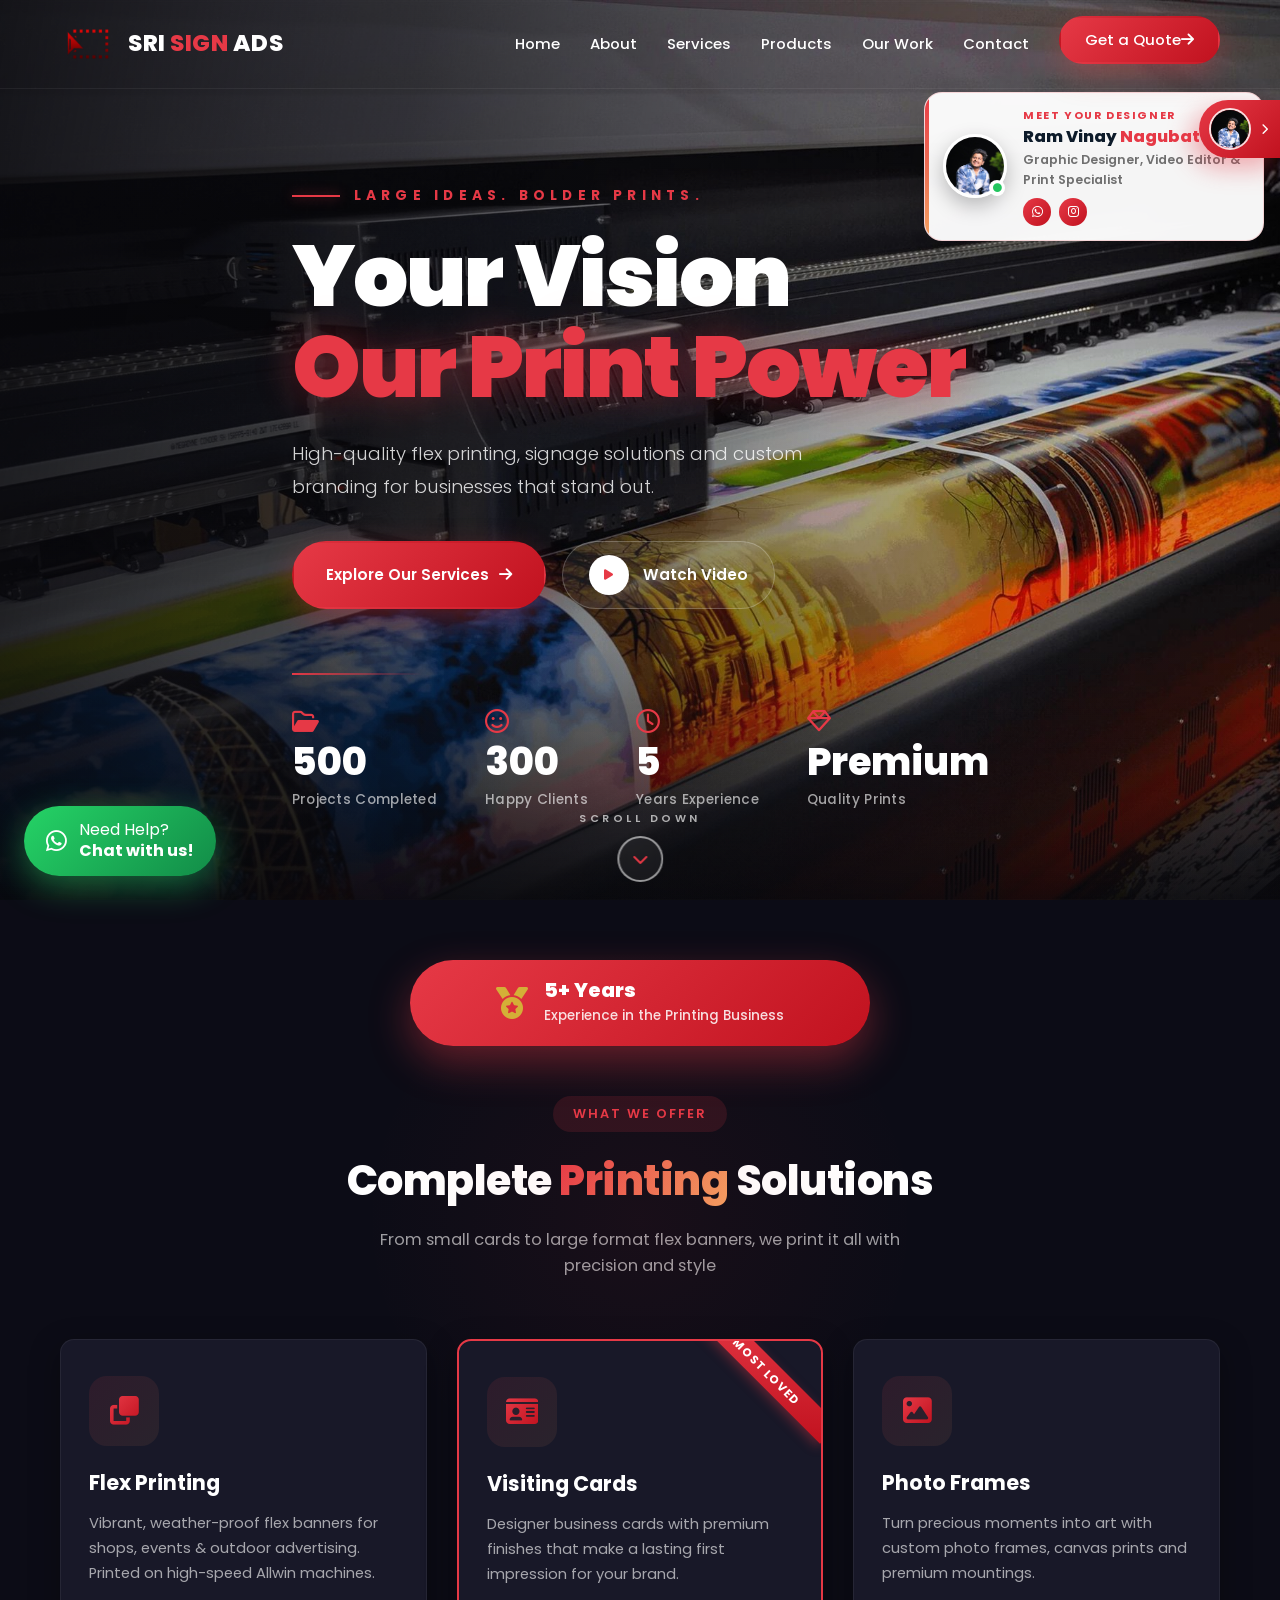
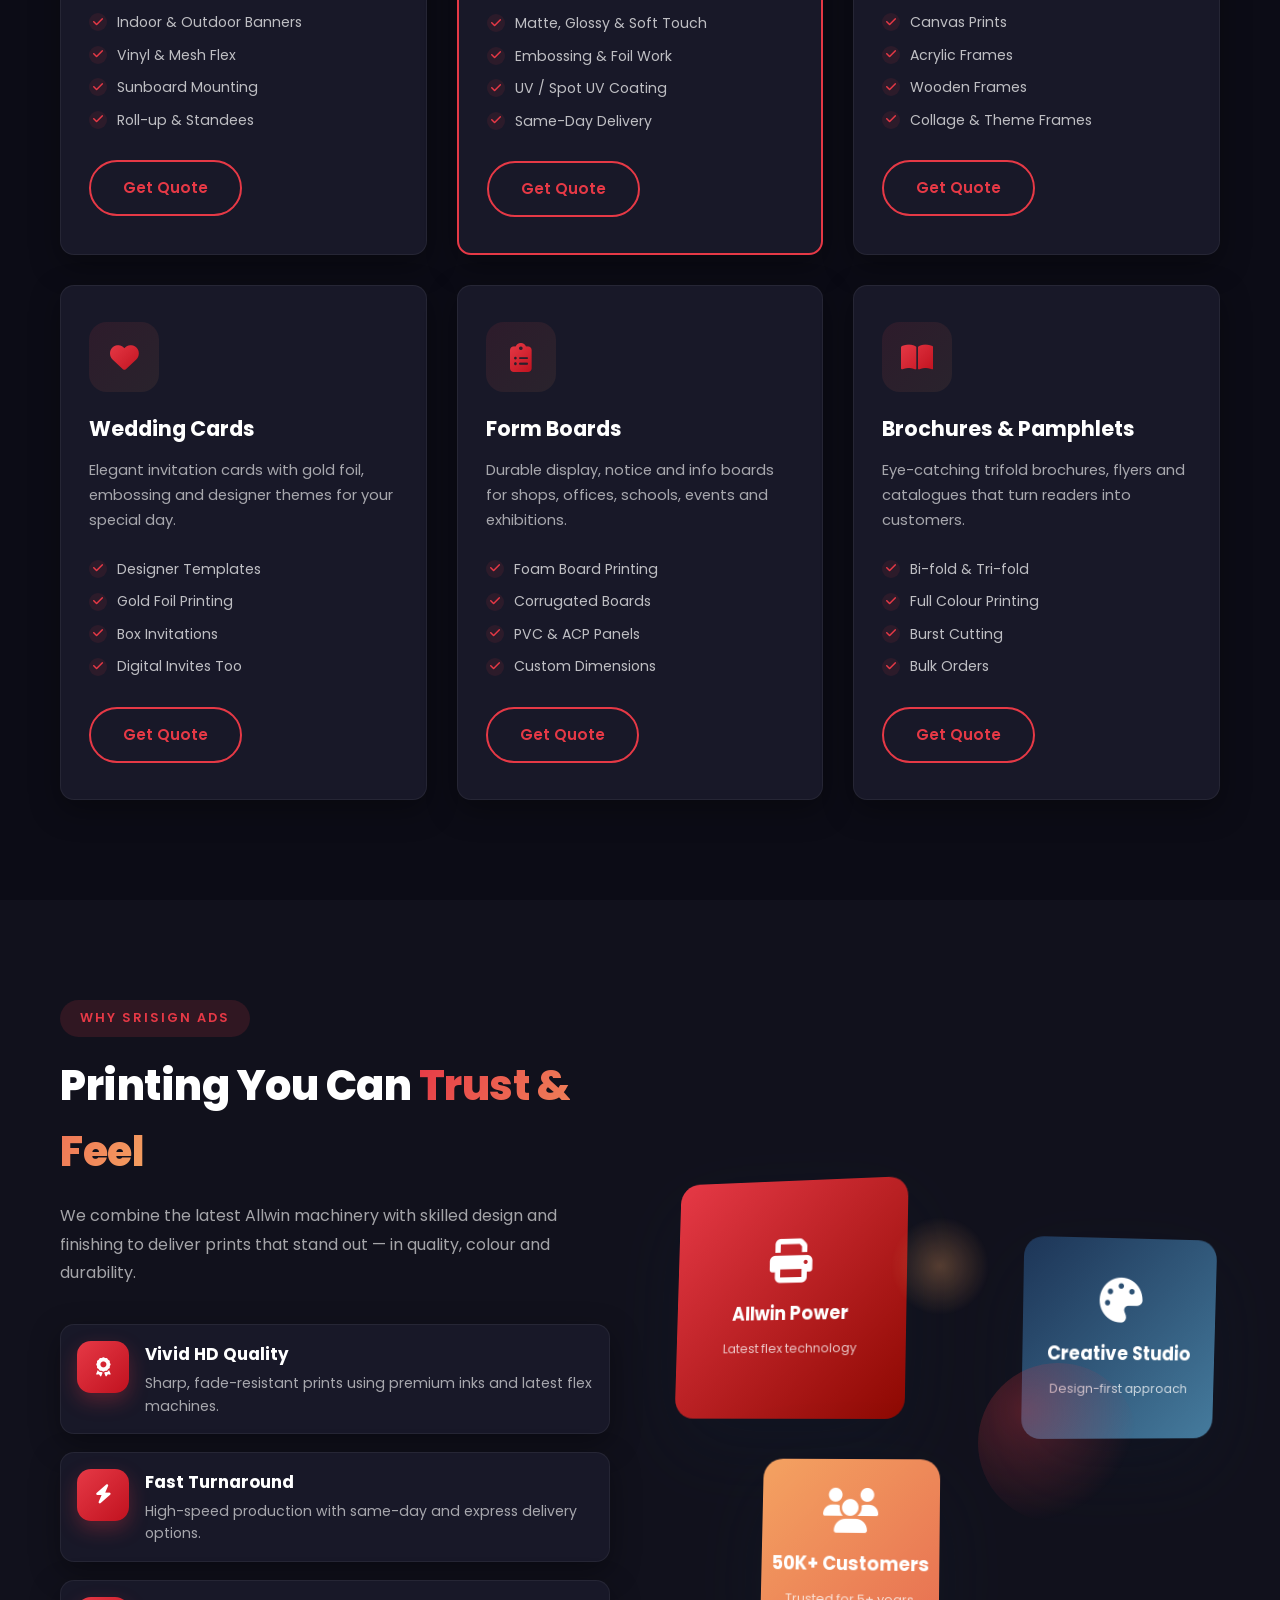
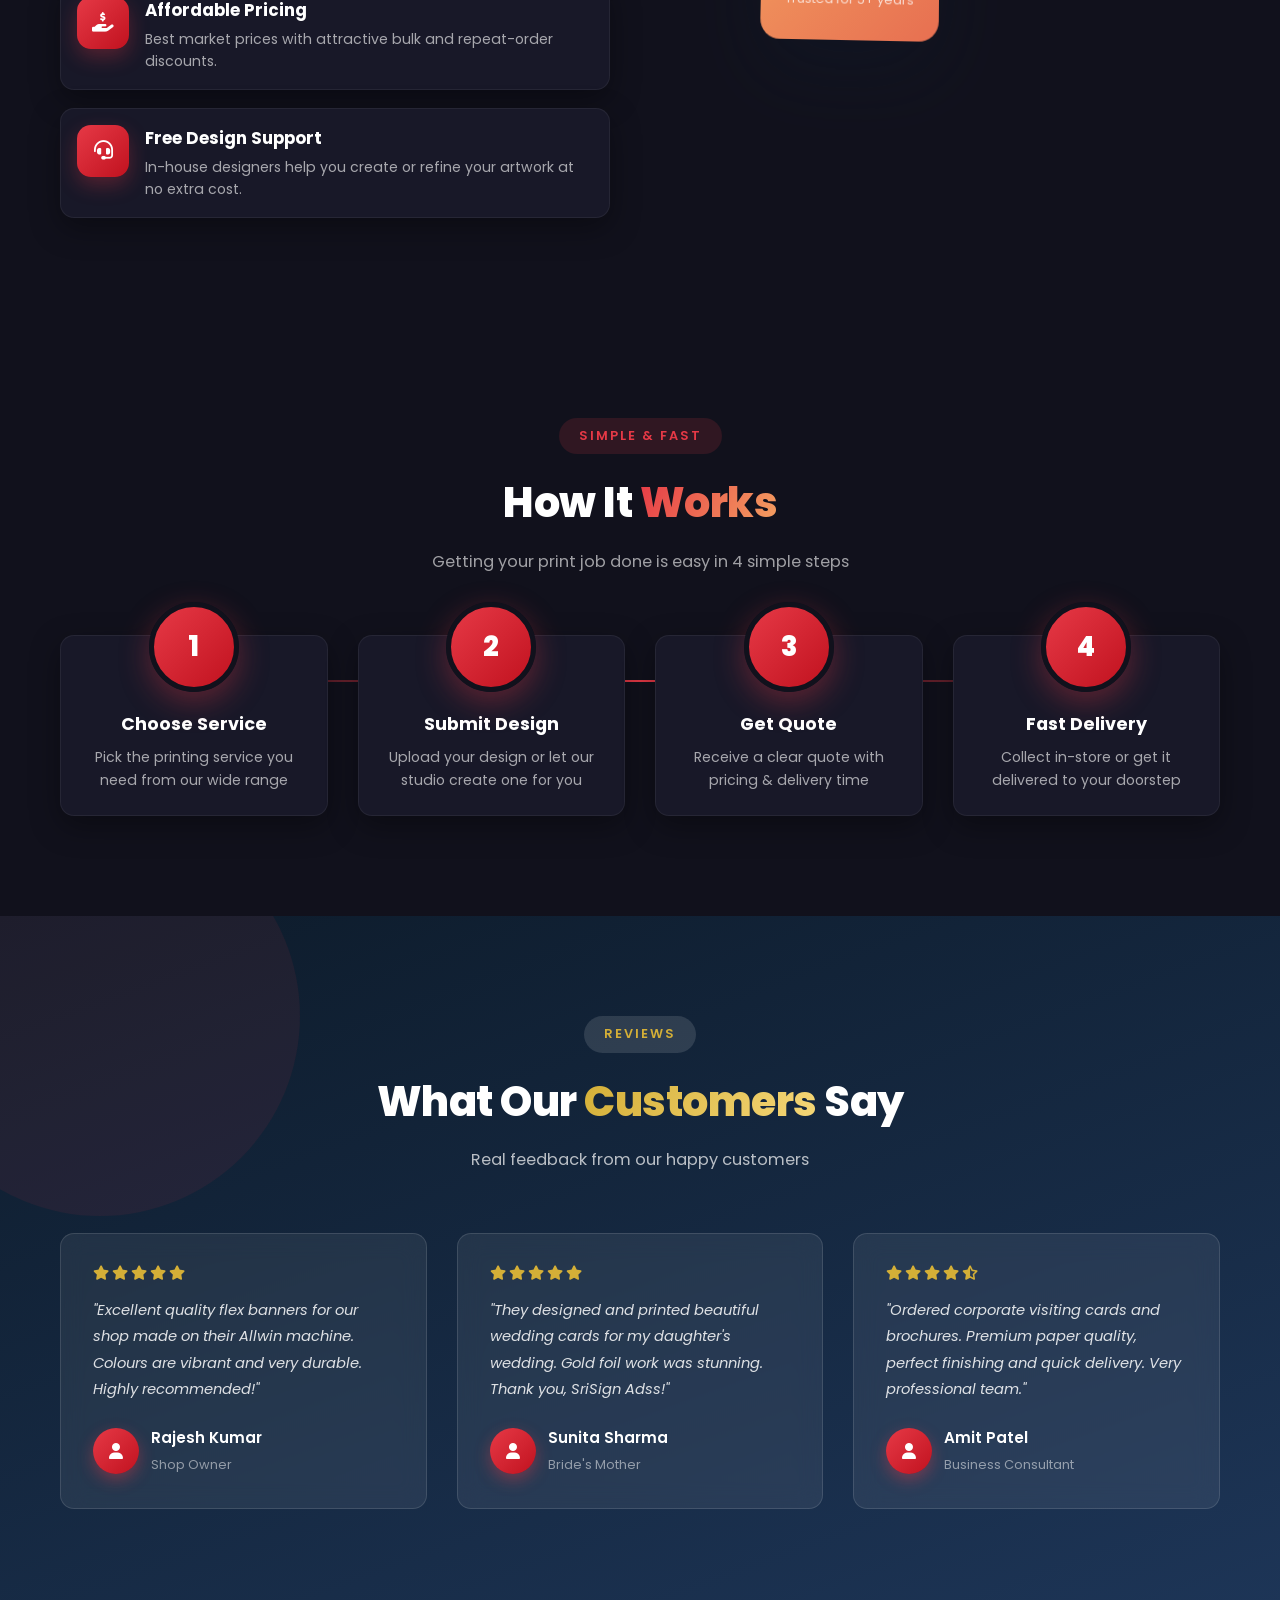
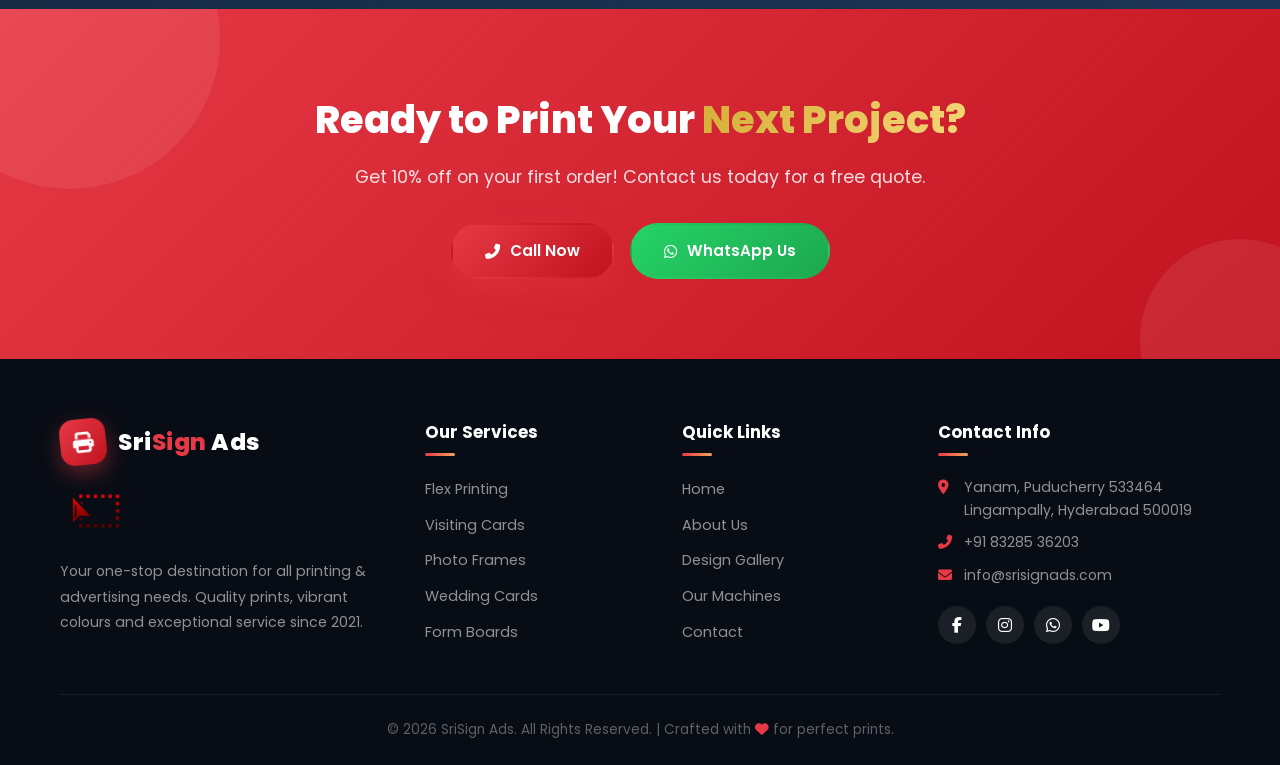
==== commit 567ce2e1: "Scroll indicator: text above arrow" ====
--- a/index.html
+++ b/index.html
@@ -92,8 +92,8 @@
             </div>
         </div>
         <a href="#services" class="scroll-indicator" aria-label="Scroll down">
+            <span class="scroll-text">SCROLL DOWN</span>
             <span class="scroll-arrow"><i class="fas fa-chevron-down"></i></span>
-            <span class="scroll-text">SCROLL DOWN</span>
         </a>
     </section>
 
--- a/style.css
+++ b/style.css
@@ -572,7 +572,7 @@
 /* Scroll indicator */
 .scroll-indicator {
     position: absolute;
-    bottom: 26px;
+    bottom: 18px;
     left: 50%;
     transform: translateX(-50%);
     z-index: 3;
@@ -2738,7 +2738,7 @@
     .hero-title { font-size: 2.5rem; letter-spacing: -1px; }
     .hero-stats { gap: 32px; flex-direction: row; flex-wrap: wrap; }
     .stat h3 { font-size: 2rem; }
-    .scroll-indicator { bottom: 16px; }
+    .scroll-indicator { bottom: 10px; }
     .scroll-arrow { width: 38px; height: 38px; }
     .whatsapp-float { padding: 12px 18px; border-radius: 50px; }
     .whatsapp-float-text { font-size: 0.85rem; }
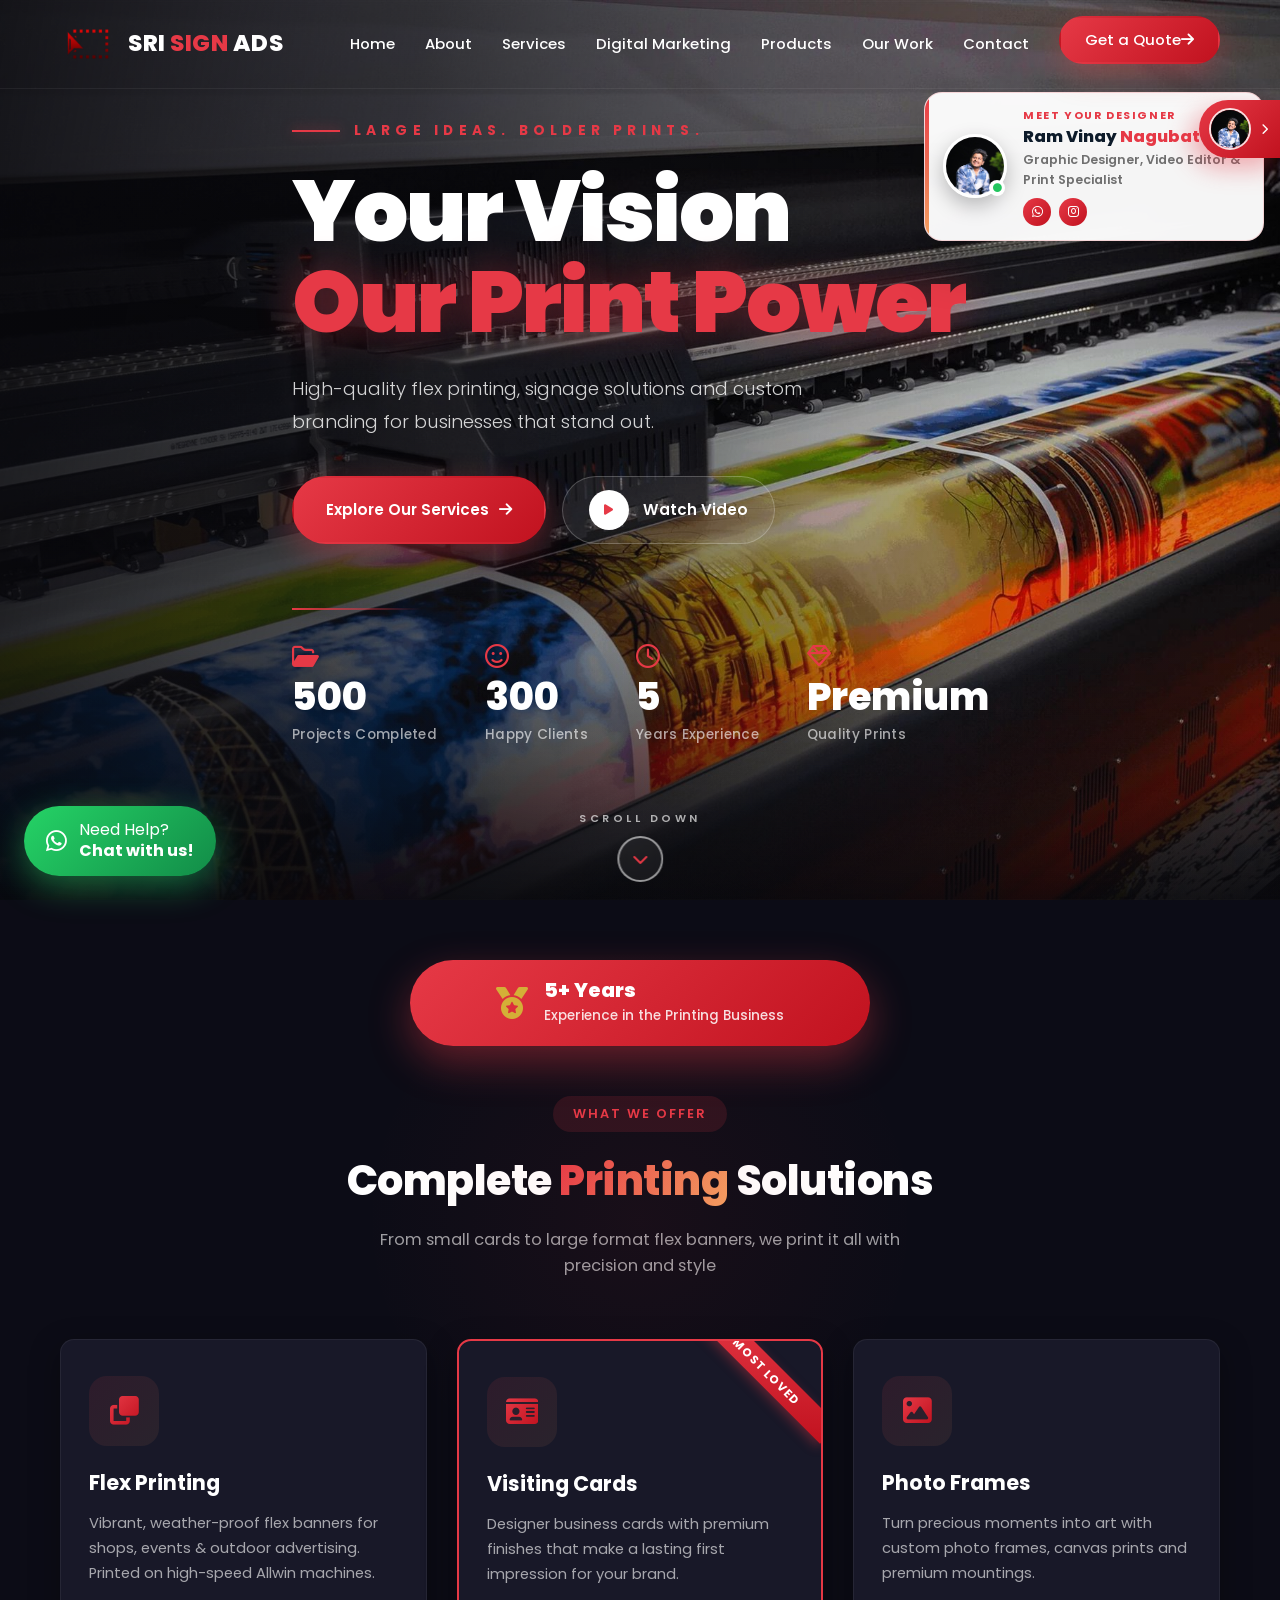
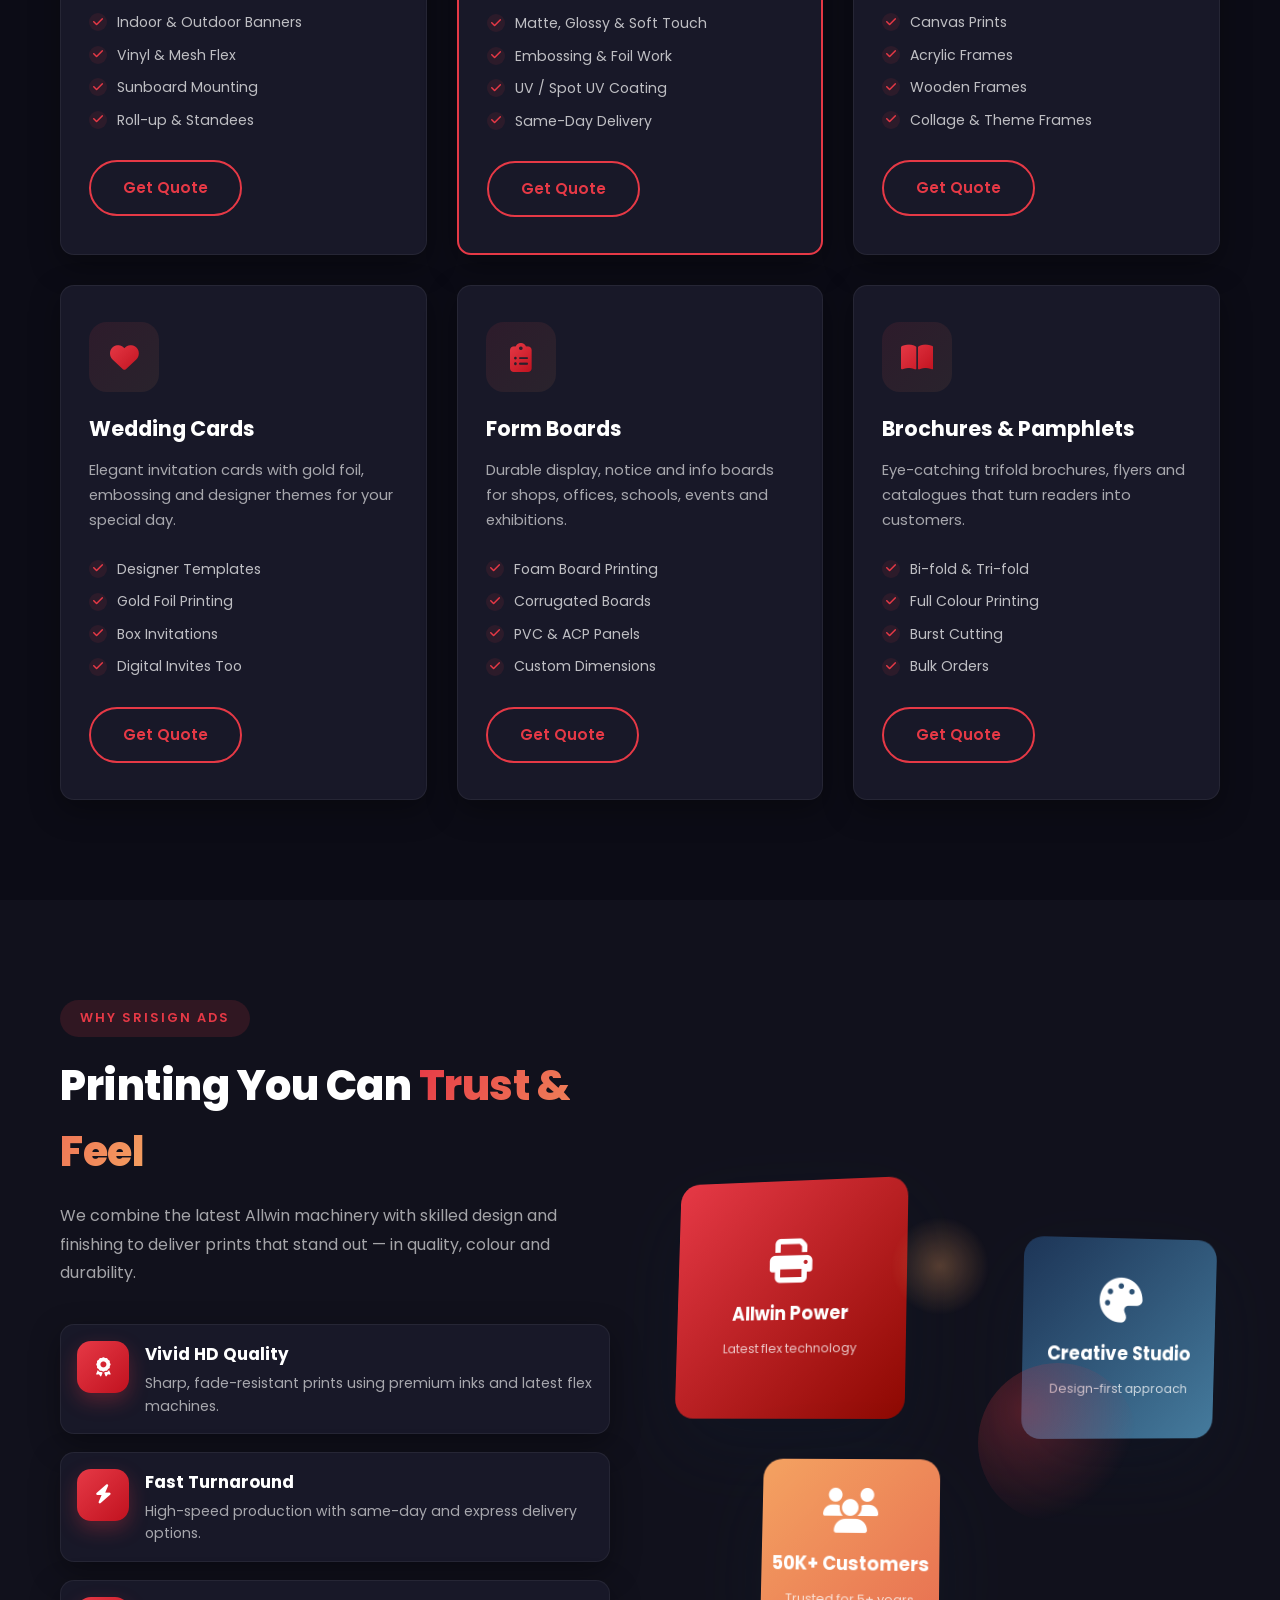
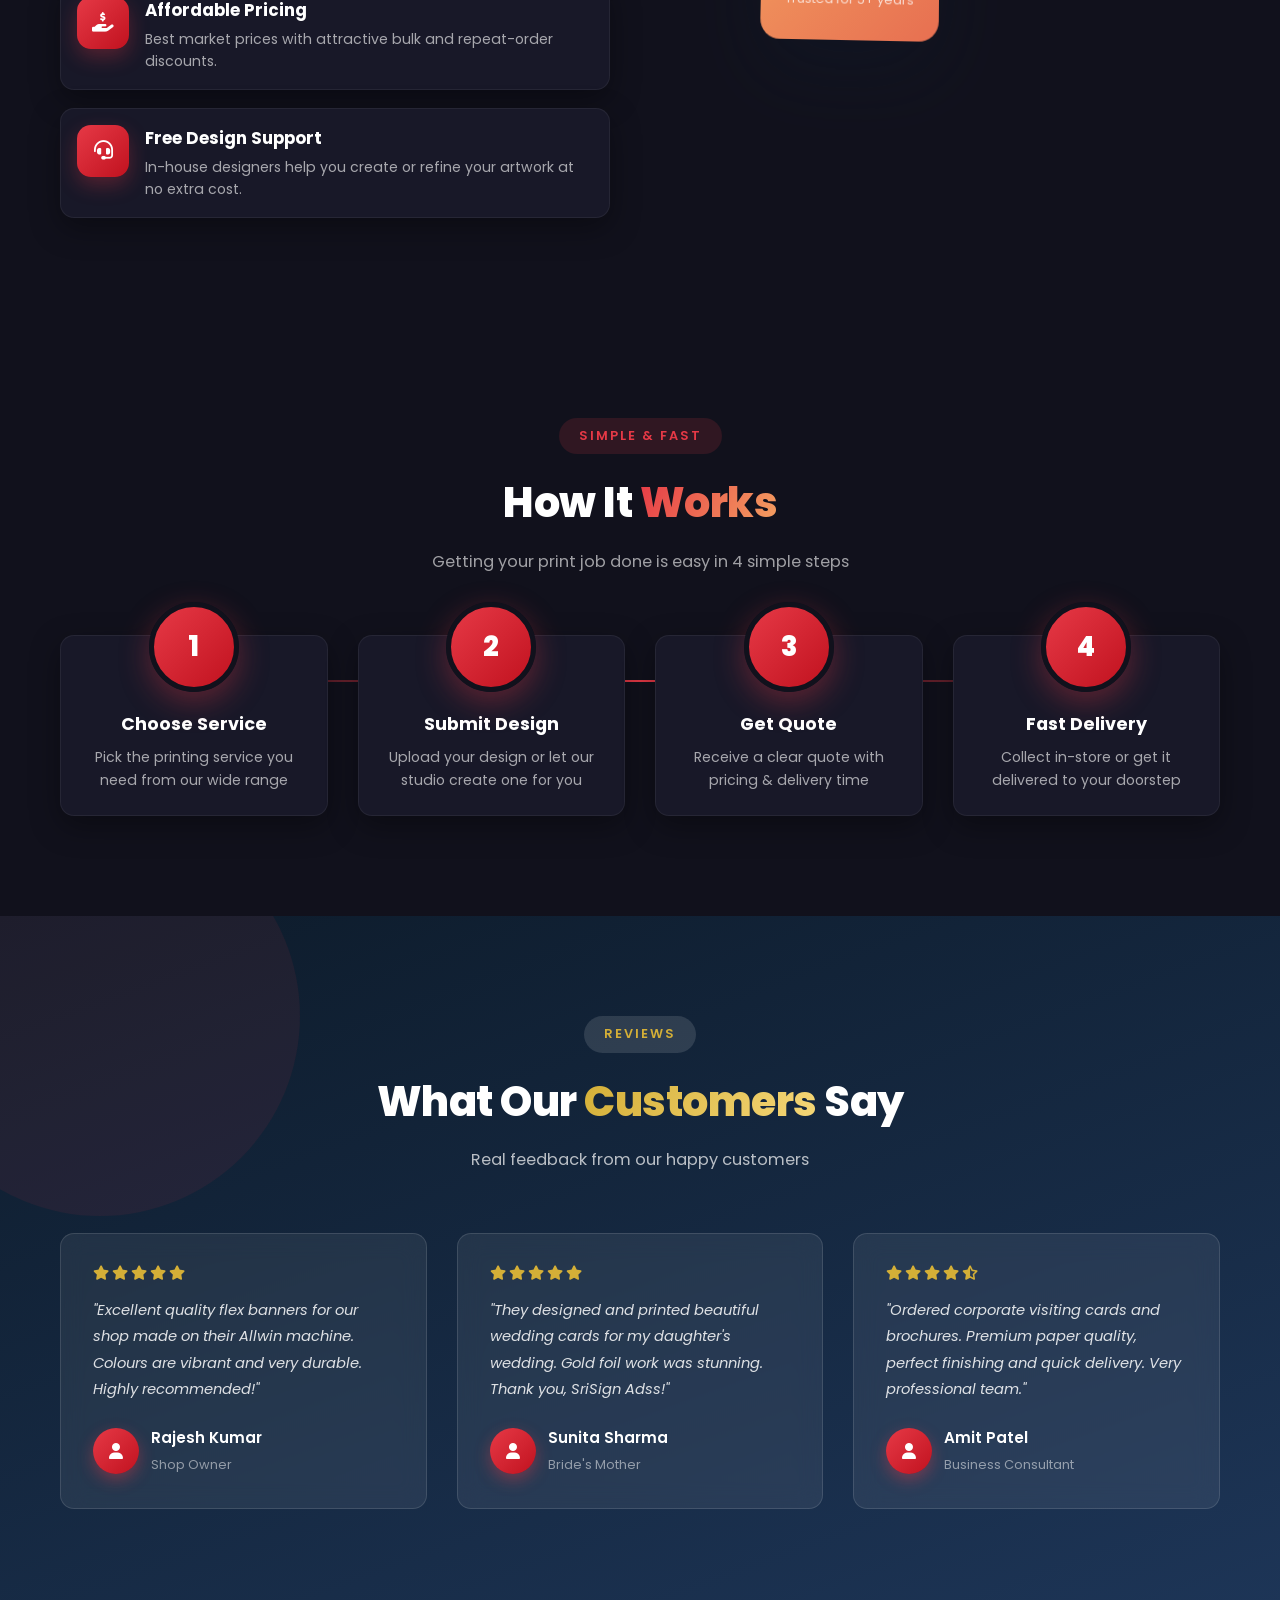
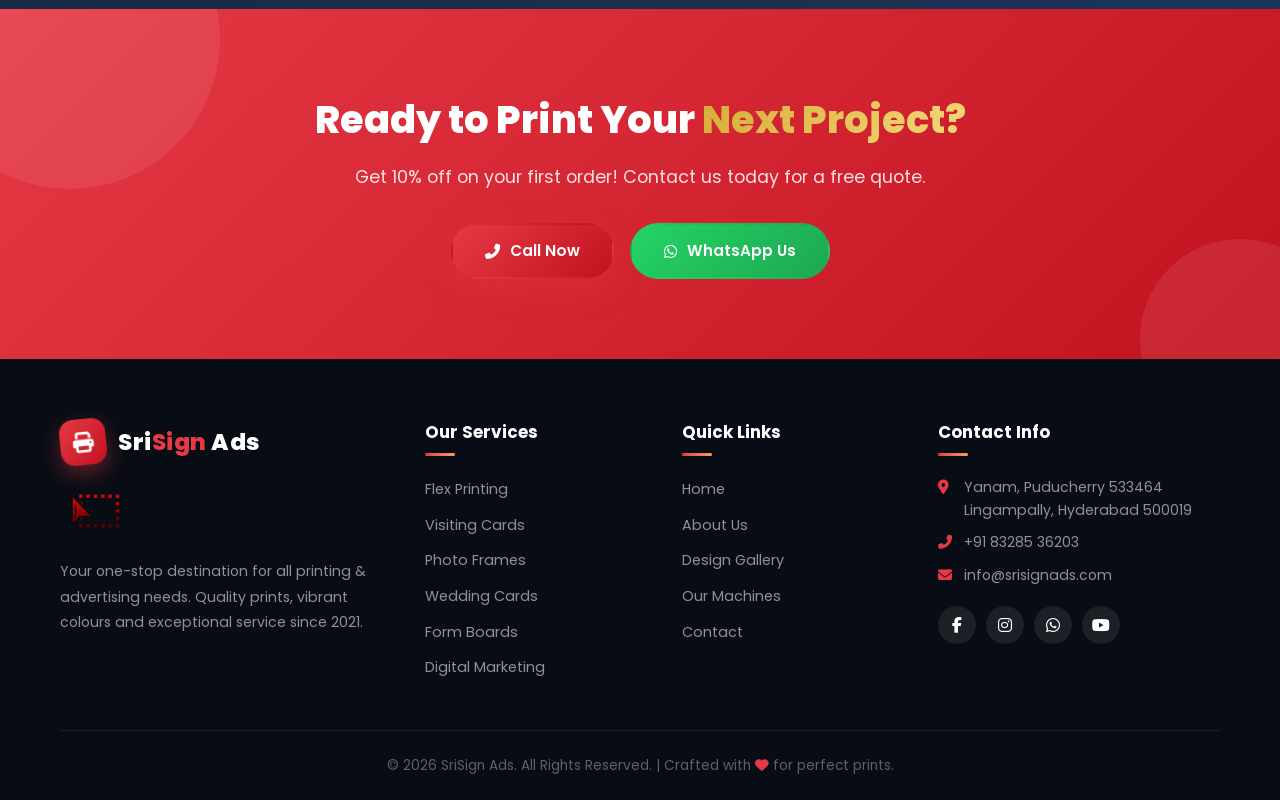
==== commit 15963008: "Add separate Digital Marketing page (SEO, Content Creation, Meta Ads, Google Ads, Website Design)" ====
--- a/index.html
+++ b/index.html
@@ -26,6 +26,7 @@
                 <li><a href="index.html">Home</a></li>
                 <li><a href="about.html">About</a></li>
                 <li><a href="services.html">Services</a></li>
+                <li><a href="digital-marketing.html">Digital Marketing</a></li>
                 <li><a href="products.html">Products</a></li>
                 <li><a href="our-work.html">Our Work</a></li>
                 <li><a href="contact.html">Contact</a></li>
@@ -390,6 +391,7 @@
                         <li><a href="services.html">Photo Frames</a></li>
                         <li><a href="services.html">Wedding Cards</a></li>
                         <li><a href="services.html">Form Boards</a></li>
+                        <li><a href="digital-marketing.html">Digital Marketing</a></li>
                     </ul>
                 </div>
                 <div class="footer-col">
--- a/style.css
+++ b/style.css
@@ -408,6 +408,7 @@
     position: relative;
     z-index: 2;
     padding-top: 90px;
+    padding-bottom: 130px;
 }
 
 .hero-eyebrow {
@@ -2756,4 +2757,21 @@
     .scroll-indicator { display: none; }
     .whatsapp-float-text span,
     .whatsapp-float-text strong { font-size: 0.78rem; }
+}
+
+/* Digital Marketing page grid */
+.dm-grid {
+    display: grid;
+    grid-template-columns: repeat(auto-fit, minmax(280px, 1fr));
+    gap: 26px;
+    position: relative;
+    z-index: 2;
+}
+
+.dm-extra-link {
+    display: flex;
+    justify-content: center;
+    margin-top: 40px;
+    position: relative;
+    z-index: 2;
 }
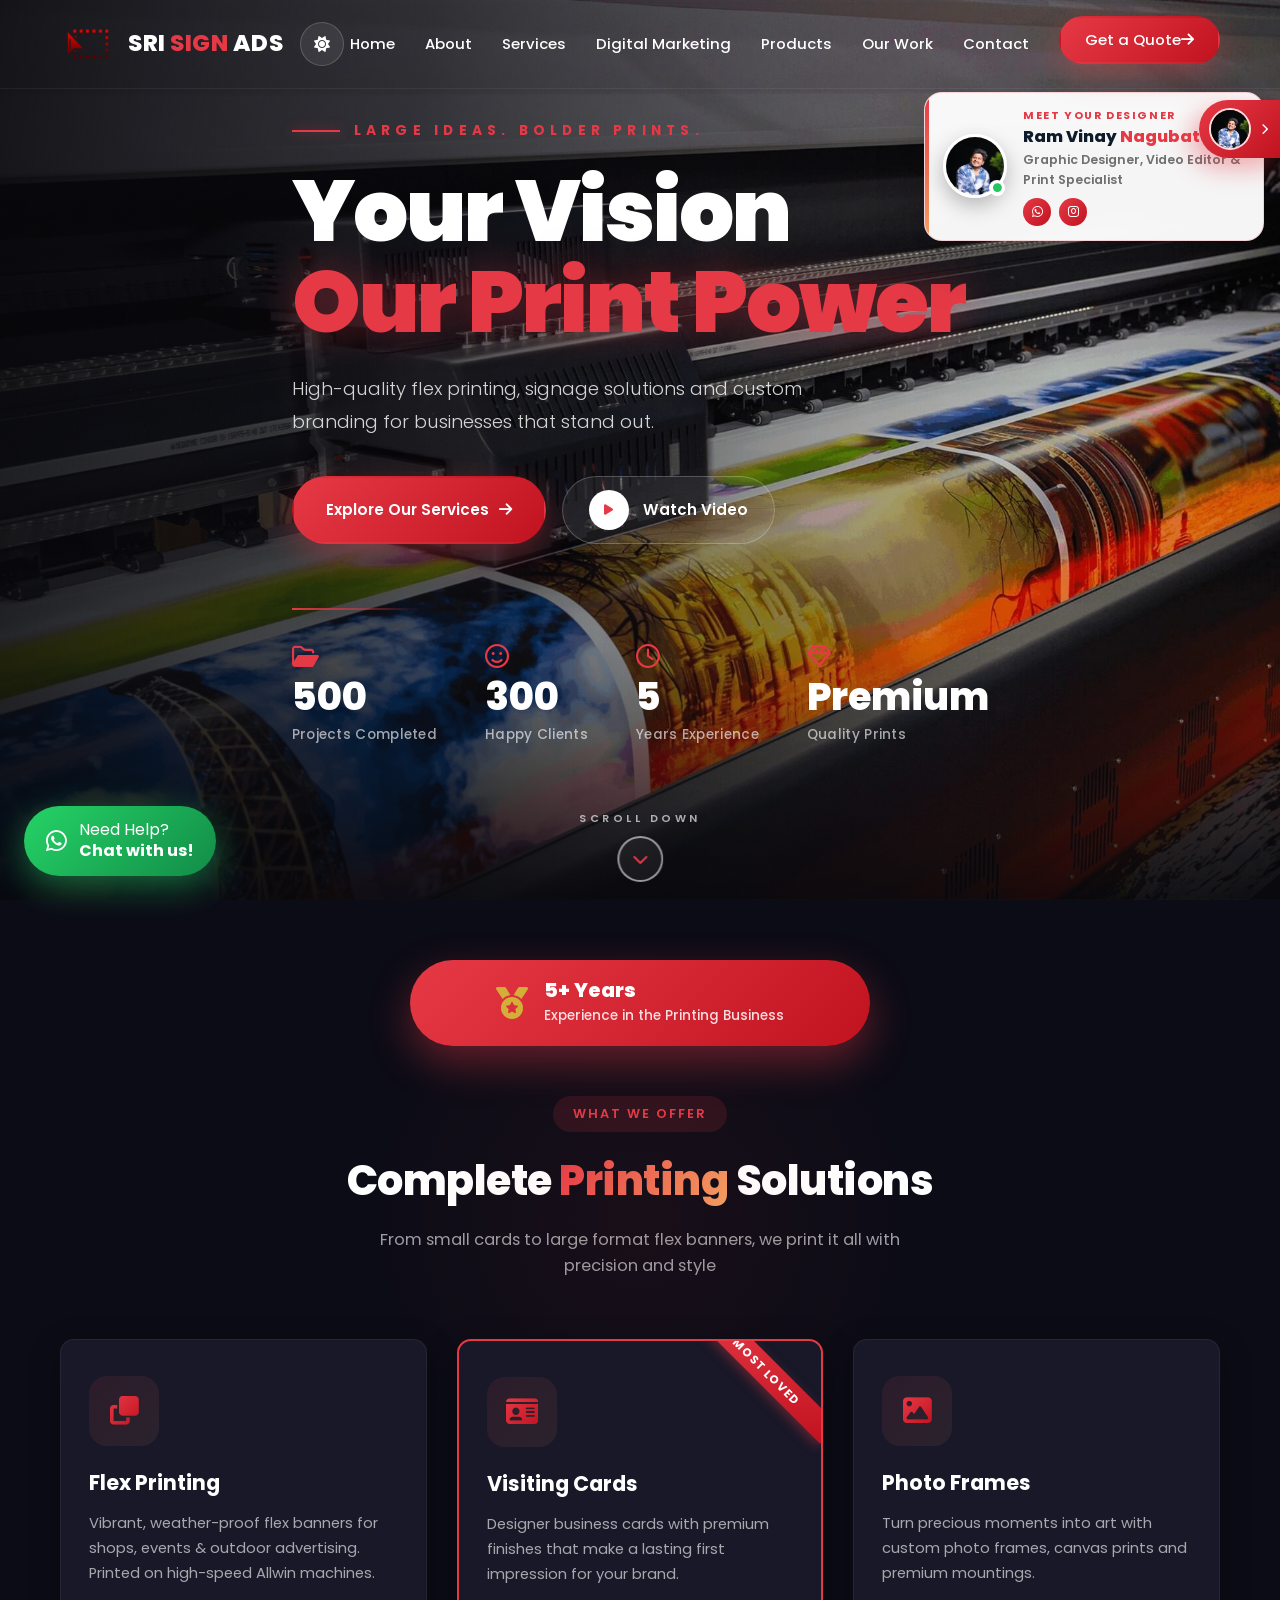
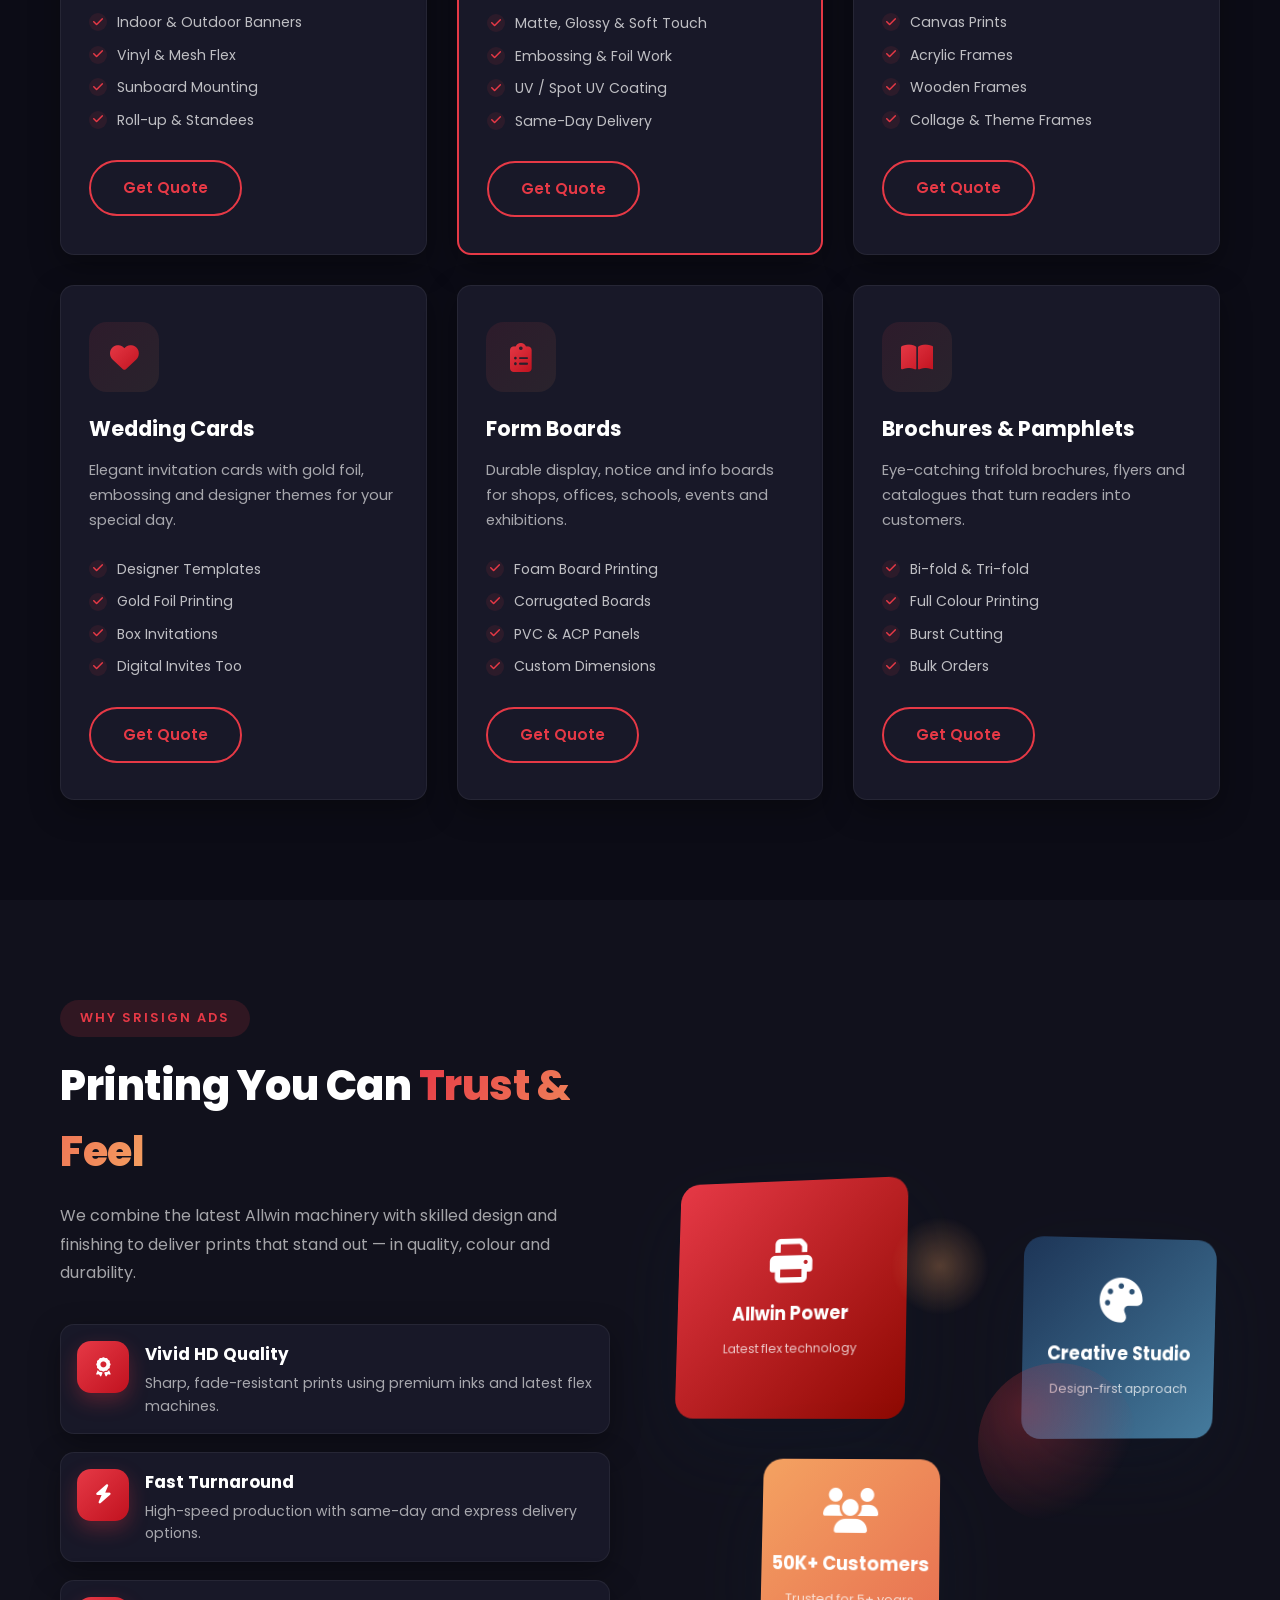
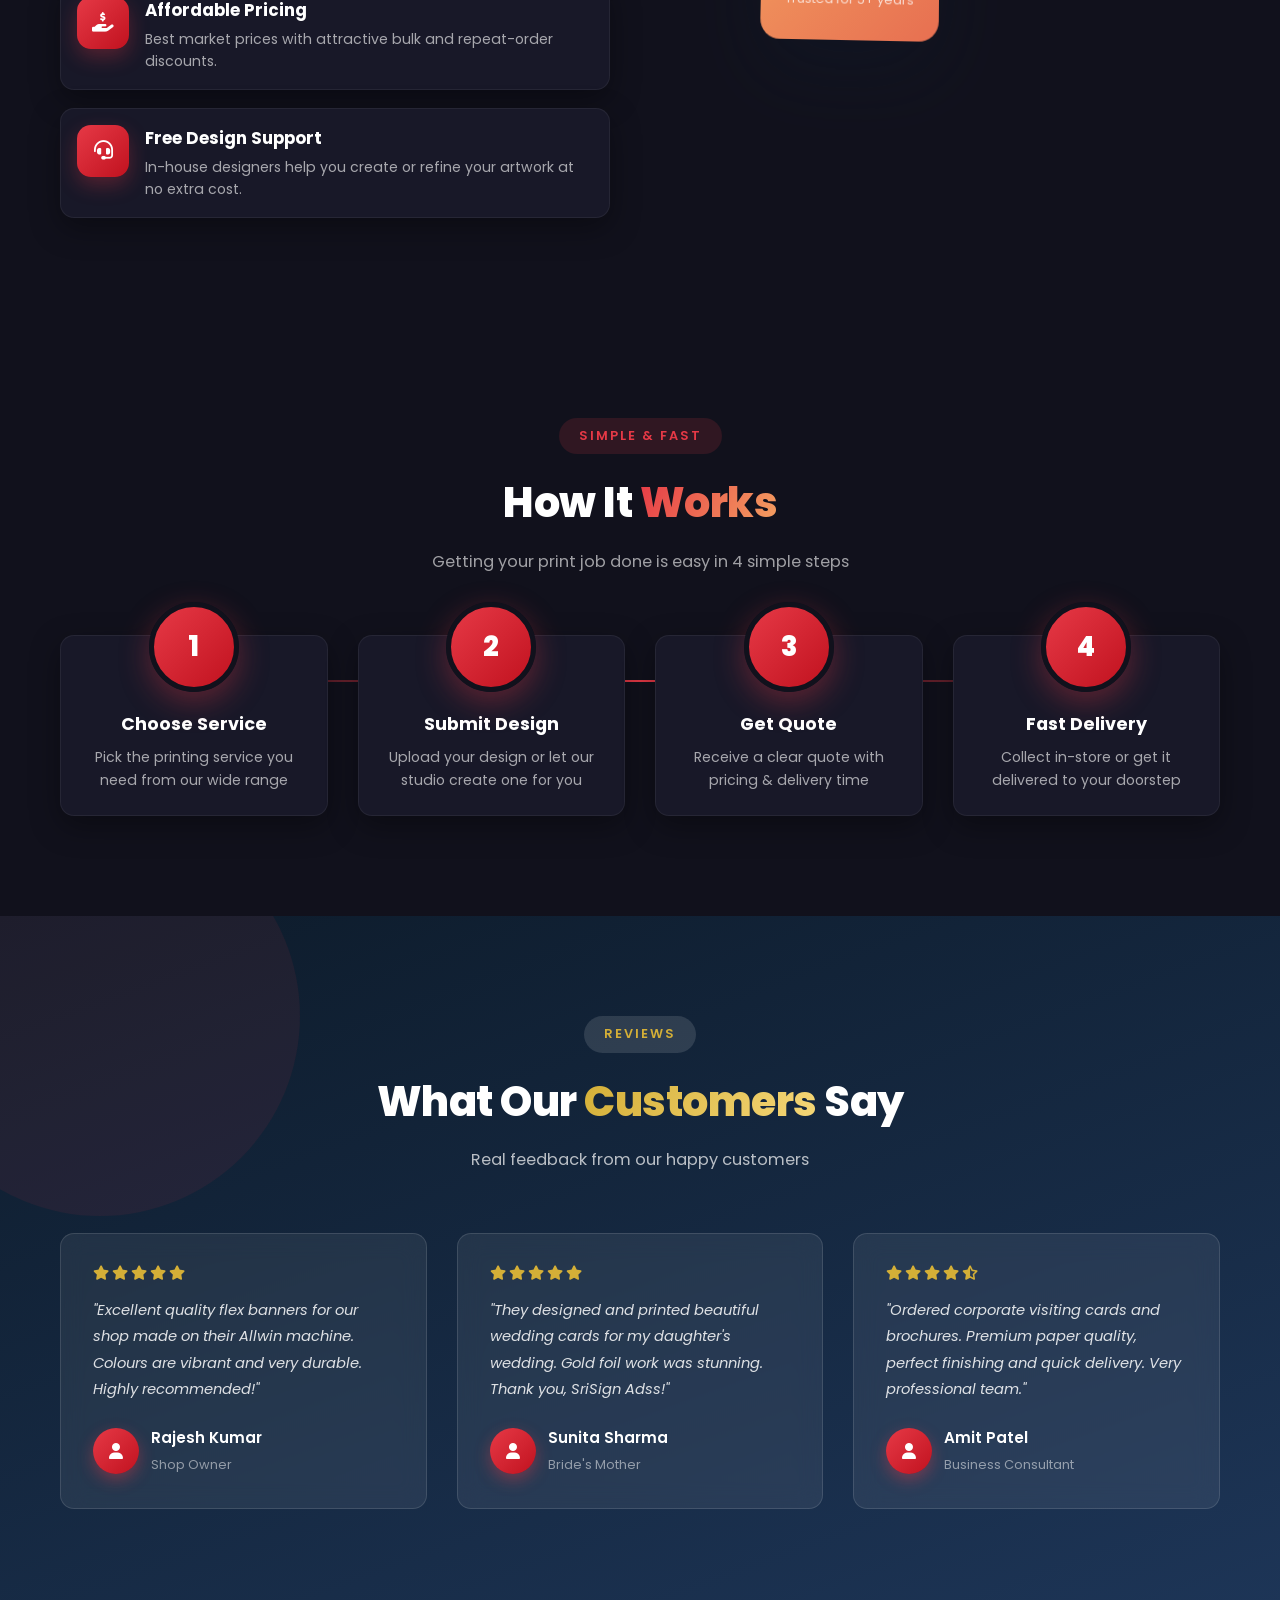
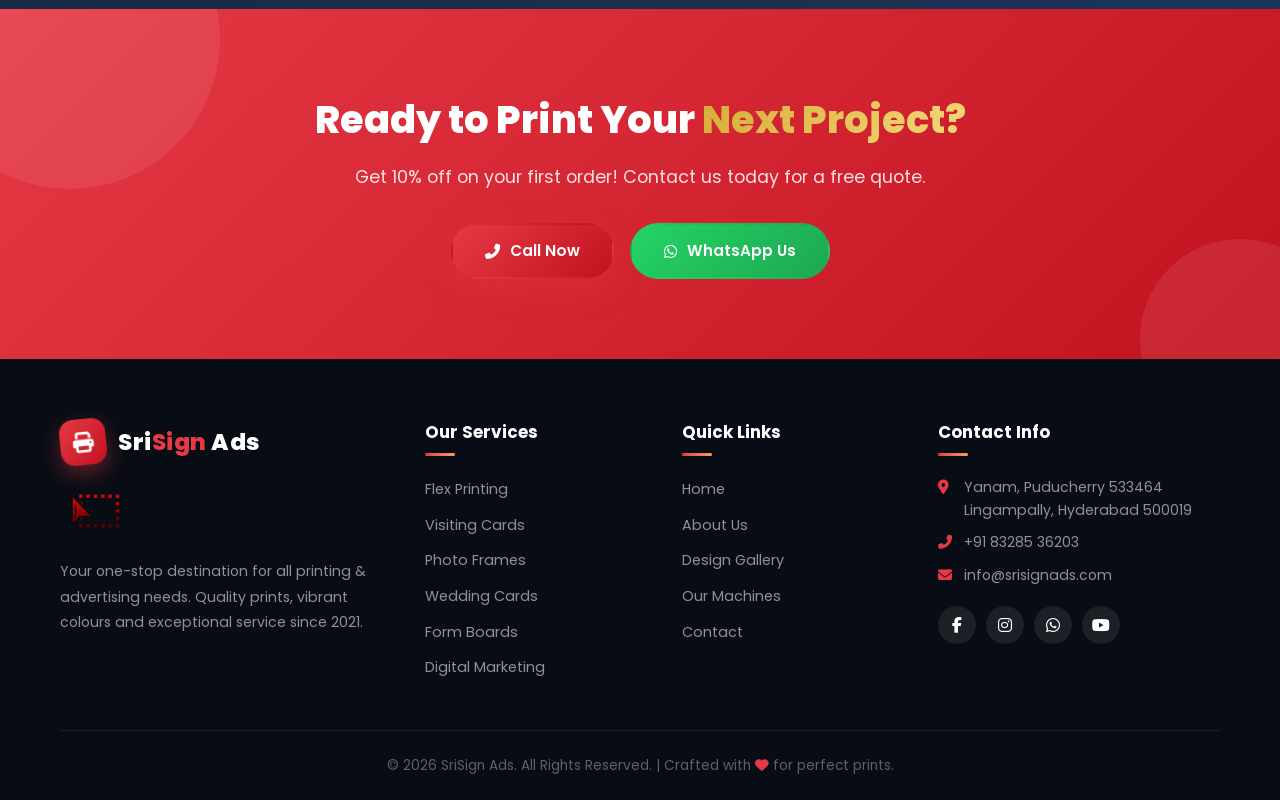
==== commit edd8e1e7: "Add light/dark theme toggle + third-party (Unsplash) gallery images" ====
--- a/index.html
+++ b/index.html
@@ -9,6 +9,7 @@
     <link rel="preconnect" href="https://fonts.gstatic.com" crossorigin>
     <link href="https://fonts.googleapis.com/css2?family=Poppins:wght@300;400;500;600;700;800;900&display=swap" rel="stylesheet">
     <link rel="stylesheet" href="https://cdnjs.cloudflare.com/ajax/libs/font-awesome/6.4.0/css/all.min.css">
+    <script>document.documentElement.setAttribute('data-theme', (localStorage.getItem('srisign-theme') || 'dark'));</script>
 </head>
 <body>
 
@@ -19,6 +20,9 @@
                 <img src="images/logo-new.png" alt="SRI SIGN ADS Logo" class="logo-img">
                 <span class="logo-text">SRI<span> SIGN</span> ADS</span>
             </a>
+            <button class="theme-toggle" id="themeToggle" aria-label="Toggle light or dark theme">
+                <i class="fas fa-sun"></i>
+            </button>
             <button class="nav-toggle" id="navToggle" aria-label="Menu">
                 <i class="fas fa-bars"></i>
             </button>
--- a/style.css
+++ b/style.css
@@ -2774,4 +2774,192 @@
     margin-top: 40px;
     position: relative;
     z-index: 2;
+}
+
+/* ==========================================================
+   THEME TOGGLE BUTTON
+   ========================================================== */
+.theme-toggle {
+    margin-left: auto;
+    margin-right: 6px;
+    background: rgba(255, 255, 255, 0.08);
+    border: 1px solid rgba(255, 255, 255, 0.18);
+    color: var(--white);
+    width: 44px;
+    height: 44px;
+    border-radius: 50%;
+    display: inline-flex;
+    align-items: center;
+    justify-content: center;
+    cursor: pointer;
+    font-size: 1rem;
+    transition: var(--transition);
+    z-index: 1001;
+    flex-shrink: 0;
+}
+.theme-toggle:hover {
+    background: var(--primary);
+    border-color: var(--primary);
+    transform: rotate(20deg) scale(1.05);
+}
+
+/* ==========================================================
+   LIGHT THEME — html[data-theme="light"]
+   ========================================================== */
+html[data-theme="light"] body { background: #f5f7fb; color: #333; }
+
+/* Navbar (light) */
+html[data-theme="light"] .navbar {
+    background: rgba(255, 255, 255, 0.96);
+    border-bottom: 1px solid rgba(0, 0, 0, 0.06);
+}
+html[data-theme="light"] .navbar .logo-text,
+html[data-theme="light"] .navbar .nav-links a:not(.btn-nav),
+html[data-theme="light"] .navbar .nav-toggle,
+html[data-theme="light"] .navbar.scrolled .logo-text,
+html[data-theme="light"] .navbar.scrolled .nav-links a:not(.btn-nav),
+html[data-theme="light"] .navbar.scrolled .nav-toggle { color: var(--dark); }
+html[data-theme="light"] .navbar.scrolled { background: rgba(255, 255, 255, 0.98); box-shadow: 0 10px 34px rgba(0, 0, 0, 0.08); }
+html[data-theme="light"] .theme-toggle { background: #f1f3f9; border-color: rgba(0, 0, 0, 0.12); color: var(--dark); }
+html[data-theme="light"] .theme-toggle:hover { background: var(--primary); border-color: var(--primary); color: var(--white); }
+
+/* Section surfaces (light) */
+html[data-theme="light"] .services,
+html[data-theme="light"] .portfolio                            { background: #ffffff; }
+html[data-theme="light"] .products,
+html[data-theme="light"] .why-us,
+html[data-theme="light"] .process,
+html[data-theme="light"] .contact                               { background: #f5f7fb; }
+html[data-theme="light"] .founder-section    { background: linear-gradient(135deg, rgba(230, 57, 70, 0.04), rgba(255, 109, 0, 0.03)); }
+
+/* Dark gradient sections -> light */
+html[data-theme="light"] .digital-services,
+html[data-theme="light"] .testimonials       { background: linear-gradient(160deg, #ffffff 0%, #eef1f7 100%); }
+html[data-theme="light"] .machines           { background: linear-gradient(160deg, #f5f7fb 0%, #e6eaf2 100%); }
+
+/* Cards / surfaces (light) */
+html[data-theme="light"] .service-card,
+html[data-theme="light"] .product-item,
+html[data-theme="light"] .design-card,
+html[data-theme="light"] .feature-item,
+html[data-theme="light"] .founder-card,
+html[data-theme="light"] .process-step,
+html[data-theme="light"] .contact-form,
+html[data-theme="light"] .digital-card,
+html[data-theme="light"] .dstrip-item,
+html[data-theme="light"] .testimonial-card,
+html[data-theme="light"] .machine-showcase {
+    background: #ffffff;
+    border-color: rgba(0, 0, 0, 0.08);
+    box-shadow: 0 10px 30px rgba(13, 27, 42, 0.08);
+}
+html[data-theme="light"] .service-card:hover,
+html[data-theme="light"] .design-card:hover,
+html[data-theme="light"] .feature-item:hover,
+html[data-theme="light"] .product-item:hover,
+html[data-theme="light"] .digital-card:hover,
+html[data-theme="light"] .testimonial-card:hover,
+html[data-theme="light"] .machine-showcase:hover,
+html[data-theme="light"] .contact-form:hover {
+    background: #ffffff;
+    border-color: rgba(230, 57, 70, 0.3);
+}
+html[data-theme="light"] .product-item:hover { background: #ffffff; }
+
+/* Headings (light) */
+html[data-theme="light"] .section-header h2,
+html[data-theme="light"] .digital-services .section-header h2,
+html[data-theme="light"] .machines .section-header h2,
+html[data-theme="light"] .testimonials .section-header h2,
+html[data-theme="light"] .service-card h3,
+html[data-theme="light"] .product-item h3,
+html[data-theme="light"] .process-step h4,
+html[data-theme="light"] .feature-item h4,
+html[data-theme="light"] .founder-info h3,
+html[data-theme="light"] .samples-heading h3,
+html[data-theme="light"] .why-us-content h2,
+html[data-theme="light"] .digital-card h3,
+html[data-theme="light"] .machine-caption h3,
+html[data-theme="light"] .testimonial-author h4 { color: var(--dark); }
+
+/* Body text (light) */
+html[data-theme="light"] .section-header p,
+html[data-theme="light"] .digital-services .section-header p,
+html[data-theme="light"] .machines .section-header p,
+html[data-theme="light"] .testimonials .section-header p,
+html[data-theme="light"] .service-card > p,
+html[data-theme="light"] .product-item p,
+html[data-theme="light"] .process-step p,
+html[data-theme="light"] .feature-item p,
+html[data-theme="light"] .founder-info p,
+html[data-theme="light"] .why-us-desc,
+html[data-theme="light"] .digital-card > p,
+html[data-theme="light"] .samples-heading p,
+html[data-theme="light"] .machine-caption p,
+html[data-theme="light"] .testimonial-card > p,
+html[data-theme="light"] .testimonial-author span { color: var(--gray); }
+
+/* Lists (light) */
+html[data-theme="light"] .service-features li,
+html[data-theme="light"] .digital-features li,
+html[data-theme="light"] .machine-caption ul li,
+html[data-theme="light"] .dstrip-item { color: #444; }
+
+/* Component tweaks (light) */
+html[data-theme="light"] .digital-icon { border-color: rgba(0, 0, 0, 0.1); }
+html[data-theme="light"] .process-step .step-number { border-color: #ffffff; }
+html[data-theme="light"] .samples-block { border-color: rgba(0, 0, 0, 0.12); }
+html[data-theme="light"] .portfolio-note { background: linear-gradient(135deg, rgba(230, 57, 70, 0.05), rgba(244, 162, 97, 0.05)); border-color: rgba(230, 57, 70, 0.25); }
+html[data-theme="light"] .portfolio-note p { color: var(--secondary); }
+html[data-theme="light"] .founder-section .founder-card { border-color: rgba(0, 0, 0, 0.08); }
+
+/* Contact info card (light) */
+html[data-theme="light"] .contact-info {
+    background: linear-gradient(160deg, #ffffff 0%, #eef1f7 100%);
+    border: 1px solid rgba(0, 0, 0, 0.08);
+    color: var(--dark);
+}
+html[data-theme="light"] .contact-info h3,
+html[data-theme="light"] .info-item h4 { color: var(--dark); }
+html[data-theme="light"] .contact-info > p,
+html[data-theme="light"] .info-item p { color: var(--gray); }
+html[data-theme="light"] .contact-info .info-item i,
+html[data-theme="light"] .contact-info .social-links a { background: #eef1f7; color: var(--primary); }
+html[data-theme="light"] .contact-info .social-links a:hover { background: linear-gradient(135deg, var(--primary), var(--primary-dark)); color: var(--white); }
+
+/* Form fields (light) */
+html[data-theme="light"] .form-group label { color: var(--dark); }
+html[data-theme="light"] .form-group input,
+html[data-theme="light"] .form-group select,
+html[data-theme="light"] .form-group textarea { background: #ffffff; border-color: var(--light-gray); color: #333; }
+
+/* Success message (light) */
+html[data-theme="light"] .success-message { background: linear-gradient(135deg, #d4edda, #c3e6cb); color: #155724; }
+
+/* Footer (light) */
+html[data-theme="light"] .footer { background: #f0f2f7; color: var(--dark); }
+html[data-theme="light"] .footer-grid { border-color: rgba(0, 0, 0, 0.1); }
+html[data-theme="light"] .footer-col > p,
+html[data-theme="light"] .footer-col ul li a,
+html[data-theme="light"] .footer-contact li { color: #5a6270; }
+html[data-theme="light"] .footer-col h4,
+html[data-theme="light"] .footer-logo .logo-text { color: var(--dark); }
+html[data-theme="light"] .footer-social a { background: #e2e6ef; color: var(--dark); }
+html[data-theme="light"] .footer-social a:hover { background: linear-gradient(135deg, var(--primary), var(--primary-dark)); color: var(--white); }
+html[data-theme="light"] .footer-bottom { color: #8a919d; }
+
+/* Smooth theme switch */
+body, .navbar, .service-card, .digital-card, .testimonial-card,
+.product-item, .feature-item, .process-step, .contact-form,
+.footer, .machines, .testimonials, .digital-services { transition: background 0.4s ease, color 0.4s ease, border-color 0.4s ease; }
+
+/* Mobile nav panel (light) */
+@media (max-width: 768px) {
+    html[data-theme="light"] .nav-links {
+        background: rgba(255, 255, 255, 0.99);
+        box-shadow: -10px 0 50px rgba(0, 0, 0, 0.12);
+        border-left: 1px solid rgba(0, 0, 0, 0.06);
+    }
+    html[data-theme="light"] .nav-links a { color: var(--dark) !important; }
+    html[data-theme="light"] .nav-links a:hover { color: var(--primary) !important; }
 }
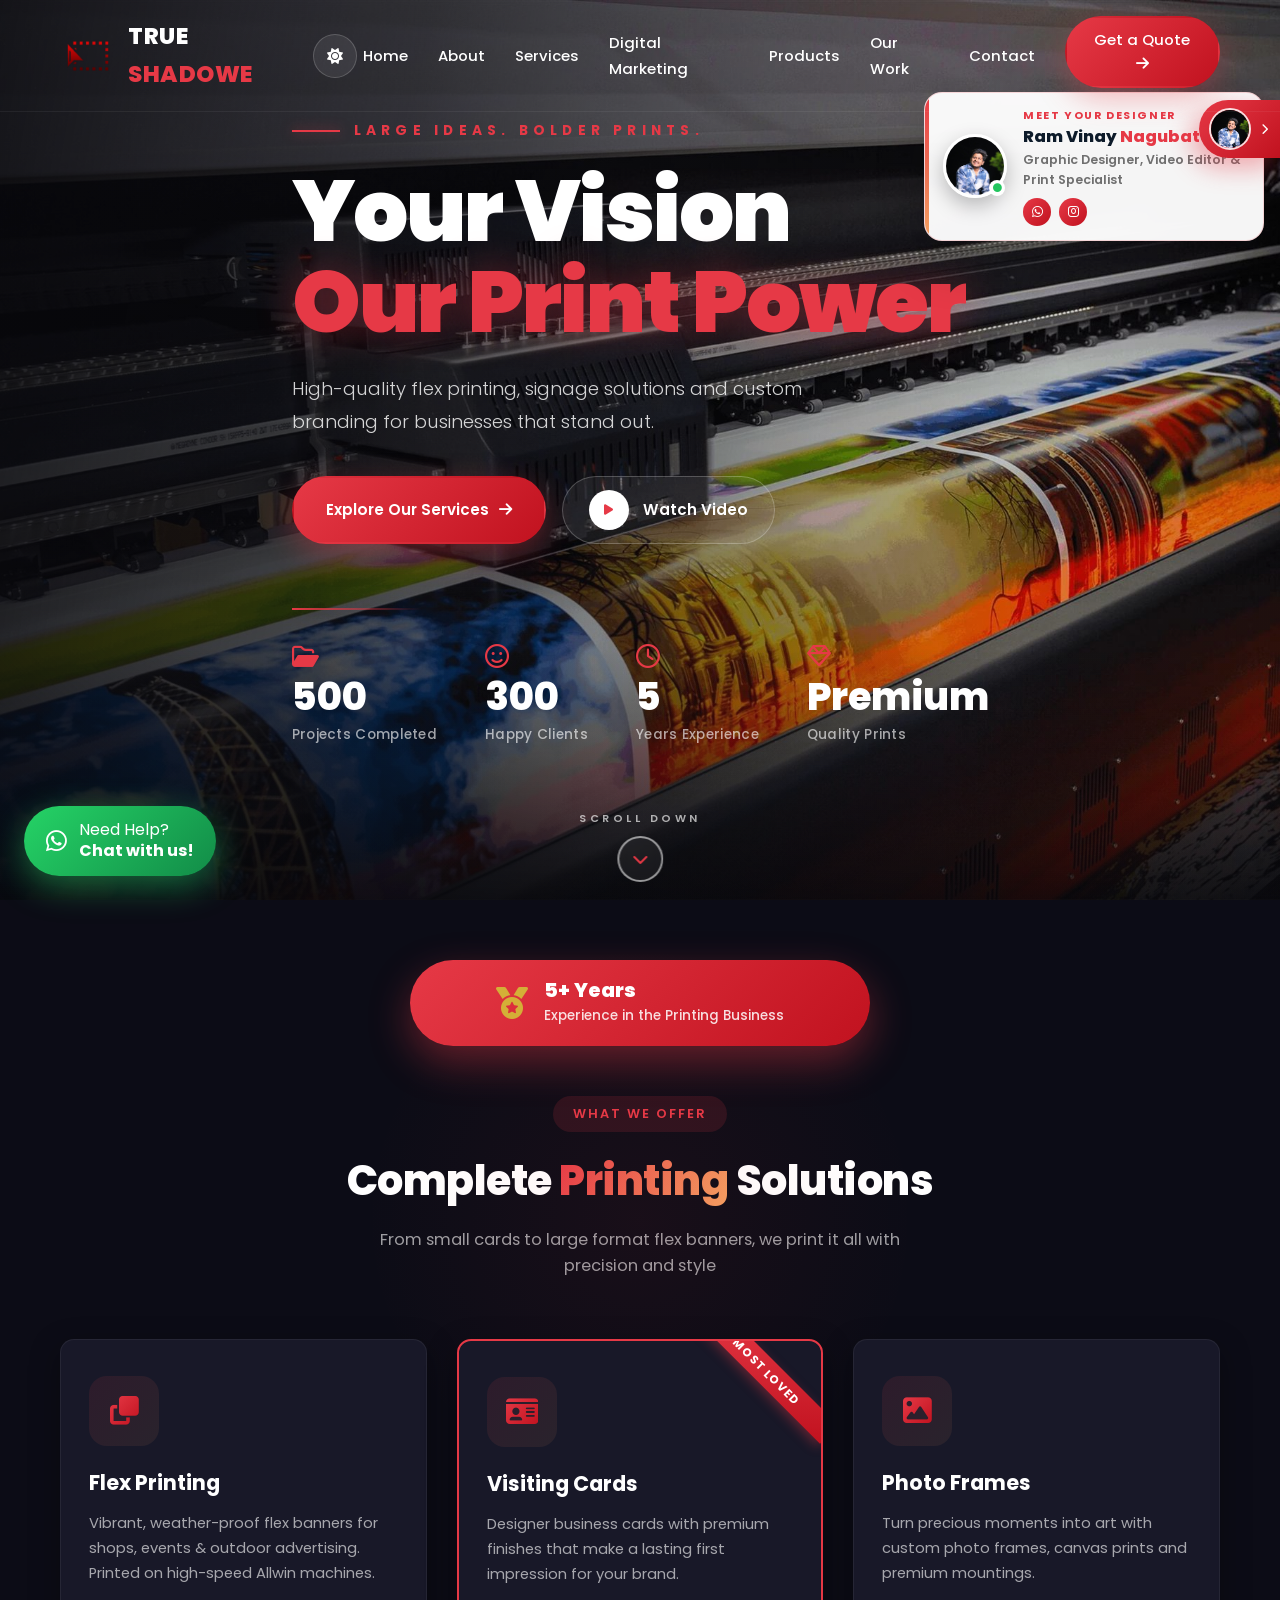
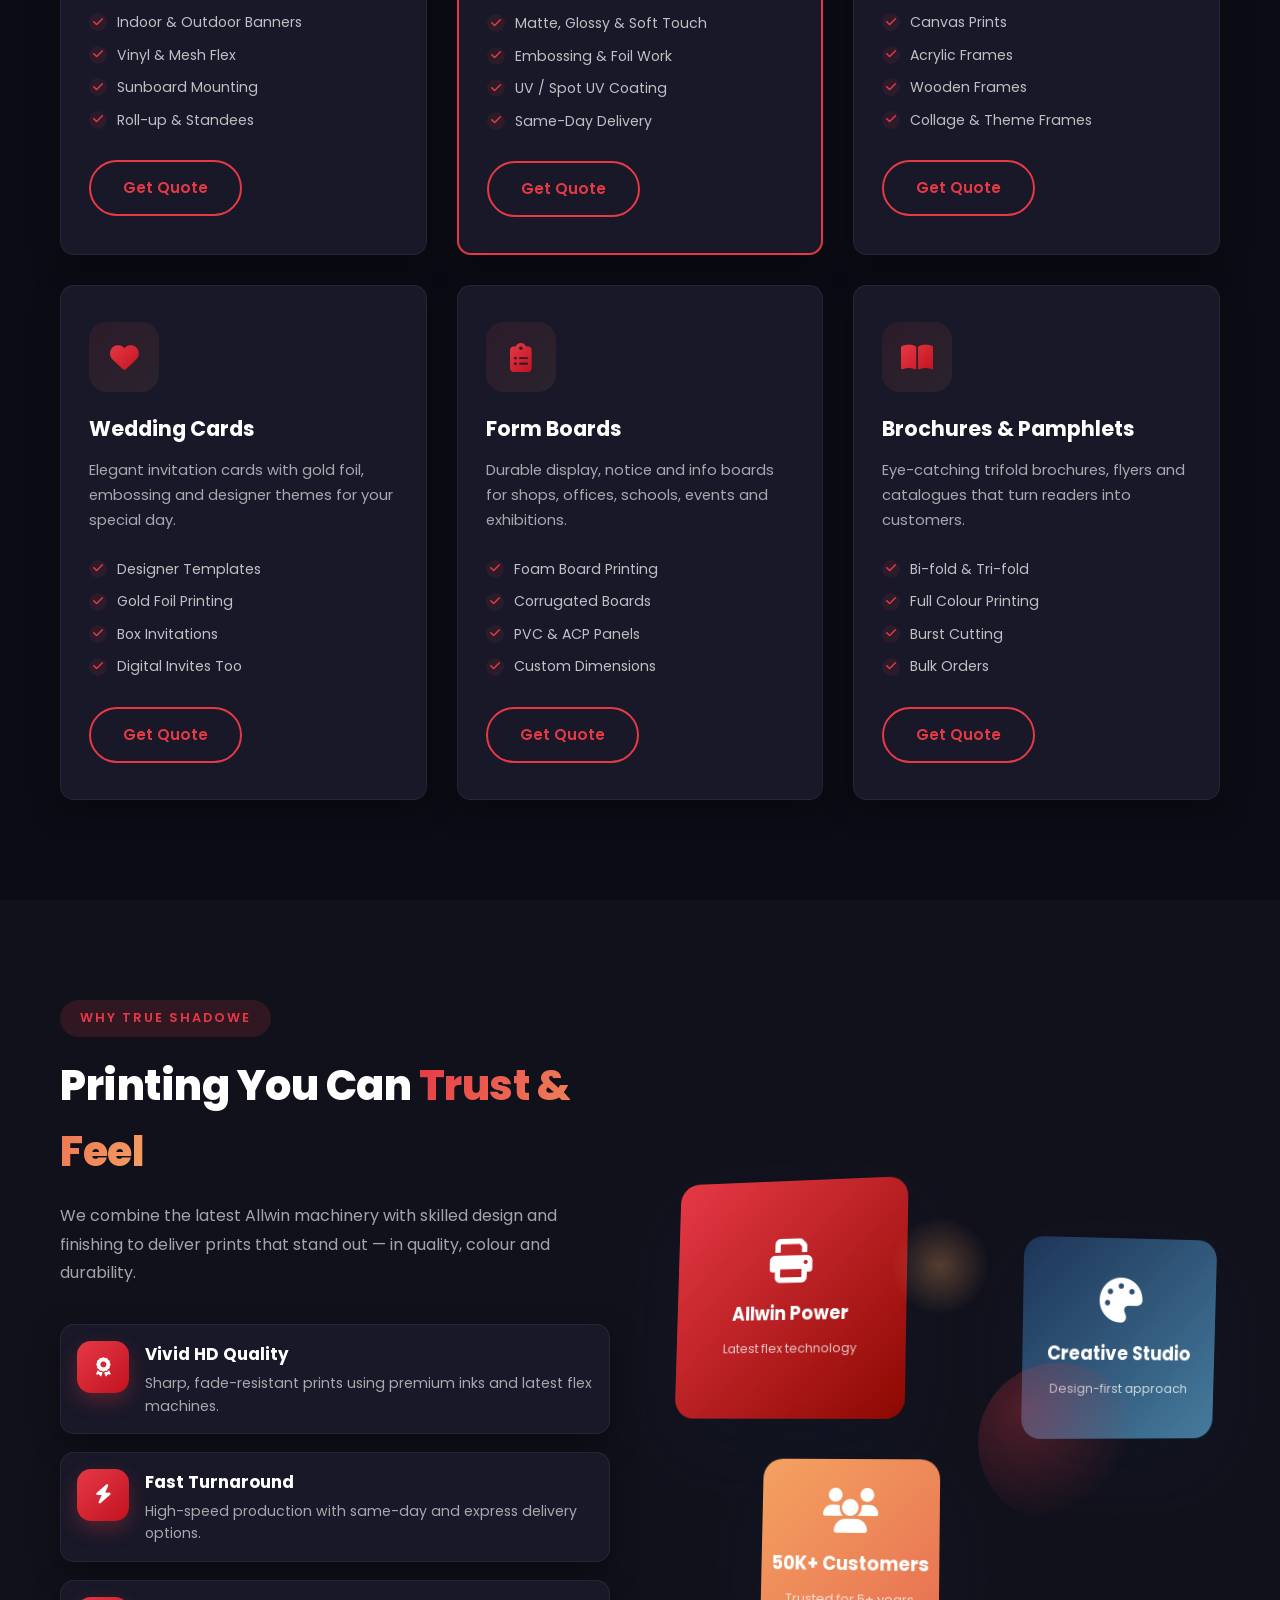
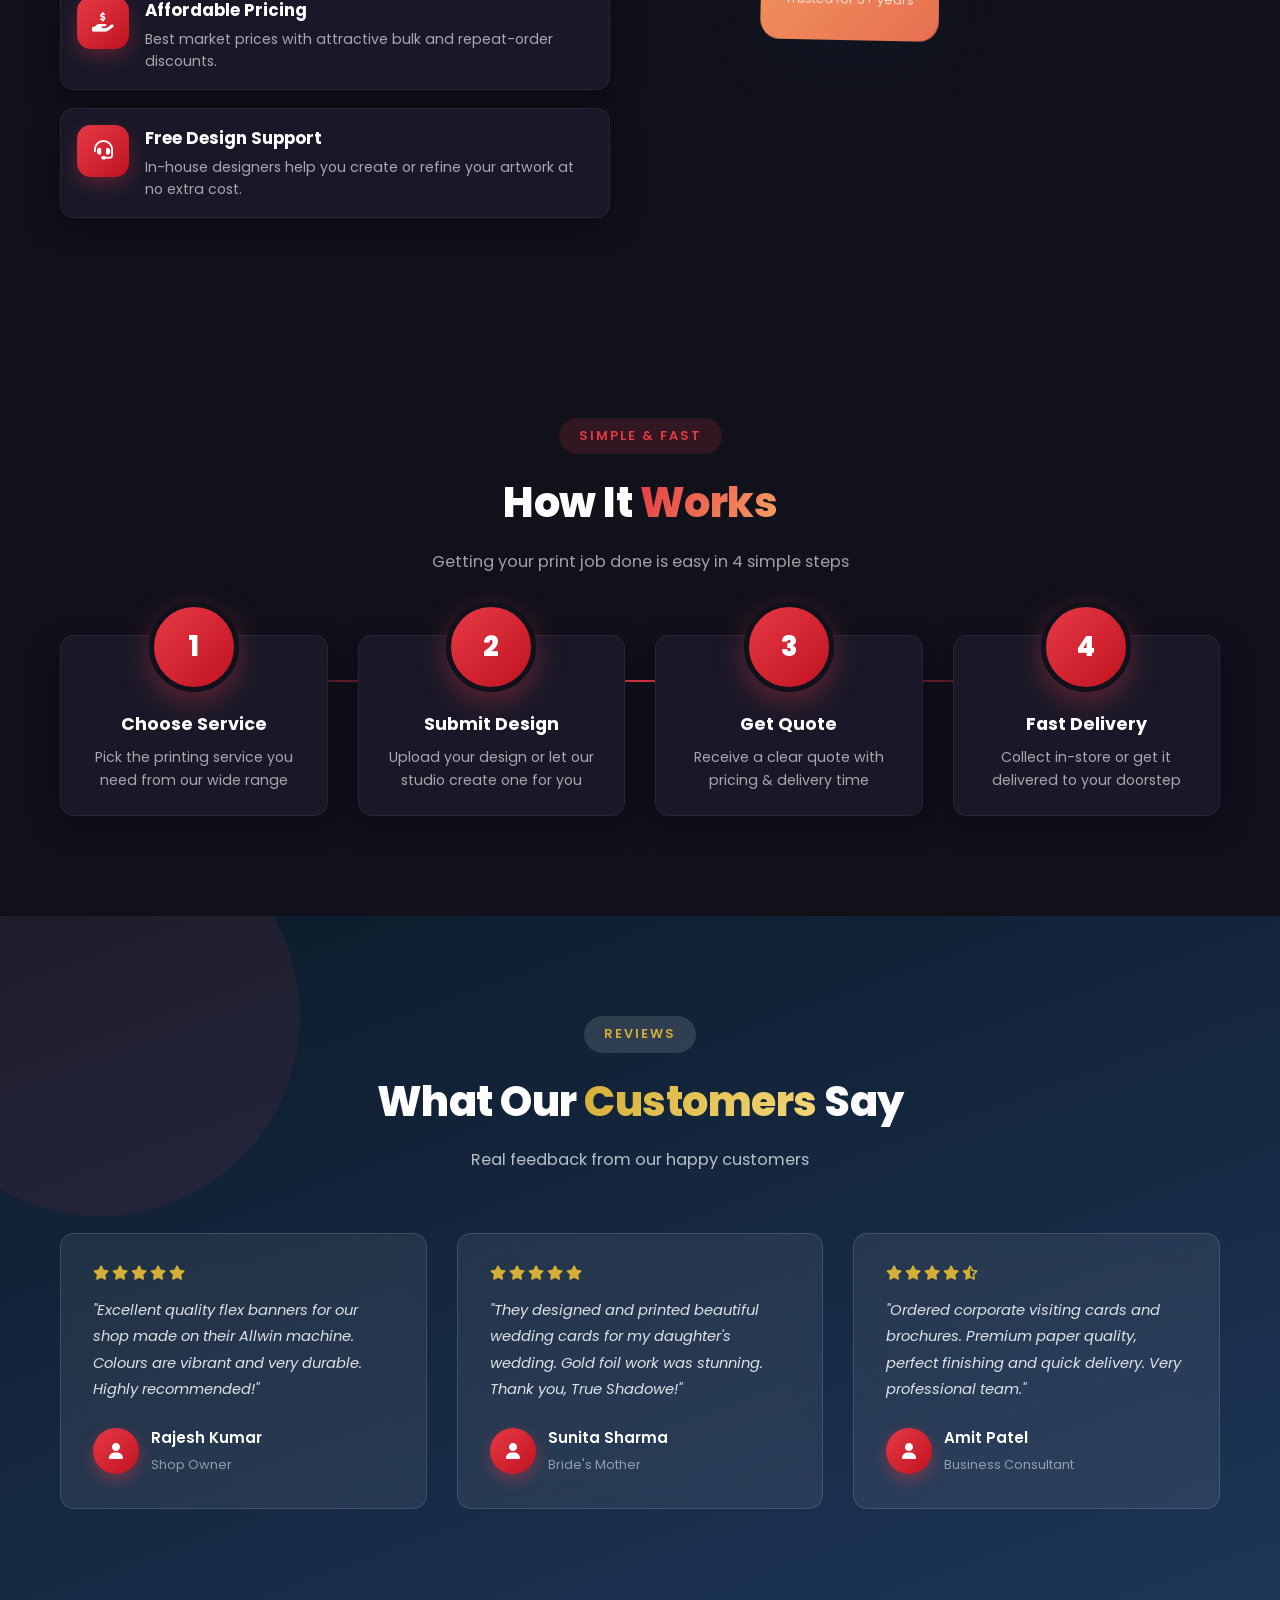
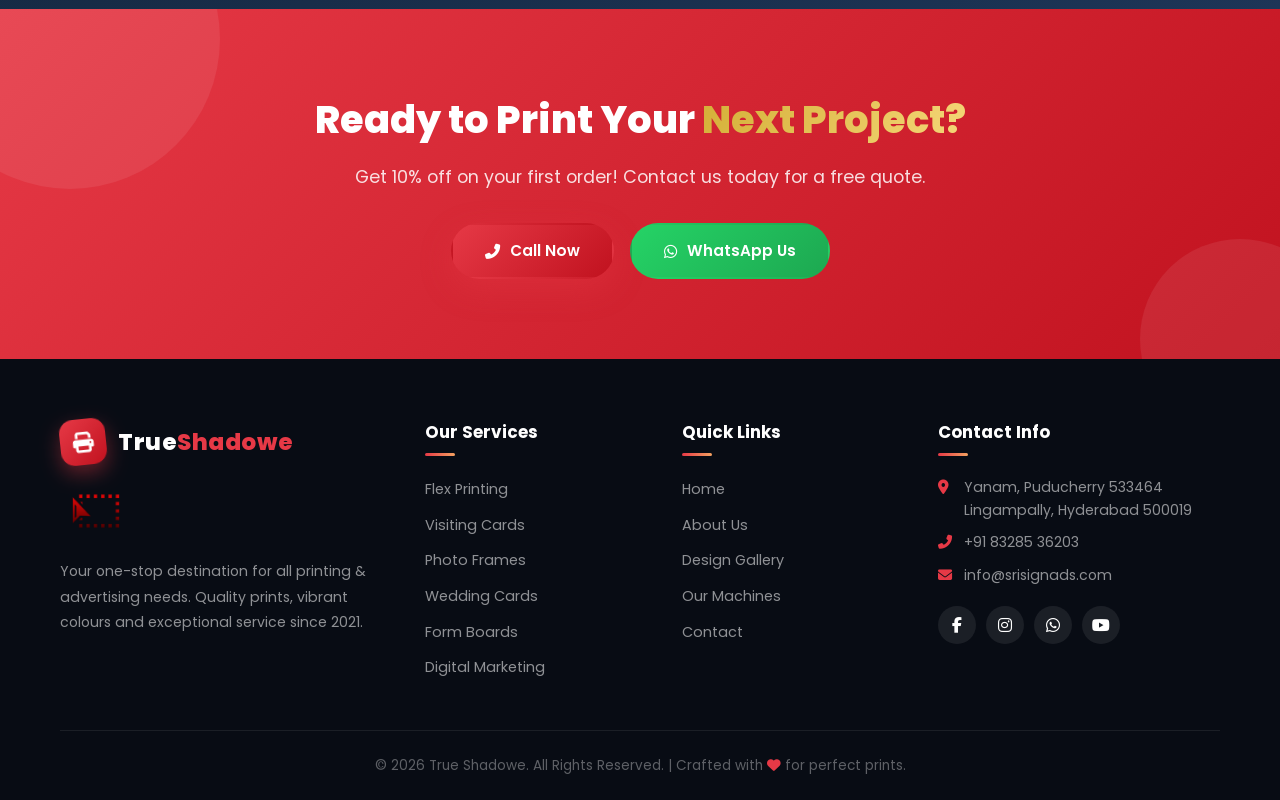
==== commit e94b654f: "Rebrand site name to TRUE SHADOWE" ====
--- a/index.html
+++ b/index.html
@@ -3,7 +3,7 @@
 <head>
     <meta charset="UTF-8">
     <meta name="viewport" content="width=device-width, initial-scale=1.0">
-    <title>SRI SIGN ADS - Ads &amp; Printing Solutions</title>
+    <title>TRUE SHADOWE - Ads &amp; Printing Solutions</title>
     <link rel="stylesheet" href="style.css">
     <link rel="preconnect" href="https://fonts.googleapis.com">
     <link rel="preconnect" href="https://fonts.gstatic.com" crossorigin>
@@ -17,8 +17,8 @@
     <nav class="navbar" id="navbar">
         <div class="container nav-container">
             <a href="index.html" class="logo">
-                <img src="images/logo-new.png" alt="SRI SIGN ADS Logo" class="logo-img">
-                <span class="logo-text">SRI<span> SIGN</span> ADS</span>
+                <img src="images/logo-new.png" alt="TRUE SHADOWE Logo" class="logo-img">
+                <span class="logo-text">TRUE<span> SHADOWE</span></span>
             </a>
             <button class="theme-toggle" id="themeToggle" aria-label="Toggle light or dark theme">
                 <i class="fas fa-sun"></i>
@@ -219,7 +219,7 @@
         <div class="container">
             <div class="why-us-grid">
                 <div class="why-us-content">
-                    <span class="section-tag">Why SriSign Ads</span>
+                    <span class="section-tag">Why True Shadowe</span>
                     <h2>Printing You Can <span class="grad-text">Trust &amp; Feel</span></h2>
                     <p class="why-us-desc">We combine the latest Allwin machinery with skilled design and finishing to deliver prints that stand out — in quality, colour and durability.</p>
                     <div class="features-list">
@@ -335,7 +335,7 @@
                     <div class="stars">
                         <i class="fas fa-star"></i><i class="fas fa-star"></i><i class="fas fa-star"></i><i class="fas fa-star"></i><i class="fas fa-star"></i>
                     </div>
-                    <p>"They designed and printed beautiful wedding cards for my daughter's wedding. Gold foil work was stunning. Thank you, SriSign Adss!"</p>
+                    <p>"They designed and printed beautiful wedding cards for my daughter's wedding. Gold foil work was stunning. Thank you, True Shadowe!"</p>
                     <div class="testimonial-author">
                         <div class="author-avatar"><i class="fas fa-user"></i></div>
                         <div>
@@ -381,9 +381,9 @@
                     <a href="index.html" class="logo footer-logo">
                         <div class="footer-logo-head">
                             <div class="logo-badge"><i class="fas fa-print"></i></div>
-                            <span class="logo-text">Sri<span>Sign</span> Ads</span>
-                        </div>
-                        <img src="images/logo-new.png" alt="SriSign Ads Logo" class="footer-logo-png">
+                            <span class="logo-text">True<span>Shadowe</span></span>
+                        </div>
+                        <img src="images/logo-new.png" alt="True Shadowe Logo" class="footer-logo-png">
                     </a>
                     <p>Your one-stop destination for all printing &amp; advertising needs. Quality prints, vibrant colours and exceptional service since 2021.</p>
                 </div>
@@ -424,7 +424,7 @@
                 </div>
             </div>
             <div class="footer-bottom">
-                <p>&copy; 2026 SriSign Ads. All Rights Reserved. | Crafted with <i class="fas fa-heart"></i> for perfect prints.</p>
+                <p>&copy; 2026 True Shadowe. All Rights Reserved. | Crafted with <i class="fas fa-heart"></i> for perfect prints.</p>
             </div>
         </div>
     </footer>
@@ -435,7 +435,7 @@
     </a>
 
     <!-- Floating WhatsApp -->
-    <a href="https://wa.me/918328536203?text=Hi%20SriSign%20Ads%2C%20I%20need%20a%20quote" class="whatsapp-float" target="_blank" aria-label="Chat on WhatsApp">
+    <a href="https://wa.me/918328536203?text=Hi%20True%20Shadowe%2C%20I%20need%20a%20quote" class="whatsapp-float" target="_blank" aria-label="Chat on WhatsApp">
         <div class="whatsapp-float-icon"><i class="fab fa-whatsapp"></i></div>
         <span class="whatsapp-float-text">Need Help?<strong>Chat with us!</strong></span>
     </a>
--- a/style.css
+++ b/style.css
@@ -1291,6 +1291,51 @@
     font-weight: 700;
     letter-spacing: 1px;
     text-transform: uppercase;
+}
+
+.sample-icon {
+    position: relative;
+    aspect-ratio: 4 / 3;
+    display: flex;
+    align-items: center;
+    justify-content: center;
+    overflow: hidden;
+    background: linear-gradient(135deg, rgba(230, 57, 70, 0.12), rgba(244, 162, 97, 0.1));
+    transition: var(--transition);
+}
+
+.sample-icon-img {
+    position: absolute;
+    inset: 0;
+    width: 100%;
+    height: 100%;
+    object-fit: cover;
+    transition: transform 0.5s ease;
+}
+
+.sample-item:hover .sample-icon-img {
+    transform: scale(1.08);
+}
+
+.sample-icon-fa {
+    position: relative;
+    z-index: 2;
+    width: 64px;
+    height: 64px;
+    display: flex;
+    align-items: center;
+    justify-content: center;
+    font-size: 1.6rem;
+    color: var(--white);
+    background: linear-gradient(135deg, var(--primary), var(--primary-dark));
+    border-radius: 50%;
+    border: 3px solid rgba(255, 255, 255, 0.9);
+    box-shadow: 0 10px 25px rgba(0, 0, 0, 0.35);
+    transition: var(--transition);
+}
+
+.sample-item:hover .sample-icon-fa {
+    transform: scale(1.12) rotate(-6deg);
 }
 
 @media (max-width: 992px) {
@@ -2962,4 +3007,350 @@
     }
     html[data-theme="light"] .nav-links a { color: var(--dark) !important; }
     html[data-theme="light"] .nav-links a:hover { color: var(--primary) !important; }
-}+}
+
+/* ==========================================================
+   DIGITAL MARKETING EXPERIENCE SECTION
+   ========================================================== */
+.dm-experience {
+    padding: 100px 0;
+    background: #0c0c16;
+    border-top: 1px solid rgba(255, 255, 255, 0.06);
+    position: relative;
+    overflow: hidden;
+}
+
+.dm-experience::before {
+    content: '';
+    position: absolute;
+    width: 520px;
+    height: 520px;
+    border-radius: 50%;
+    background: radial-gradient(circle, rgba(230, 57, 70, 0.07), transparent 70%);
+    top: -160px;
+    right: -140px;
+    pointer-events: none;
+}
+
+.dm-exp-grid {
+    display: grid;
+    grid-template-columns: 1.05fr 1fr;
+    gap: 60px;
+    align-items: center;
+    position: relative;
+    z-index: 2;
+}
+
+.dm-exp-media { position: relative; padding: 0 10px 30px 0; }
+
+.dm-exp-img-main {
+    width: 100%;
+    aspect-ratio: 4 / 3;
+    object-fit: cover;
+    border-radius: var(--radius);
+    box-shadow: var(--shadow-lg);
+    border: 1px solid rgba(255, 255, 255, 0.1);
+}
+
+.dm-exp-img-card {
+    position: absolute;
+    right: -14px;
+    bottom: -6px;
+    width: 45%;
+    aspect-ratio: 4 / 3;
+    object-fit: cover;
+    border-radius: var(--radius);
+    border: 5px solid #0c0c16;
+    box-shadow: var(--shadow-lg);
+}
+
+.dm-exp-badge {
+    position: absolute;
+    top: -22px;
+    left: 18px;
+    background: linear-gradient(135deg, var(--primary), var(--primary-dark));
+    color: var(--white);
+    border-radius: 18px;
+    padding: 14px 18px;
+    text-align: center;
+    box-shadow: 0 14px 34px rgba(230, 57, 70, 0.5);
+    z-index: 3;
+    transform: rotate(-3deg);
+}
+
+.dm-exp-badge strong {
+    display: block;
+    font-size: 1.55rem;
+    font-weight: 900;
+    line-height: 1;
+}
+
+.dm-exp-badge span {
+    font-size: 0.62rem;
+    text-transform: uppercase;
+    letter-spacing: 1.5px;
+    opacity: 0.9;
+}
+
+.dm-exp-content .section-tag { margin-bottom: 14px; }
+
+.dm-exp-content h2 {
+    font-size: 2.4rem;
+    font-weight: 800;
+    color: var(--white);
+    line-height: 1.18;
+    margin-bottom: 16px;
+    letter-spacing: -0.5px;
+}
+
+.dm-exp-content > p {
+    color: rgba(255, 255, 255, 0.68);
+    font-size: 0.98rem;
+    line-height: 1.8;
+    margin-bottom: 22px;
+}
+
+.dm-exp-list {
+    display: flex;
+    flex-direction: column;
+    gap: 12px;
+    margin-bottom: 30px;
+}
+
+.dm-exp-list li {
+    display: flex;
+    gap: 10px;
+    color: rgba(255, 255, 255, 0.85);
+    font-size: 0.94rem;
+    align-items: flex-start;
+}
+
+.dm-exp-list li i {
+    color: var(--accent);
+    margin-top: 4px;
+    font-size: 0.8rem;
+}
+
+.dm-exp-stats {
+    display: grid;
+    grid-template-columns: repeat(3, 1fr);
+    gap: 14px;
+    padding: 22px;
+    background: rgba(255, 255, 255, 0.05);
+    border: 1px solid rgba(255, 255, 255, 0.1);
+    border-radius: var(--radius);
+}
+
+.dm-exp-stat { text-align: center; }
+
+.dm-exp-stat h3 {
+    font-size: 1.8rem;
+    font-weight: 900;
+    color: var(--primary);
+    line-height: 1;
+}
+
+.dm-exp-stat p {
+    font-size: 0.7rem;
+    color: rgba(255, 255, 255, 0.55);
+    text-transform: uppercase;
+    letter-spacing: 1px;
+    margin-top: 6px;
+}
+
+@media (max-width: 992px) {
+    .dm-exp-grid { grid-template-columns: 1fr; gap: 64px; }
+    .dm-exp-img-card { right: 0; }
+}
+
+@media (max-width: 480px) {
+    .dm-exp-content h2 { font-size: 1.8rem; }
+    .dm-exp-stats { grid-template-columns: 1fr; }
+    .dm-exp-badge { top: -18px; left: 12px; padding: 10px 14px; transform: none; }
+    .dm-exp-img-card { position: static; margin-top: 18px; width: 100%; border: none; }
+    .dm-exp-media { padding: 0; }
+}
+
+/* Light theme overrides */
+html[data-theme="light"] .dm-experience { background: #ffffff; border-top-color: rgba(0, 0, 0, 0.06); }
+html[data-theme="light"] .dm-exp-content h2 { color: var(--dark); }
+html[data-theme="light"] .dm-exp-content > p,
+html[data-theme="light"] .dm-exp-stat p { color: var(--gray); }
+html[data-theme="light"] .dm-exp-list li { color: #444; }
+html[data-theme="light"] .dm-exp-stats { background: #f5f7fb; border-color: rgba(0, 0, 0, 0.08); }
+html[data-theme="light"] .dm-exp-img-main { border-color: rgba(0, 0, 0, 0.08); }
+html[data-theme="light"] .dm-exp-img-card { border-color: #ffffff; }
+
+/* ==========================================================
+   WHO WE ARE SECTION (digital marketing)
+   ========================================================== */
+.dm-about {
+    padding: 100px 0;
+    background: #11111c;
+    border-top: 1px solid rgba(255, 255, 255, 0.06);
+    position: relative;
+    overflow: hidden;
+}
+
+.dm-about::after {
+    content: '';
+    position: absolute;
+    width: 480px;
+    height: 480px;
+    border-radius: 50%;
+    background: radial-gradient(circle, rgba(212, 175, 55, 0.06), transparent 70%);
+    bottom: -180px;
+    left: -140px;
+    pointer-events: none;
+}
+
+.dm-about-grid {
+    display: grid;
+    grid-template-columns: 1.1fr 1fr;
+    gap: 56px;
+    align-items: center;
+    position: relative;
+    z-index: 2;
+}
+
+.dm-about-text .section-tag { margin-bottom: 14px; }
+
+.dm-about-text h2 {
+    font-size: 2.4rem;
+    font-weight: 800;
+    color: var(--white);
+    line-height: 1.18;
+    margin-bottom: 16px;
+    letter-spacing: -0.5px;
+}
+
+.dm-about-text > p {
+    color: rgba(255, 255, 255, 0.68);
+    font-size: 1rem;
+    line-height: 1.8;
+    margin-bottom: 30px;
+    max-width: 520px;
+}
+
+.dm-about-benefits {
+    display: flex;
+    flex-direction: column;
+    gap: 14px;
+}
+
+.dm-about-benefit {
+    display: flex;
+    gap: 16px;
+    align-items: center;
+    padding: 20px;
+    background: rgba(255, 255, 255, 0.05);
+    border: 1px solid rgba(255, 255, 255, 0.1);
+    border-radius: 14px;
+    transition: var(--transition);
+}
+
+.dm-about-benefit:hover {
+    background: rgba(255, 255, 255, 0.09);
+    border-color: rgba(230, 57, 70, 0.4);
+    transform: translateX(6px);
+}
+
+.dm-about-benefit-icon {
+    width: 54px;
+    height: 54px;
+    min-width: 54px;
+    background: linear-gradient(135deg, rgba(230, 57, 70, 0.2), rgba(244, 162, 97, 0.15));
+    border: 1px solid rgba(255, 255, 255, 0.14);
+    border-radius: 14px;
+    display: flex;
+    align-items: center;
+    justify-content: center;
+    font-size: 1.3rem;
+    color: var(--accent);
+}
+
+.dm-about-benefit h4 {
+    color: var(--white);
+    font-size: 1.02rem;
+    font-weight: 700;
+    margin-bottom: 3px;
+}
+
+.dm-about-benefit p {
+    color: rgba(255, 255, 255, 0.6);
+    font-size: 0.85rem;
+    line-height: 1.6;
+}
+
+.dm-about-side {
+    background: rgba(255, 255, 255, 0.05);
+    border: 1px solid rgba(255, 255, 255, 0.1);
+    border-radius: var(--radius);
+    padding: 34px;
+    backdrop-filter: blur(12px);
+}
+
+.dm-about-side h3 {
+    color: var(--white);
+    font-size: 1.4rem;
+    font-weight: 800;
+    margin-bottom: 18px;
+    display: flex;
+    align-items: center;
+    gap: 10px;
+}
+
+.dm-about-side h3 i { color: var(--primary); }
+
+.dm-about-services {
+    display: flex;
+    flex-direction: column;
+    gap: 10px;
+    margin-bottom: 26px;
+}
+
+.dm-about-services li {
+    display: flex;
+    align-items: center;
+    gap: 12px;
+    color: rgba(255, 255, 255, 0.88);
+    font-size: 0.95rem;
+    font-weight: 500;
+    padding: 14px 16px;
+    background: rgba(255, 255, 255, 0.06);
+    border: 1px solid rgba(255, 255, 255, 0.08);
+    border-radius: 12px;
+    transition: var(--transition);
+}
+
+.dm-about-services li:hover {
+    background: rgba(230, 57, 70, 0.15);
+    border-color: rgba(230, 57, 70, 0.3);
+    transform: translateX(4px);
+}
+
+.dm-about-services li i { color: var(--gold); font-size: 0.75rem; }
+
+@media (max-width: 992px) {
+    .dm-about-grid { grid-template-columns: 1fr; gap: 40px; }
+}
+
+@media (max-width: 480px) {
+    .dm-about-text h2 { font-size: 1.8rem; }
+    .dm-about-side { padding: 24px; }
+}
+
+/* Light theme overrides */
+html[data-theme="light"] .dm-about { background: #ffffff; border-top-color: rgba(0, 0, 0, 0.06); }
+html[data-theme="light"] .dm-about-text h2,
+html[data-theme="light"] .dm-about-side h3,
+html[data-theme="light"] .dm-about-benefit h4 { color: var(--dark); }
+html[data-theme="light"] .dm-about-text > p,
+html[data-theme="light"] .dm-about-benefit p { color: var(--gray); }
+html[data-theme="light"] .dm-about-benefit,
+html[data-theme="light"] .dm-about-services li { background: #ffffff; border-color: rgba(0, 0, 0, 0.08); }
+html[data-theme="light"] .dm-about-benefit:hover { background: #f5f7fb; }
+html[data-theme="light"] .dm-about-services li { color: #333; }
+html[data-theme="light"] .dm-about-services li:hover { background: rgba(230, 57, 70, 0.08); }
+html[data-theme="light"] .dm-about-side { background: #f5f7fb; }
+html[data-theme="light"] .dm-about-benefit-icon { border-color: rgba(0, 0, 0, 0.1); }
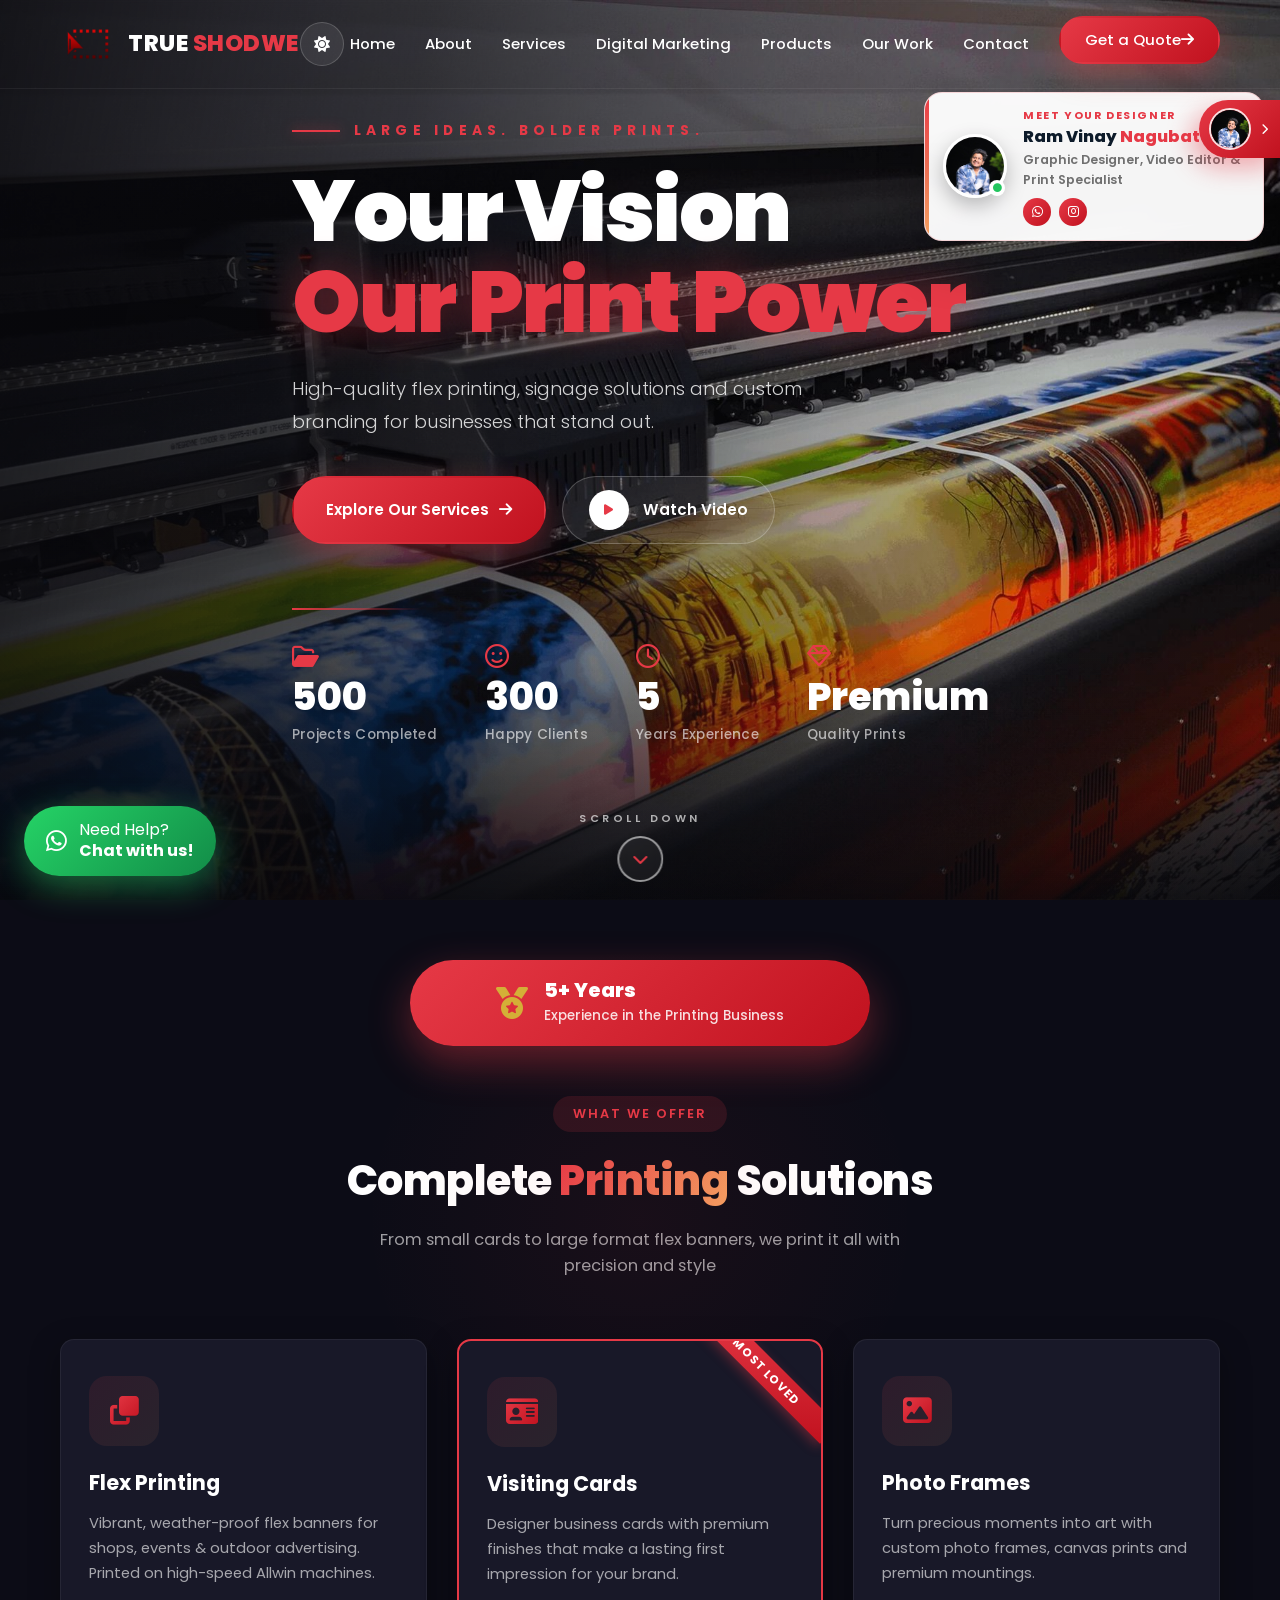
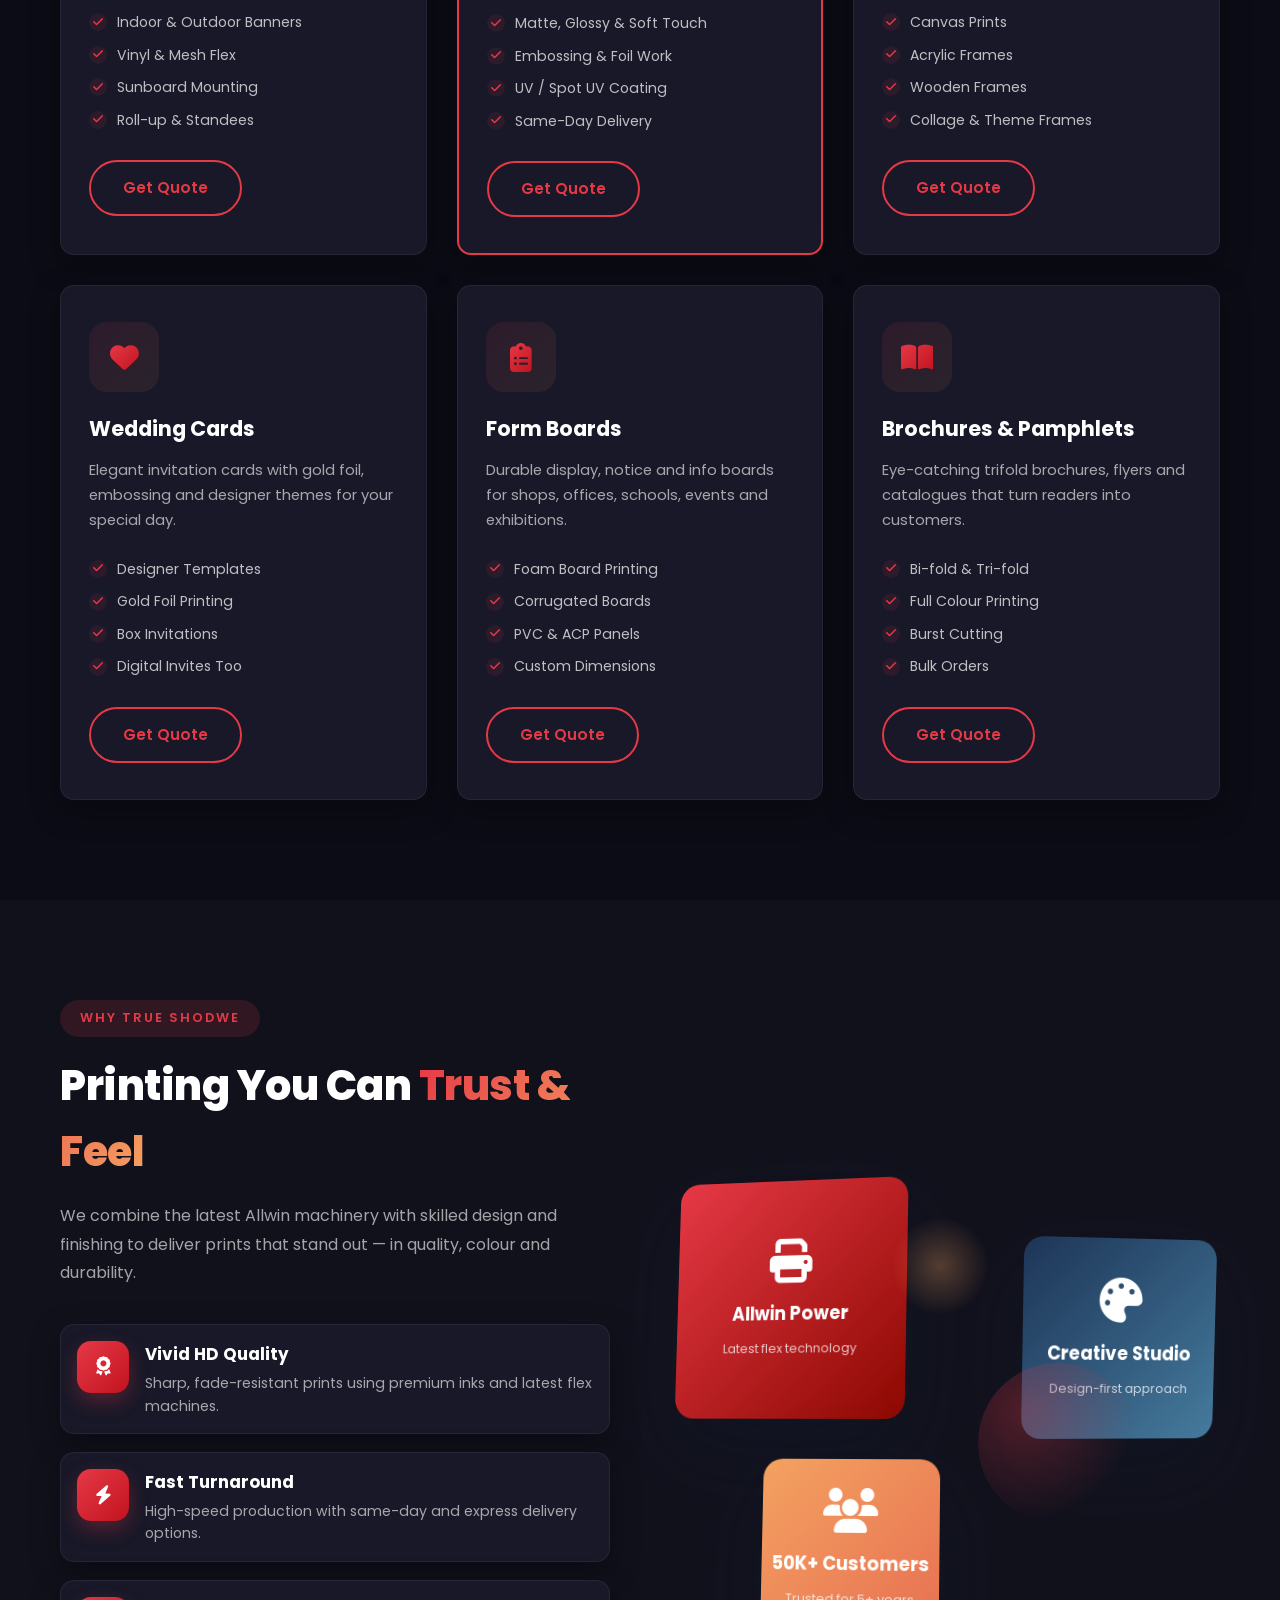
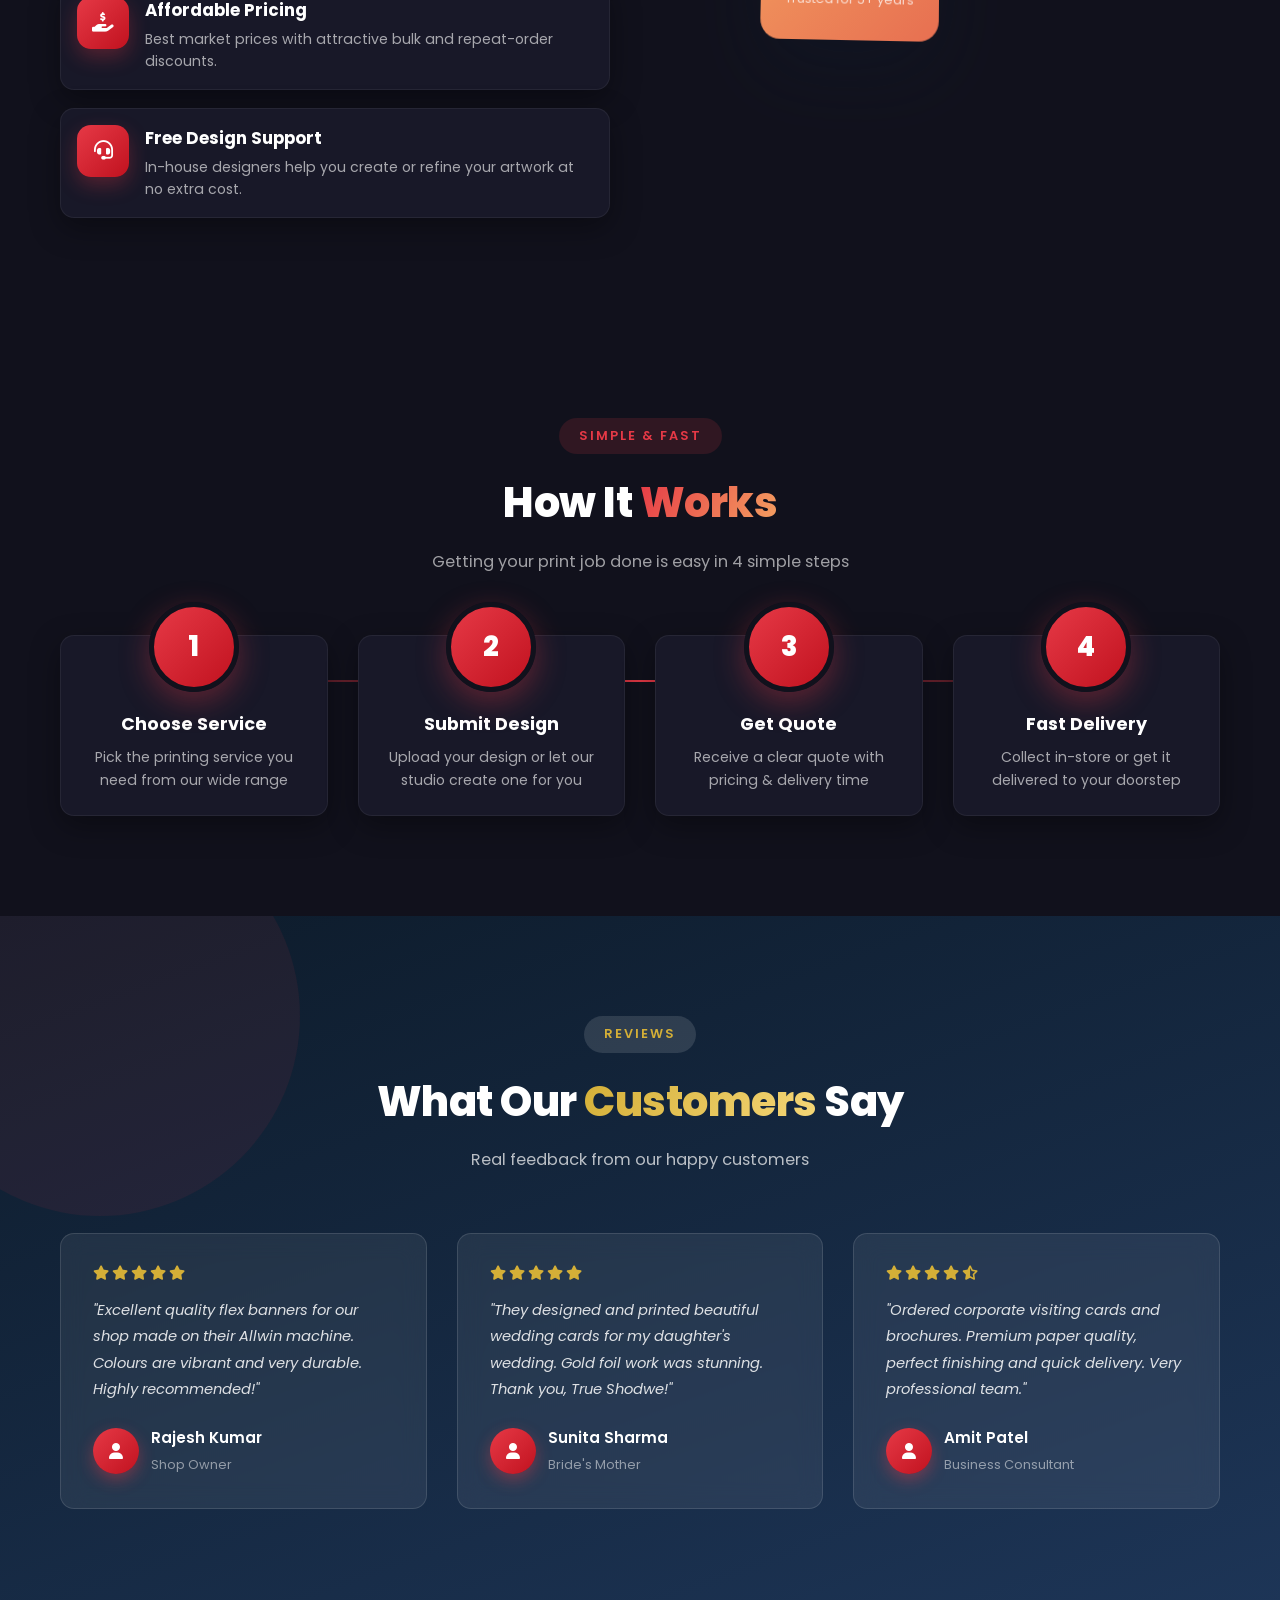
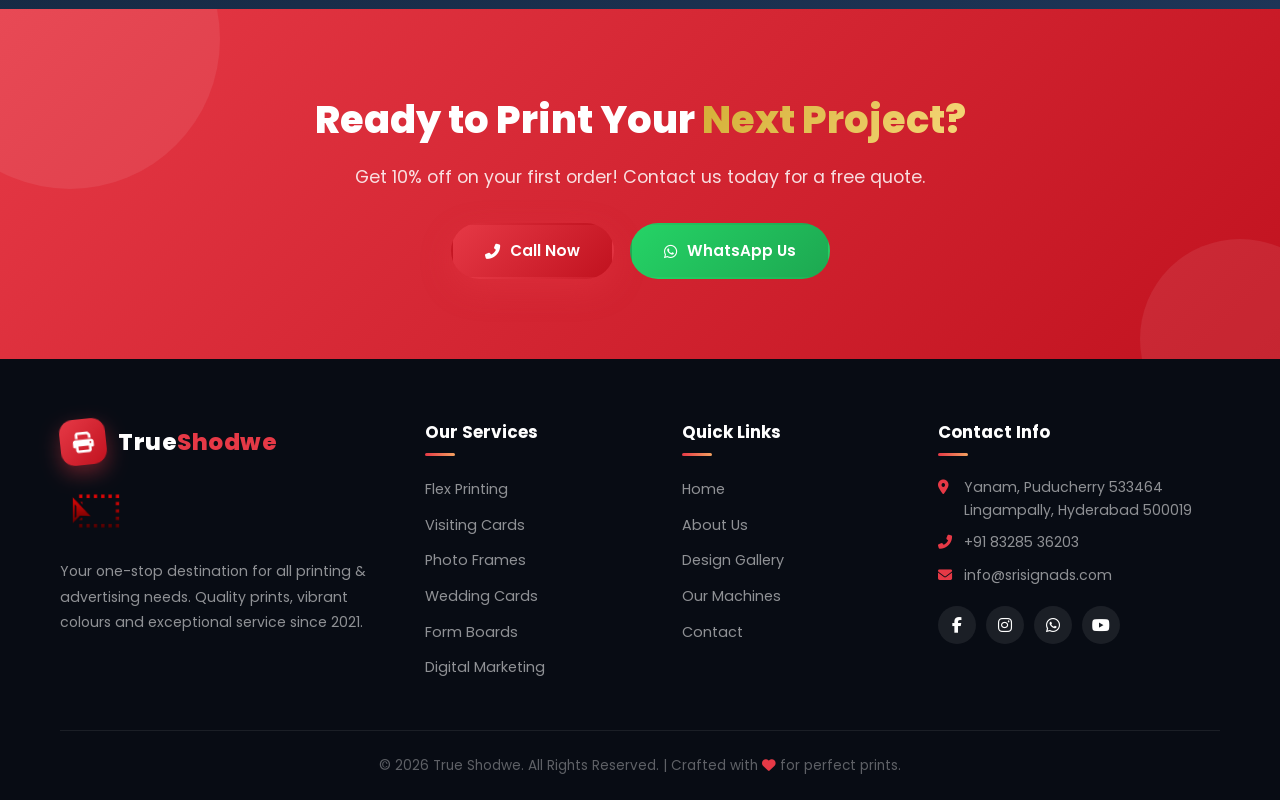
==== commit 2da6c1a5: "Correct brand name spelling to TRUE SHODWE" ====
--- a/index.html
+++ b/index.html
@@ -3,7 +3,7 @@
 <head>
     <meta charset="UTF-8">
     <meta name="viewport" content="width=device-width, initial-scale=1.0">
-    <title>TRUE SHADOWE - Ads &amp; Printing Solutions</title>
+    <title>TRUE SHODWE - Ads &amp; Printing Solutions</title>
     <link rel="stylesheet" href="style.css">
     <link rel="preconnect" href="https://fonts.googleapis.com">
     <link rel="preconnect" href="https://fonts.gstatic.com" crossorigin>
@@ -17,8 +17,8 @@
     <nav class="navbar" id="navbar">
         <div class="container nav-container">
             <a href="index.html" class="logo">
-                <img src="images/logo-new.png" alt="TRUE SHADOWE Logo" class="logo-img">
-                <span class="logo-text">TRUE<span> SHADOWE</span></span>
+                <img src="images/logo-new.png" alt="TRUE SHODWE Logo" class="logo-img">
+                <span class="logo-text">TRUE<span> SHODWE</span></span>
             </a>
             <button class="theme-toggle" id="themeToggle" aria-label="Toggle light or dark theme">
                 <i class="fas fa-sun"></i>
@@ -219,7 +219,7 @@
         <div class="container">
             <div class="why-us-grid">
                 <div class="why-us-content">
-                    <span class="section-tag">Why True Shadowe</span>
+                    <span class="section-tag">Why True Shodwe</span>
                     <h2>Printing You Can <span class="grad-text">Trust &amp; Feel</span></h2>
                     <p class="why-us-desc">We combine the latest Allwin machinery with skilled design and finishing to deliver prints that stand out — in quality, colour and durability.</p>
                     <div class="features-list">
@@ -335,7 +335,7 @@
                     <div class="stars">
                         <i class="fas fa-star"></i><i class="fas fa-star"></i><i class="fas fa-star"></i><i class="fas fa-star"></i><i class="fas fa-star"></i>
                     </div>
-                    <p>"They designed and printed beautiful wedding cards for my daughter's wedding. Gold foil work was stunning. Thank you, True Shadowe!"</p>
+                    <p>"They designed and printed beautiful wedding cards for my daughter's wedding. Gold foil work was stunning. Thank you, True Shodwe!"</p>
                     <div class="testimonial-author">
                         <div class="author-avatar"><i class="fas fa-user"></i></div>
                         <div>
@@ -381,9 +381,9 @@
                     <a href="index.html" class="logo footer-logo">
                         <div class="footer-logo-head">
                             <div class="logo-badge"><i class="fas fa-print"></i></div>
-                            <span class="logo-text">True<span>Shadowe</span></span>
-                        </div>
-                        <img src="images/logo-new.png" alt="True Shadowe Logo" class="footer-logo-png">
+                            <span class="logo-text">True<span>Shodwe</span></span>
+                        </div>
+                        <img src="images/logo-new.png" alt="True Shodwe Logo" class="footer-logo-png">
                     </a>
                     <p>Your one-stop destination for all printing &amp; advertising needs. Quality prints, vibrant colours and exceptional service since 2021.</p>
                 </div>
@@ -424,7 +424,7 @@
                 </div>
             </div>
             <div class="footer-bottom">
-                <p>&copy; 2026 True Shadowe. All Rights Reserved. | Crafted with <i class="fas fa-heart"></i> for perfect prints.</p>
+                <p>&copy; 2026 True Shodwe. All Rights Reserved. | Crafted with <i class="fas fa-heart"></i> for perfect prints.</p>
             </div>
         </div>
     </footer>
@@ -435,7 +435,7 @@
     </a>
 
     <!-- Floating WhatsApp -->
-    <a href="https://wa.me/918328536203?text=Hi%20True%20Shadowe%2C%20I%20need%20a%20quote" class="whatsapp-float" target="_blank" aria-label="Chat on WhatsApp">
+    <a href="https://wa.me/918328536203?text=Hi%20True%20Shodwe%2C%20I%20need%20a%20quote" class="whatsapp-float" target="_blank" aria-label="Chat on WhatsApp">
         <div class="whatsapp-float-icon"><i class="fab fa-whatsapp"></i></div>
         <span class="whatsapp-float-text">Need Help?<strong>Chat with us!</strong></span>
     </a>
